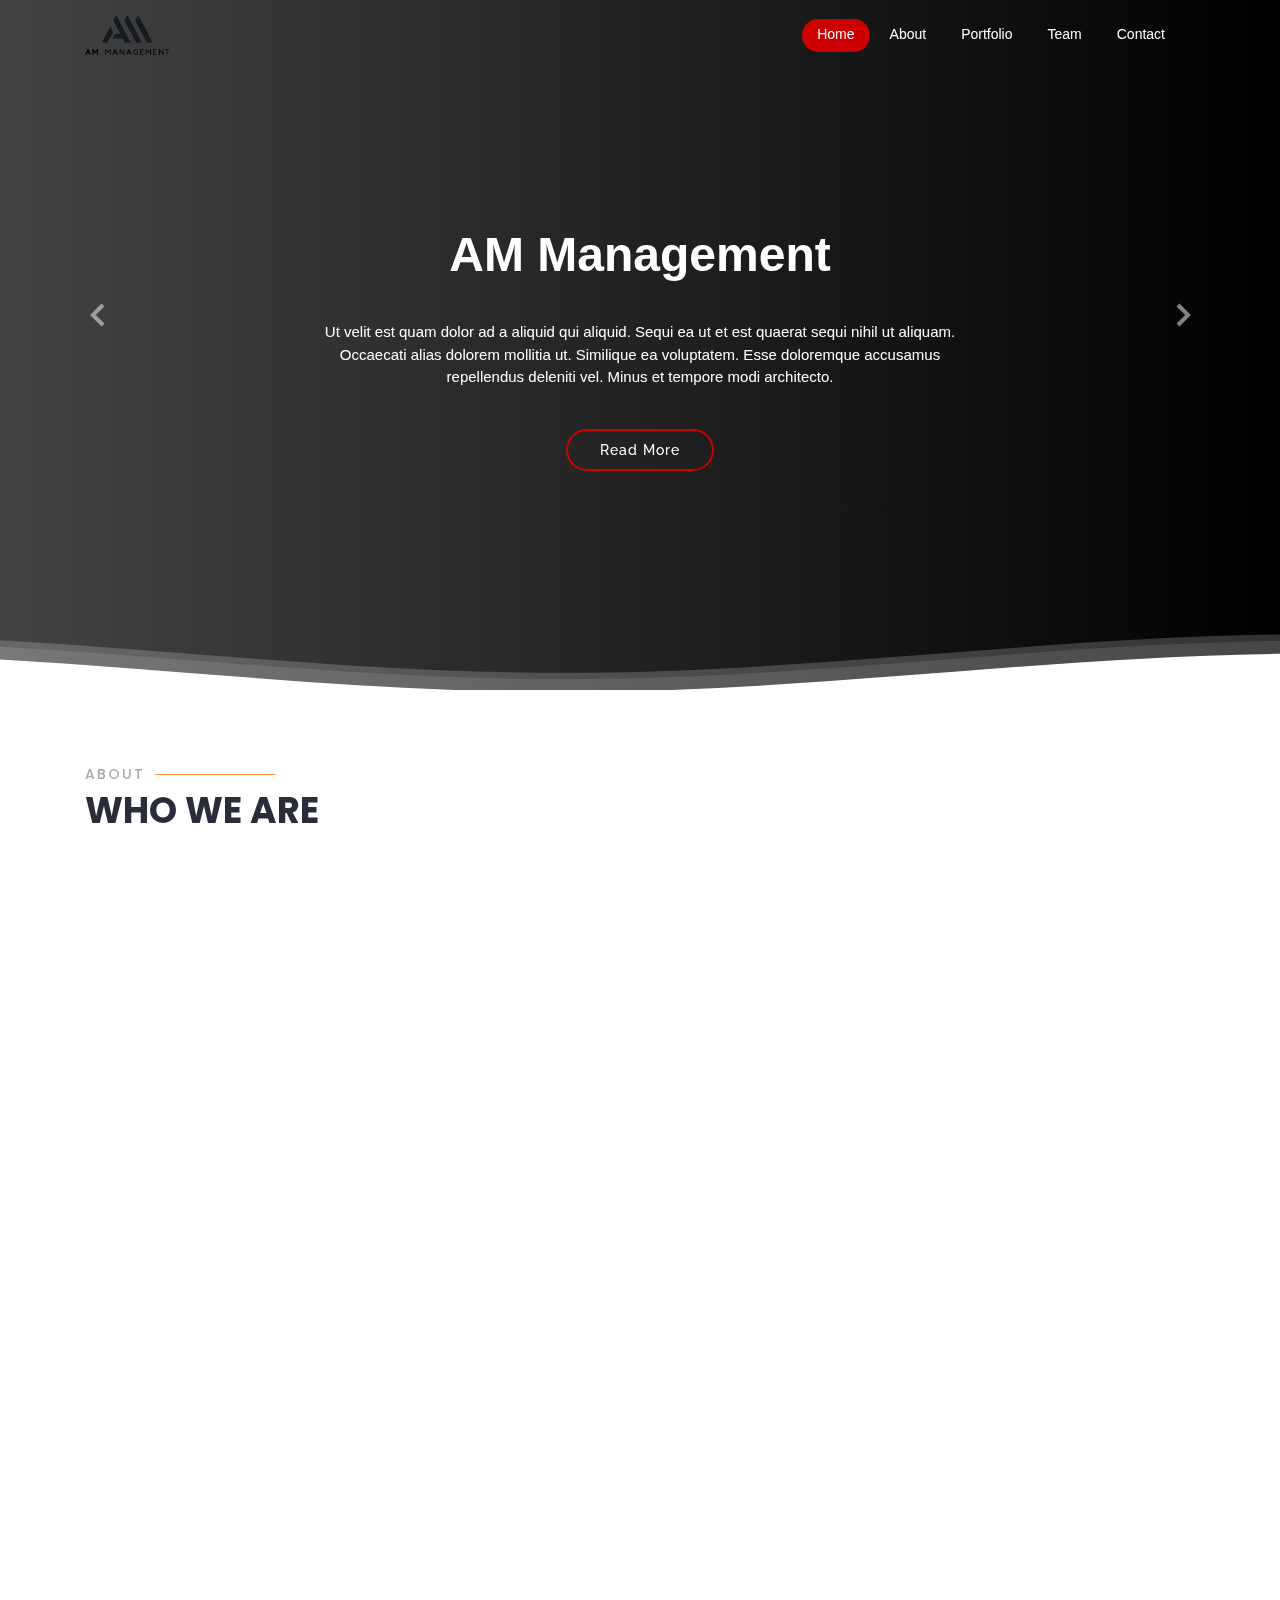
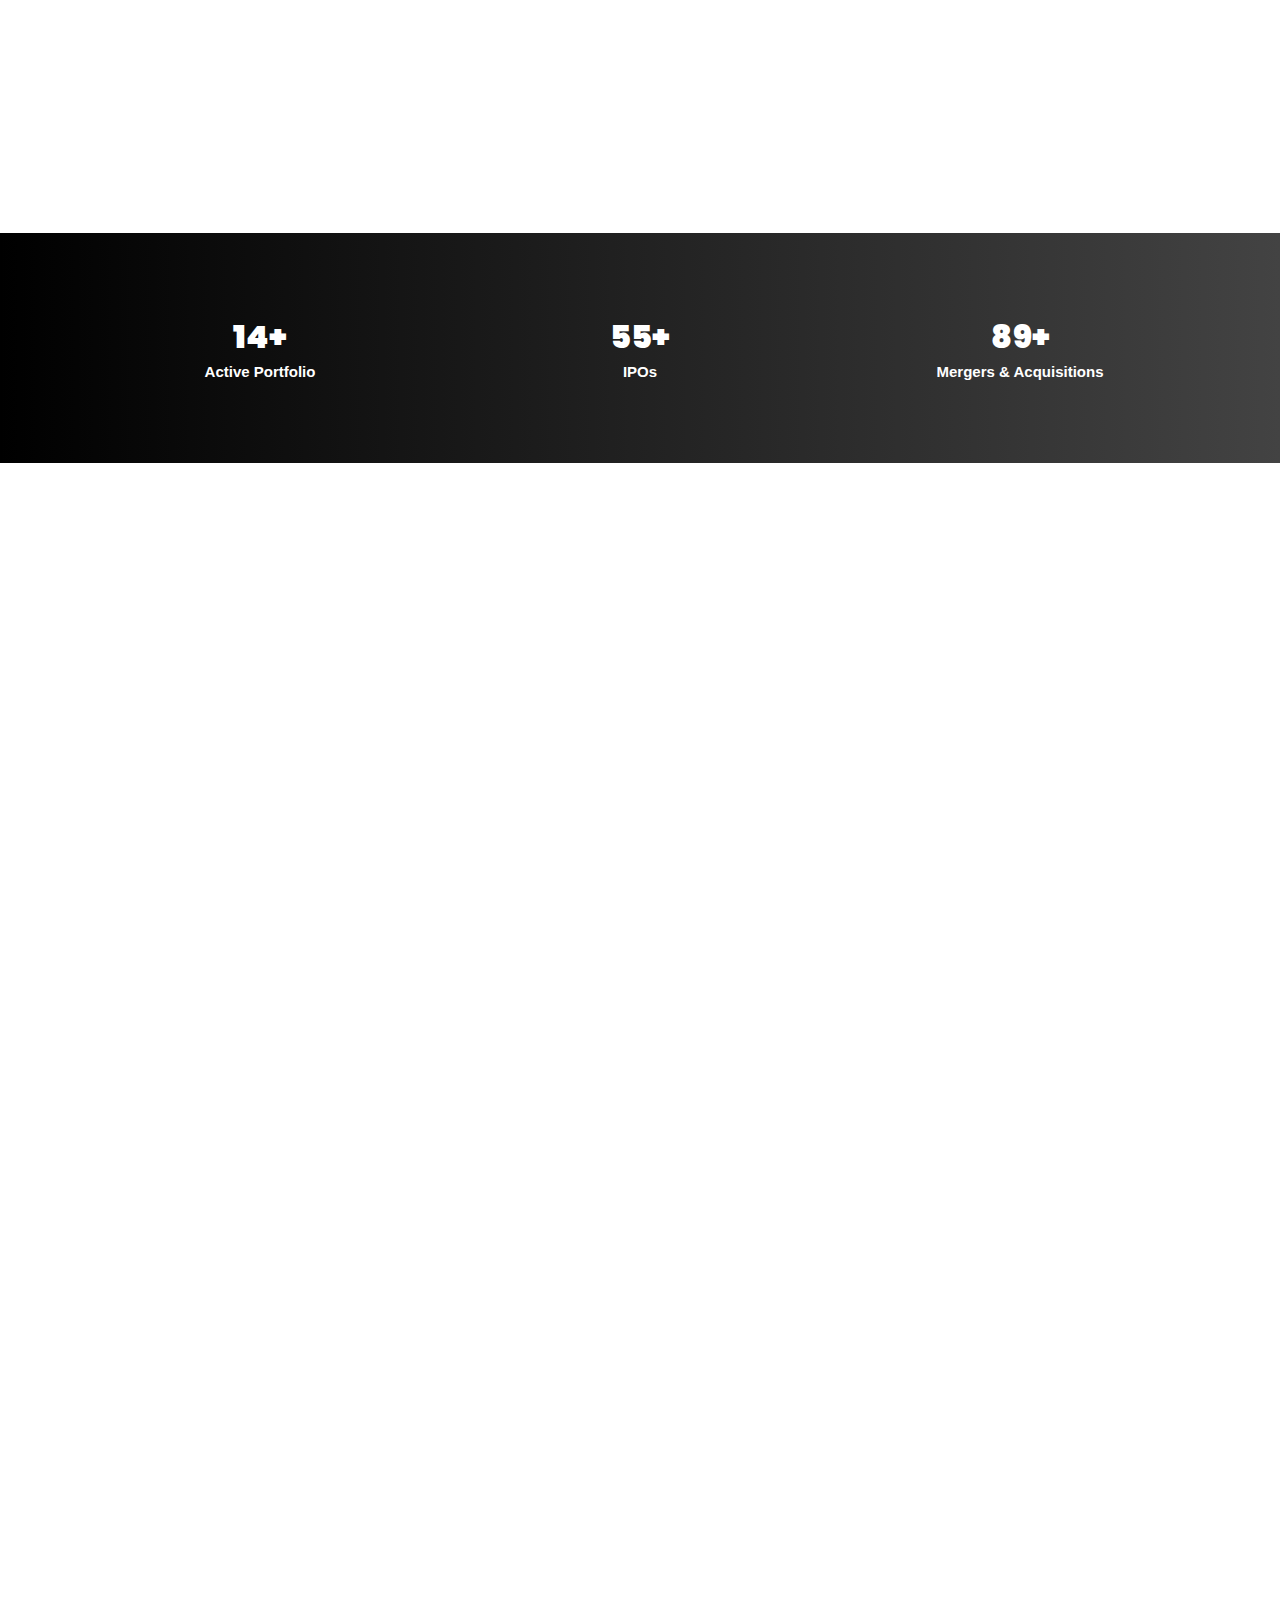
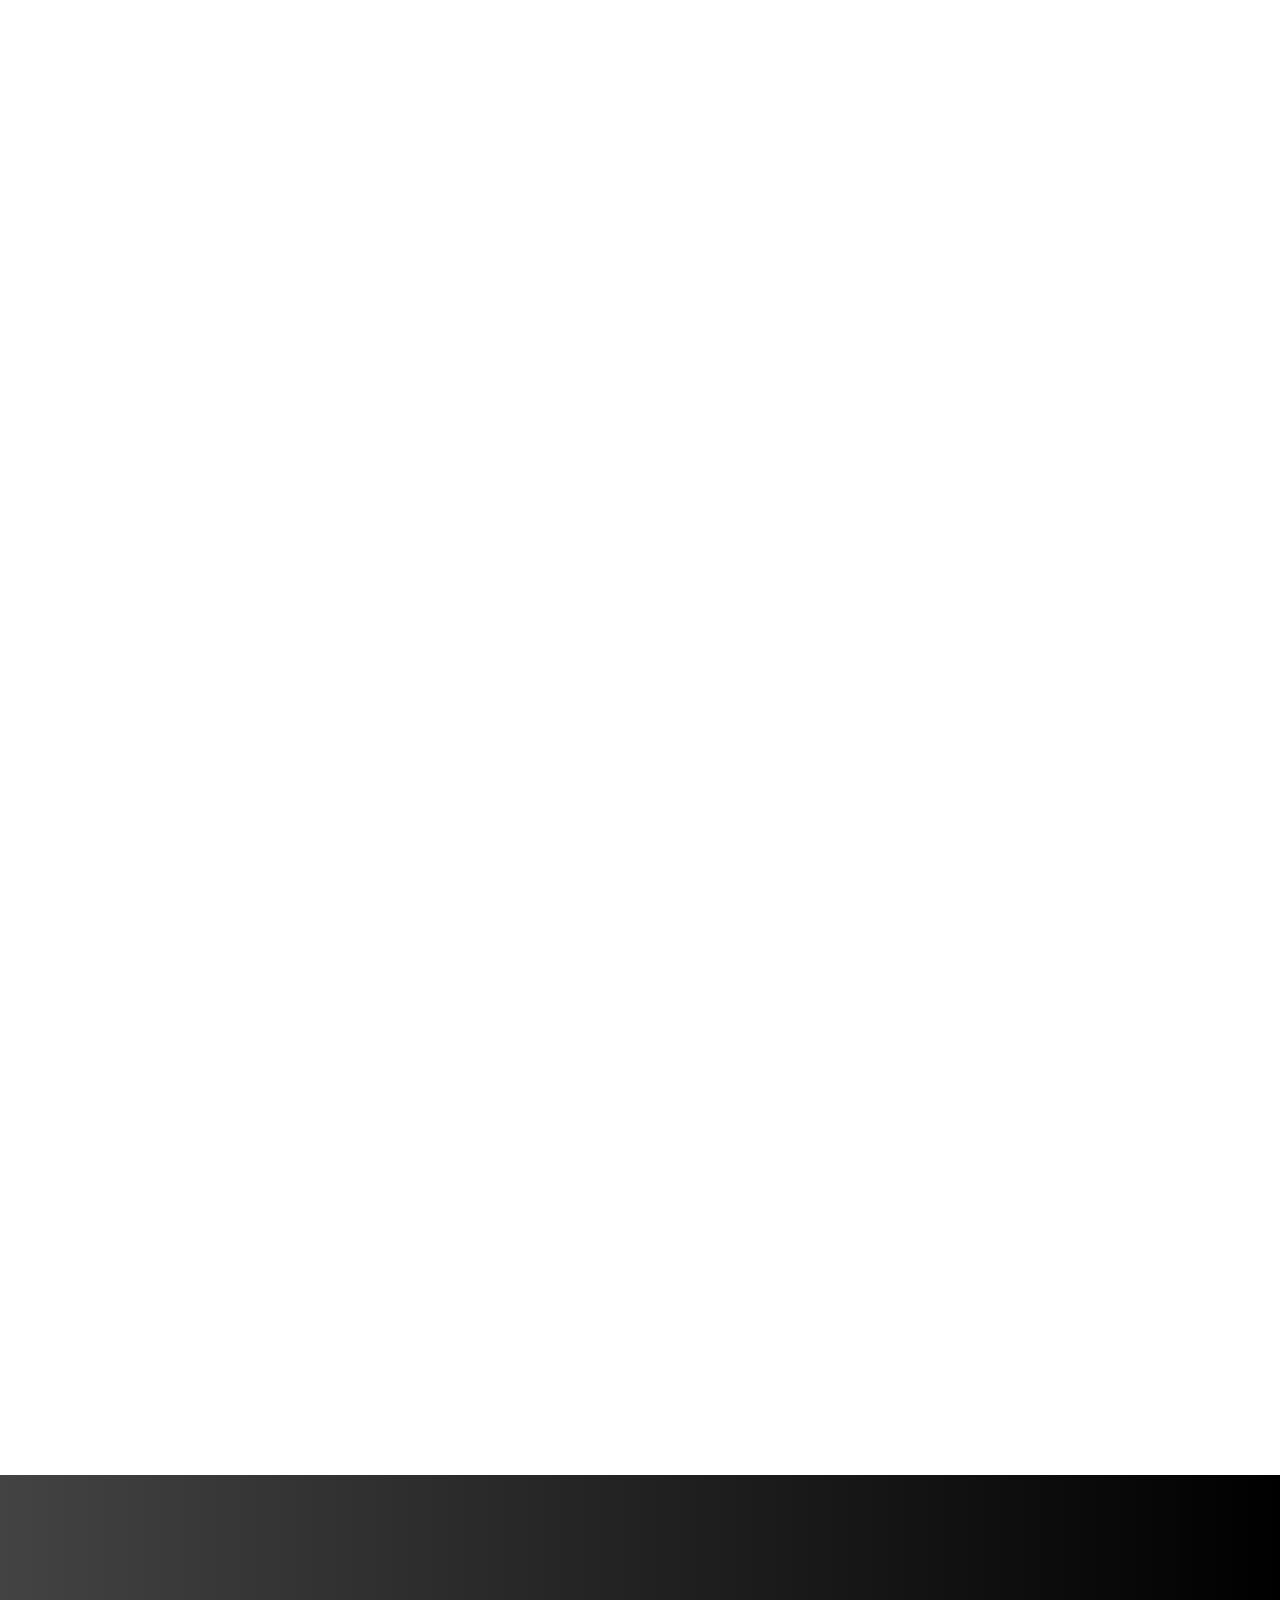
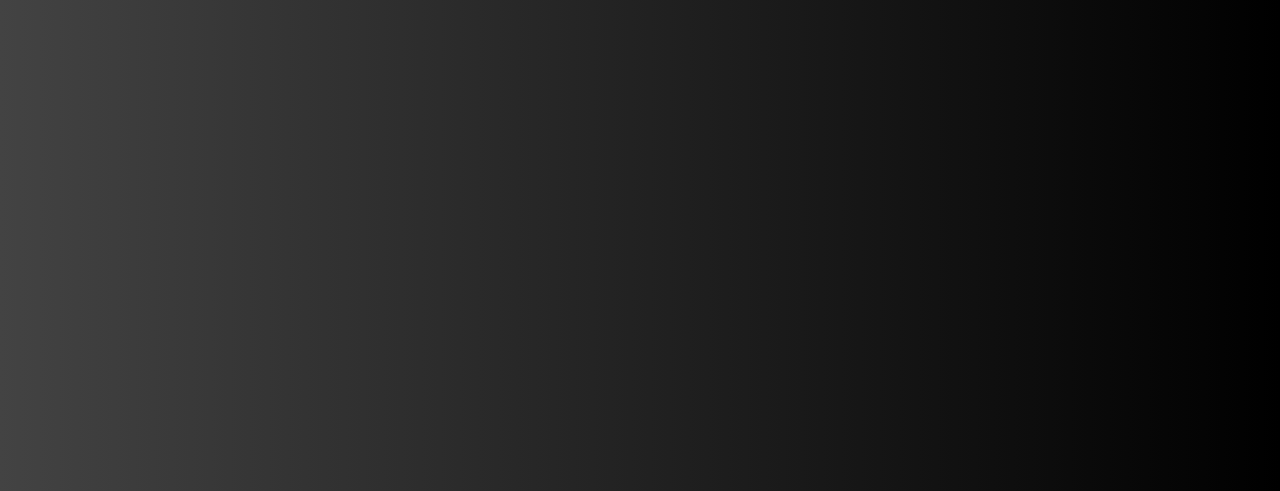
==== index.html @ e276abcf "updated footer" ====
<!DOCTYPE html>
<html lang="en">

<head>
  <meta charset="utf-8">
  <meta content="width=device-width, initial-scale=1.0" name="viewport">

  <title>AM Management | Venture Capital</title>
  <meta content="Venture Capital firm focused on relentless innovation" name="description">
  <meta content="Venture Capital | Investments" name="keywords">

  <!-- Favicons -->
  <link href="static/img/logo.png" rel="icon">

  <!-- Google Fonts -->
  <link
    href="https://fonts.googleapis.com/css?family=Open+Sans:300,300i,400,400i,600,600i,700,700i|Raleway:300,300i,400,400i,500,500i,600,600i,700,700i|Poppins:300,300i,400,400i,500,500i,600,600i,700,700i"
    rel="stylesheet">
  <link rel="preconnect" href="https://fonts.googleapis.com">
  <link rel="preconnect" href="https://fonts.gstatic.com" crossorigin>
  <link href="https://fonts.googleapis.com/css2?family=Poppins:wght@200;400&display=swap" rel="stylesheet">

  <!-- Vendor CSS Files -->
  <link href="static/vendor/animate.css/animate.min.css" rel="stylesheet">
  <link href="static/vendor/aos/aos.css" rel="stylesheet">
  <link href="static/vendor/bootstrap/css/bootstrap.min.css" rel="stylesheet">
  <link href="static/vendor/bootstrap-icons/bootstrap-icons.css" rel="stylesheet">
  <link href="static/vendor/boxicons/css/boxicons.min.css" rel="stylesheet">
  <link href="static/vendor/glightbox/css/glightbox.min.css" rel="stylesheet">
  <link href="static/vendor/remixicon/remixicon.css" rel="stylesheet">
  <link href="static/vendor/swiper/swiper-bundle.min.css" rel="stylesheet">

  <!-- Main CSS File -->
  <link href="static/css/style.css" rel="stylesheet">

  <!-- FOOTER CSS  -->
  <link href="static/footer/css/style.css" rel="stylesheet">

  <!-- W3 CSS  -->
  <link rel="stylesheet" href="https://www.w3schools.com/w3css/4/w3.css">
</head>

<body>

  <!-- ======= Header ======= -->
  <header id="header" class="fixed-top d-flex align-items-center  header-transparent ">
    <div class="container d-flex align-items-center justify-content-between">

      <div class="logo">
        <!-- <h1><a href="index.html">Selecao</a></h1> -->
        <!-- Uncomment below if you prefer to use an image logo -->
        <a href="index.html"><img src="static/img/logo.png" alt="" class="img-fluid"></a>
      </div>

      <nav id="navbar" class="navbar">
        <ul>
          <li><a class="nav-link scrollto active" href="#hero">Home</a></li>
          <li><a class="nav-link scrollto" href="#about">About</a></li>
          <li><a class="nav-link scrollto " href="#portfolio">Portfolio</a></li>
          <li><a class="nav-link scrollto" href="#team">Team</a></li>
          <li><a class="nav-link scrollto" href="#contact">Contact</a></li>
        </ul>
        <i class="bi bi-list mobile-nav-toggle"></i>
      </nav><!-- .navbar -->

    </div>
  </header><!-- End Header -->

  <!-- ======= Hero Section ======= -->
  <section id="hero" class="d-flex flex-column justify-content-end align-items-center">
    <div id="heroCarousel" data-bs-interval="5000" class="container carousel carousel-fade" data-bs-ride="carousel">

      <!-- Slide 1 -->
      <div class="carousel-item active">
        <div class="carousel-container">
          <h2 class="animate__animated animate__fadeInDown">AM Management</h2>
          <p class="animate__animated fanimate__adeInUp">Ut velit est quam dolor ad a aliquid qui aliquid. Sequi ea ut
            et est quaerat sequi nihil ut aliquam. Occaecati alias dolorem mollitia ut. Similique ea voluptatem. Esse
            doloremque accusamus repellendus deleniti vel. Minus et tempore modi architecto.</p>
          <a href="#about" class="btn-get-started animate__animated animate__fadeInUp scrollto">Read More</a>
        </div>
      </div>

      <!-- Slide 2 -->
      <div class="carousel-item">
        <div class="carousel-container">
          <h2 class="animate__animated animate__fadeInDown">Lorem Ipsum Dolor</h2>
          <p class="animate__animated animate__fadeInUp">Ut velit est quam dolor ad a aliquid qui aliquid. Sequi ea ut
            et est quaerat sequi nihil ut aliquam. Occaecati alias dolorem mollitia ut. Similique ea voluptatem. Esse
            doloremque accusamus repellendus deleniti vel. Minus et tempore modi architecto.</p>
          <a href="#about" class="btn-get-started animate__animated animate__fadeInUp scrollto">Read More</a>
        </div>
      </div>

      <!-- Slide 3 -->
      <div class="carousel-item">
        <div class="carousel-container">
          <h2 class="animate__animated animate__fadeInDown">Sequi ea ut et est quaerat</h2>
          <p class="animate__animated animate__fadeInUp">Ut velit est quam dolor ad a aliquid qui aliquid. Sequi ea ut
            et est quaerat sequi nihil ut aliquam. Occaecati alias dolorem mollitia ut. Similique ea voluptatem. Esse
            doloremque accusamus repellendus deleniti vel. Minus et tempore modi architecto.</p>
          <a href="#about" class="btn-get-started animate__animated animate__fadeInUp scrollto">Read More</a>
        </div>
      </div>

      <a class="carousel-control-prev" href="#heroCarousel" role="button" data-bs-slide="prev">
        <span class="carousel-control-prev-icon bx bx-chevron-left" aria-hidden="true"></span>
      </a>

      <a class="carousel-control-next" href="#heroCarousel" role="button" data-bs-slide="next">
        <span class="carousel-control-next-icon bx bx-chevron-right" aria-hidden="true"></span>
      </a>

    </div>

    <svg class="hero-waves" xmlns="http://www.w3.org/2000/svg" xmlns:xlink="http://www.w3.org/1999/xlink"
      viewBox="0 24 150 28 " preserveAspectRatio="none">
      <defs>
        <path id="wave-path" d="M-160 44c30 0 58-18 88-18s 58 18 88 18 58-18 88-18 58 18 88 18 v44h-352z">
      </defs>
      <g class="wave1">
        <use xlink:href="#wave-path" x="50" y="3" fill="rgba(255,255,255, .1)">
      </g>
      <g class="wave2">
        <use xlink:href="#wave-path" x="50" y="0" fill="rgba(255,255,255, .2)">
      </g>
      <g class="wave3">
        <use xlink:href="#wave-path" x="50" y="9" fill="#fff">
      </g>
    </svg>

  </section><!-- End Hero -->

  <main id="main">

    <!-- ======= About Section ======= -->
    <section id="about" class="about">
      <div class="container">

        <div class="section-title" data-aos="zoom-out">
          <h2>About</h2>
          <p>Who we are</p>
        </div>

        <div class="row content" data-aos="fade-up">
          <div class="col-lg-6">
            <p>
              Lorem ipsum dolor sit amet, consectetur adipiscing elit, sed do eiusmod tempor incididunt ut labore et
              dolore
              magna aliqua.
            </p>
            <ul>
              <li><i class="ri-check-double-line"></i> Ullamco laboris nisi ut aliquip ex ea commodo consequat</li>
              <li><i class="ri-check-double-line"></i> Duis aute irure dolor in reprehenderit in voluptate velit</li>
              <li><i class="ri-check-double-line"></i> Ullamco laboris nisi ut aliquip ex ea commodo consequat</li>
            </ul>
          </div>
          <div class="col-lg-6 pt-4 pt-lg-0">
            <p>
              Ullamco laboris nisi ut aliquip ex ea commodo consequat. Duis aute irure dolor in reprehenderit in
              voluptate
              velit esse cillum dolore eu fugiat nulla pariatur. Excepteur sint occaecat cupidatat non proident, sunt in
              culpa qui officia deserunt mollit anim id est laborum.
            </p>
            <a href="#" class="btn-learn-more">Learn More</a>
          </div>
        </div>

      </div>
    </section><!-- End About Section -->

    <!-- ======= Features Section ======= -->
    <section id="features" class="features">
      <div class="container">

        <ul class="nav nav-tabs row d-flex">
          <li class="nav-item col-3" data-aos="zoom-in">
            <a class="nav-link active show" data-bs-toggle="tab" href="#tab-1">
              <i class="ri-gps-line"></i>
              <h4 class="d-none d-lg-block">Modi sit est dela pireda nest</h4>
            </a>
          </li>
          <li class="nav-item col-3" data-aos="zoom-in" data-aos-delay="100">
            <a class="nav-link" data-bs-toggle="tab" href="#tab-2">
              <i class="ri-body-scan-line"></i>
              <h4 class="d-none d-lg-block">Unde praesenti mara setra le</h4>
            </a>
          </li>
          <li class="nav-item col-3" data-aos="zoom-in" data-aos-delay="200">
            <a class="nav-link" data-bs-toggle="tab" href="#tab-3">
              <i class="ri-sun-line"></i>
              <h4 class="d-none d-lg-block">Pariatur explica nitro dela</h4>
            </a>
          </li>
          <li class="nav-item col-3" data-aos="zoom-in" data-aos-delay="300">
            <a class="nav-link" data-bs-toggle="tab" href="#tab-4">
              <i class="ri-store-line"></i>
              <h4 class="d-none d-lg-block">Nostrum qui dile node</h4>
            </a>
          </li>
        </ul>

        <div class="tab-content" data-aos="fade-up">
          <div class="tab-pane active show" id="tab-1">
            <div class="row">
              <div class="col-lg-6 order-2 order-lg-1 mt-3 mt-lg-0">
                <h3>Voluptatem dignissimos provident quasi corporis voluptates sit assumenda.</h3>
                <p class="fst-italic">
                  Lorem ipsum dolor sit amet, consectetur adipiscing elit, sed do eiusmod tempor incididunt ut labore et
                  dolore
                  magna aliqua.
                </p>
                <ul>
                  <li><i class="ri-check-double-line"></i> Ullamco laboris nisi ut aliquip ex ea commodo consequat.</li>
                  <li><i class="ri-check-double-line"></i> Duis aute irure dolor in reprehenderit in voluptate velit.
                  </li>
                  <li><i class="ri-check-double-line"></i> Ullamco laboris nisi ut aliquip ex ea commodo consequat. Duis
                    aute irure dolor in reprehenderit in voluptate trideta storacalaperda mastiro dolore eu fugiat nulla
                    pariatur.</li>
                </ul>
                <p>
                  Ullamco laboris nisi ut aliquip ex ea commodo consequat. Duis aute irure dolor in reprehenderit in
                  voluptate
                  velit esse cillum dolore eu fugiat nulla pariatur. Excepteur sint occaecat cupidatat non proident,
                  sunt in
                  culpa qui officia deserunt mollit anim id est laborum
                </p>
              </div>
              <div class="col-lg-6 order-1 order-lg-2 text-center">
                <img src="static/img/features-1.png" alt="" class="img-fluid">
              </div>
            </div>
          </div>
          <div class="tab-pane" id="tab-2">
            <div class="row">
              <div class="col-lg-6 order-2 order-lg-1 mt-3 mt-lg-0">
                <h3>Neque exercitationem debitis soluta quos debitis quo mollitia officia est</h3>
                <p>
                  Ullamco laboris nisi ut aliquip ex ea commodo consequat. Duis aute irure dolor in reprehenderit in
                  voluptate
                  velit esse cillum dolore eu fugiat nulla pariatur. Excepteur sint occaecat cupidatat non proident,
                  sunt in
                  culpa qui officia deserunt mollit anim id est laborum
                </p>
                <p class="fst-italic">
                  Lorem ipsum dolor sit amet, consectetur adipiscing elit, sed do eiusmod tempor incididunt ut labore et
                  dolore
                  magna aliqua.
                </p>
                <ul>
                  <li><i class="ri-check-double-line"></i> Ullamco laboris nisi ut aliquip ex ea commodo consequat.</li>
                  <li><i class="ri-check-double-line"></i> Duis aute irure dolor in reprehenderit in voluptate velit.
                  </li>
                  <li><i class="ri-check-double-line"></i> Provident mollitia neque rerum asperiores dolores quos qui a.
                    Ipsum neque dolor voluptate nisi sed.</li>
                  <li><i class="ri-check-double-line"></i> Ullamco laboris nisi ut aliquip ex ea commodo consequat. Duis
                    aute irure dolor in reprehenderit in voluptate trideta storacalaperda mastiro dolore eu fugiat nulla
                    pariatur.</li>
                </ul>
              </div>
              <div class="col-lg-6 order-1 order-lg-2 text-center">
                <img src="static/img/features-2.png" alt="" class="img-fluid">
              </div>
            </div>
          </div>
          <div class="tab-pane" id="tab-3">
            <div class="row">
              <div class="col-lg-6 order-2 order-lg-1 mt-3 mt-lg-0">
                <h3>Voluptatibus commodi ut accusamus ea repudiandae ut autem dolor ut assumenda</h3>
                <p>
                  Ullamco laboris nisi ut aliquip ex ea commodo consequat. Duis aute irure dolor in reprehenderit in
                  voluptate
                  velit esse cillum dolore eu fugiat nulla pariatur. Excepteur sint occaecat cupidatat non proident,
                  sunt in
                  culpa qui officia deserunt mollit anim id est laborum
                </p>
                <ul>
                  <li><i class="ri-check-double-line"></i> Ullamco laboris nisi ut aliquip ex ea commodo consequat.</li>
                  <li><i class="ri-check-double-line"></i> Duis aute irure dolor in reprehenderit in voluptate velit.
                  </li>
                  <li><i class="ri-check-double-line"></i> Provident mollitia neque rerum asperiores dolores quos qui a.
                    Ipsum neque dolor voluptate nisi sed.</li>
                </ul>
                <p class="fst-italic">
                  Lorem ipsum dolor sit amet, consectetur adipiscing elit, sed do eiusmod tempor incididunt ut labore et
                  dolore
                  magna aliqua.
                </p>
              </div>
              <div class="col-lg-6 order-1 order-lg-2 text-center">
                <img src="static/img/features-3.png" alt="" class="img-fluid">
              </div>
            </div>
          </div>
          <div class="tab-pane" id="tab-4">
            <div class="row">
              <div class="col-lg-6 order-2 order-lg-1 mt-3 mt-lg-0">
                <h3>Omnis fugiat ea explicabo sunt dolorum asperiores sequi inventore rerum</h3>
                <p>
                  Ullamco laboris nisi ut aliquip ex ea commodo consequat. Duis aute irure dolor in reprehenderit in
                  voluptate
                  velit esse cillum dolore eu fugiat nulla pariatur. Excepteur sint occaecat cupidatat non proident,
                  sunt in
                  culpa qui officia deserunt mollit anim id est laborum
                </p>
                <p class="fst-italic">
                  Lorem ipsum dolor sit amet, consectetur adipiscing elit, sed do eiusmod tempor incididunt ut labore et
                  dolore
                  magna aliqua.
                </p>
                <ul>
                  <li><i class="ri-check-double-line"></i> Ullamco laboris nisi ut aliquip ex ea commodo consequat.</li>
                  <li><i class="ri-check-double-line"></i> Duis aute irure dolor in reprehenderit in voluptate velit.
                  </li>
                  <li><i class="ri-check-double-line"></i> Ullamco laboris nisi ut aliquip ex ea commodo consequat. Duis
                    aute irure dolor in reprehenderit in voluptate trideta storacalaperda mastiro dolore eu fugiat nulla
                    pariatur.</li>
                </ul>
              </div>
              <div class="col-lg-6 order-1 order-lg-2 text-center">
                <img src="static/img/features-4.png" alt="" class="img-fluid">
              </div>
            </div>
          </div>
        </div>

      </div>
    </section><!-- End Features Section -->

    <!-- ======= Cta Section ======= -->
    <section id="cta" class="cta">
      <div class="container">

        <div class="row align-items-center">
          <div class="col text-center">
            <strong><span
                style="font-family: 'Poppins', sans-serif; color: white; font-weight: bolder; font-size: xx-large;">14+</span></strong>
            <br><strong style="color: white; font-weight: bolder;">Active Portfolio</strong>
          </div>
          <div class="col text-center">
            <strong><span
                style="font-family: 'Poppins', sans-serif; color: white; font-weight: bolder; font-size: xx-large;">55+</span></strong>
            <br><strong style="color: white; font-weight: bolder;">IPOs</strong>
          </div>
          <div class="col text-center">
            <strong><span
                style="font-family: 'Poppins', sans-serif; color: white; font-weight: bolder; font-size: xx-large;">89+</span></strong>
            <br><strong style="color: white; font-weight: bolder;">Mergers & Acquisitions</strong>
          </div>
        </div>

      </div>
    </section><!-- End Cta Section -->

    <!-- ======= Portfolio Section ======= -->
    <section id="portfolio" class="portfolio">
      <div class="w3-container" style="padding:128px 16px">
        <div class="w3-row w3-row-padding" id="portfolio-row">
          <div class="w3-half w3-container">
            <div class="section-title" data-aos="zoom-out">
              <h2>Portfolio</h2>
              <p>What we've done</p>
            </div>
            <div style="display: grid; grid-template-columns:repeat(3, minmax(0, 1fr)); justify-content: space-evenly;"
              data-aos="zoom-out">
              <img class="p-image" src="static/img/Portfolio/portfolio-1.png">
              <img class="p-image" src="static/img/Portfolio/portfolio-2.png">
              <img class="p-image" src="static/img/Portfolio/portfolio-3.png">
            </div>
            <div style="display: grid; grid-template-columns:repeat(3, minmax(0, 1fr)); justify-content: space-evenly;"
              data-aos="zoom-out">
              <img class="p-image" src="static/img/Portfolio/portfolio-4.png">
              <img class="p-image" src="static/img/Portfolio/portfolio-5.png">
              <img class="p-image" src="static/img/Portfolio/portfolio-6.png">
            </div>
            <div style="display: grid; grid-template-columns:repeat(3, minmax(0, 1fr)); justify-content: space-evenly;"
              data-aos="zoom-out">
              <img class="p-image" src="static/img/Portfolio/portfolio-7.png">
              <img class="p-image" src="static/img/Portfolio/portfolio-8.png">
              <img class="p-image" src="static/img/Portfolio/portfolio-9.png">
            </div>
          </div>
          <div class="w3-half w3-container" data-aos="zoom-out">
            <img src="static/img/portfolio.png" id="portfolio-img">
          </div>
        </div>
        <div class="w3-container w3-center" style="padding-top: 130px;" data-aos="zoom-in">
          <table class="table table-striped">
            <thead>
              <tr>
                <th scope="col">#</th>
                <th scope="col">Sector</th>
                <th scope="col">Status</th>
                <th scope="col">Company</th>
              </tr>
            </thead>
            <tbody>
              <tr>
                <th scope="row">1</th>
                <td>Energy & Gas</td>
                <td>Active</td>
                <td>@mdo</td>
              </tr>
              <tr>
                <th scope="row">2</th>
                <td>Healthcare</td>
                <td>Active</td>
                <td>@fat</td>
              </tr>
              <tr>
                <th scope="row">3</th>
                <td>Agriculture</td>
                <td>Acquired</td>
                <td>@twitter</td>
              </tr>
              <tr>
                <th scope="row">4</th>
                <td>Energy & Gas</td>
                <td>Acquired</td>
                <td>@twitter</td>
              </tr>
              <tr>
                <th scope="row">5</th>
                <td>Technology</td>
                <td>Active</td>
                <td>@twitter</td>
              </tr>
              <tr>
                <th scope="row">6</th>
                <td>Technology</td>
                <td>Active</td>
                <td>@twitter</td>
              </tr>
              <tr>
                <th scope="row">7</th>
                <td>Fin-Tech</td>
                <td>Active</td>
                <td>@twitter</td>
              </tr>
              <tr>
                <th scope="row">8</th>
                <td>Fin-Tech</td>
                <td>Acquired</td>
                <td>@twitter</td>
              </tr>
              <tr>
                <th scope="row">9</th>
                <td>Blockchain</td>
                <td>Active</td>
                <td>@twitter</td>
              </tr>
            </tbody>
          </table>
        </div>
      </div>
    </section><!-- End Portfolio Section -->

    <!-- ======= Team Section ======= -->
    <section id="team" class="team">
      <div class="container">

        <div class="section-title" data-aos="zoom-out">
          <h2>Team</h2>
          <p>Our Hardworking Team</p>
        </div>

        <div class="row">

          <div class="col-lg-3 col-md-6 d-flex align-items-stretch">
            <div class="member" data-aos="fade-up">
              <div class="member-img">
                <img src="static/img/businessman.png" class="img-fluid" alt="">
                <div class="social">
                  <a href=""><i class="bi bi-twitter"></i></a>
                  <a href=""><i class="bi bi-facebook"></i></a>
                  <a href=""><i class="bi bi-instagram"></i></a>
                  <a href=""><i class="bi bi-linkedin"></i></a>
                </div>
              </div>
              <div class="member-info">
                <h4>Walter White</h4>
                <span>Chief Executive Officer</span>
              </div>
            </div>
          </div>

          <div class="col-lg-3 col-md-6 d-flex align-items-stretch">
            <div class="member" data-aos="fade-up" data-aos-delay="100">
              <div class="member-img">
                <img src="static/img/businessman.png" class="img-fluid" alt="">
                <div class="social">
                  <a href=""><i class="bi bi-twitter"></i></a>
                  <a href=""><i class="bi bi-facebook"></i></a>
                  <a href=""><i class="bi bi-instagram"></i></a>
                  <a href=""><i class="bi bi-linkedin"></i></a>
                </div>
              </div>
              <div class="member-info">
                <h4>Peter Griffin</h4>
                <span>Product Manager</span>
              </div>
            </div>
          </div>

          <div class="col-lg-3 col-md-6 d-flex align-items-stretch">
            <div class="member" data-aos="fade-up" data-aos-delay="200">
              <div class="member-img">
                <img src="static/img/businessman.png" class="img-fluid" alt="">
                <div class="social">
                  <a href=""><i class="bi bi-twitter"></i></a>
                  <a href=""><i class="bi bi-facebook"></i></a>
                  <a href=""><i class="bi bi-instagram"></i></a>
                  <a href=""><i class="bi bi-linkedin"></i></a>
                </div>
              </div>
              <div class="member-info">
                <h4>Michael Jordan</h4>
                <span>CTO</span>
              </div>
            </div>
          </div>

          <div class="col-lg-3 col-md-6 d-flex align-items-stretch">
            <div class="member" data-aos="fade-up" data-aos-delay="300">
              <div class="member-img">
                <img src="static/img/businessman.png" class="img-fluid" alt="">
                <div class="social">
                  <a href=""><i class="bi bi-twitter"></i></a>
                  <a href=""><i class="bi bi-facebook"></i></a>
                  <a href=""><i class="bi bi-instagram"></i></a>
                  <a href=""><i class="bi bi-linkedin"></i></a>
                </div>
              </div>
              <div class="member-info">
                <h4>Lionel Messi</h4>
                <span>Accountant</span>
              </div>
            </div>
          </div>

        </div>

      </div>
    </section><!-- End Team Section -->

    <!-- ======= Contact Section ======= -->
    <section id="contact" class="contact">
      <div class="container">

        <div class="section-title" data-aos="zoom-out">
          <h2>Contact</h2>
          <p>Contact Us</p>
        </div>

        <div class="row mt-5">

          <div class="col-lg-4" data-aos="fade-right">
            <div class="info">
              <div class="address">
                <i class="bi bi-geo-alt"></i>
                <h4>Location:</h4>
                <p>A108 Adam Street, New York, NY 535022</p>
              </div>

              <div class="email">
                <i class="bi bi-envelope"></i>
                <h4>Email:</h4>
                <p>info@example.com</p>
              </div>

              <div class="phone">
                <i class="bi bi-phone"></i>
                <h4>Call:</h4>
                <p>+1 5589 55488 55s</p>
              </div>

            </div>

          </div>

          <div class="col-lg-8 mt-5 mt-lg-0" data-aos="fade-left">

            <form action="/email" method="post" role="form" class="email-form">
              <div class="row">
                <div class="col-md-6 form-group">
                  <input type="text" name="name" class="form-control" id="name" placeholder="Your Name" required>
                </div>
                <div class="col-md-6 form-group mt-3 mt-md-0">
                  <input type="email" class="form-control" name="email" id="email" placeholder="Your Email" required>
                </div>
              </div>
              <div class="form-group mt-3">
                <input type="text" class="form-control" name="subject" id="subject" placeholder="Subject" required>
              </div>
              <div class="form-group mt-3">
                <textarea class="form-control" name="message" rows="5" placeholder="Message" required></textarea>
              </div>
              <div class="text-center"><button type="submit">Send Message</button></div>
            </form>

          </div>

        </div>

      </div>
    </section><!-- End Contact Section -->

  </main><!-- End #main -->

  <!-- ======= Footer ======= -->
  <footer class="footer-09">
    <div class="container">
      <div class="row">
        <div class="col-md-6 col-lg-4 mb-md-0 mb-4" data-aos="fade-up">
          <h2 class="footer-heading d-flex">
            <span class="icon d-flex align-items-center justify-content-center"><i class="bi bi-bullseye"
                style="color: #cc0000;"></i></span>
            About
          </h2>
          <div class="block-23 mb-3">
            <ul>
              <li><span class="icon ion-ios-pin"><i class="bi bi-geo-alt"></i></span><span class="text"
                  style="color: lightgrey;">A108 Adam Street, New York, NY 535022</span></li>
              <li><a href="#"><span class="icon ion-ios-call"><i class="bi bi-telephone"
                      style="color: lightgrey;"></i></span><span style="color: lightgrey;">+1 5589 55488 55s</span></a>
              </li>
              <li><a href="#"><span class="icon ion-ios-send"><i class="bi bi-send"
                      style="color: lightgrey;"></i></span><span class="text"
                    style="color: lightgrey;">info@example.com</span></a>
              </li>
            </ul>
          </div>
          <form action="#" class="subscribe-form">
            <div class="form-group d-flex">
              <input type="text" class="form-control rounded-left" placeholder="Enter email address">
              <button type="submit" class="form-control submit rounded-right"><span class="sr-only">Submit</span><i
                  class="bi bi-send-fill"></i></button>
            </div>
          </form>
        </div>
        <div class="col-md-6 col-lg-4 mb-md-0 mb-4" data-aos="fade-up">
          <h2 class="footer-heading d-flex align-items-center"><span
              class="icon d-flex align-items-center justify-content-center"><i
                class="bi bi-clipboard-data"></i></span>Latest News</h2>
          <div class="block-21 mb-4 d-flex">
            <a class="img mr-4 rounded" style="background-image: url(static/footer/images/image_1.jpg);"></a>
            <div class="text">
              <h3 class="heading"><a href="#" style="color: lightgrey;">Even the all-powerful Pointing has no control
                  about</a></h3>
              <div class="meta">
                <div><a href="#"><span class="icon-calendar"></span> Oct. 16, 2019</a></div>
                <div><a href="#"><span class="icon-person"></span> Admin</a></div>
                <div><a href="#"><span class="icon-chat"></span> 19</a></div>
              </div>
            </div>
          </div>
          <div class="block-21 mb-4 d-flex">
            <a class="img mr-4 rounded" style="background-image: url(static/footer/images/image_2.jpg);"></a>
            <div class="text">
              <h3 class="heading"><a href="#" style="color: lightgrey;">Even the all-powerful Pointing has no control
                  about</a></h3>
              <div class="meta">
                <div><a href="#"><span class="icon-calendar"></span> Oct. 16, 2019</a></div>
                <div><a href="#"><span class="icon-person"></span> Admin</a></div>
                <div><a href="#"><span class="icon-chat"></span> 19</a></div>
              </div>
            </div>
          </div>
        </div>
        <div class="col-md-6 col-lg-4 mb-md-0 mb-4" data-aos="fade-up">
          <h2 class="footer-heading d-flex align-items-center"><span
              class="icon d-flex align-items-center justify-content-center"><i
                class="bi bi-instagram"></i></span>Instagram</h2>
          <div class="block-24">
            <div class="row no-gutters">
              <div class="col-4 col-md-4 p-1">
                <a href="#" class="img rounded" style="background-image: url(static/footer/images/insta-1.jpg);"></a>
              </div>
              <div class="col-4 col-md-4 p-1">
                <a href="#" class="img rounded" style="background-image: url(static/footer/images/insta-2.jpg);"></a>
              </div>
              <div class="col-4 col-md-4 p-1">
                <a href="#" class="img rounded" style="background-image: url(static/footer/images/insta-3.jpg);"></a>
              </div>
              <div class="col-4 col-md-4 p-1">
                <a href="#" class="img rounded" style="background-image: url(static/footer/images/insta-4.jpg);"></a>
              </div>
              <div class="col-4 col-md-4 p-1">
                <a href="#" class="img rounded" style="background-image: url(static/footer/images/insta-5.jpg);"></a>
              </div>
              <div class="col-4 col-md-4 p-1">
                <a href="#" class="img rounded" style="background-image: url(static/footer/images/insta-6.jpg);"></a>
              </div>
            </div>
          </div>
        </div>
      </div>
      <div class="row mt-5 pt-4 border-top" data-aos="fade-up">
        <div class="col-md-6 col-lg-8">
          <p class="copyright">
            Copyright &copy; AM Management <script>
              document.write(new Date().getFullYear() + '.');
            </script> All rights reserved.</p>
        </div>
      </div>
    </div>
  </footer>

  <a href="#" class="back-to-top d-flex align-items-center justify-content-center"><i
      class="bi bi-arrow-up-short"></i></a>

  <!-- Vendor JS Files -->
  <script src="static/vendor/aos/aos.js"></script>
  <script src="static/vendor/bootstrap/js/bootstrap.bundle.min.js"></script>
  <script src="static/vendor/glightbox/js/glightbox.min.js"></script>
  <script src="static/vendor/isotope-layout/isotope.pkgd.min.js"></script>
  <script src="static/vendor/swiper/swiper-bundle.min.js"></script>

  <!-- Main JS File -->
  <script src="static/js/main.js"></script>

</body>

</html>
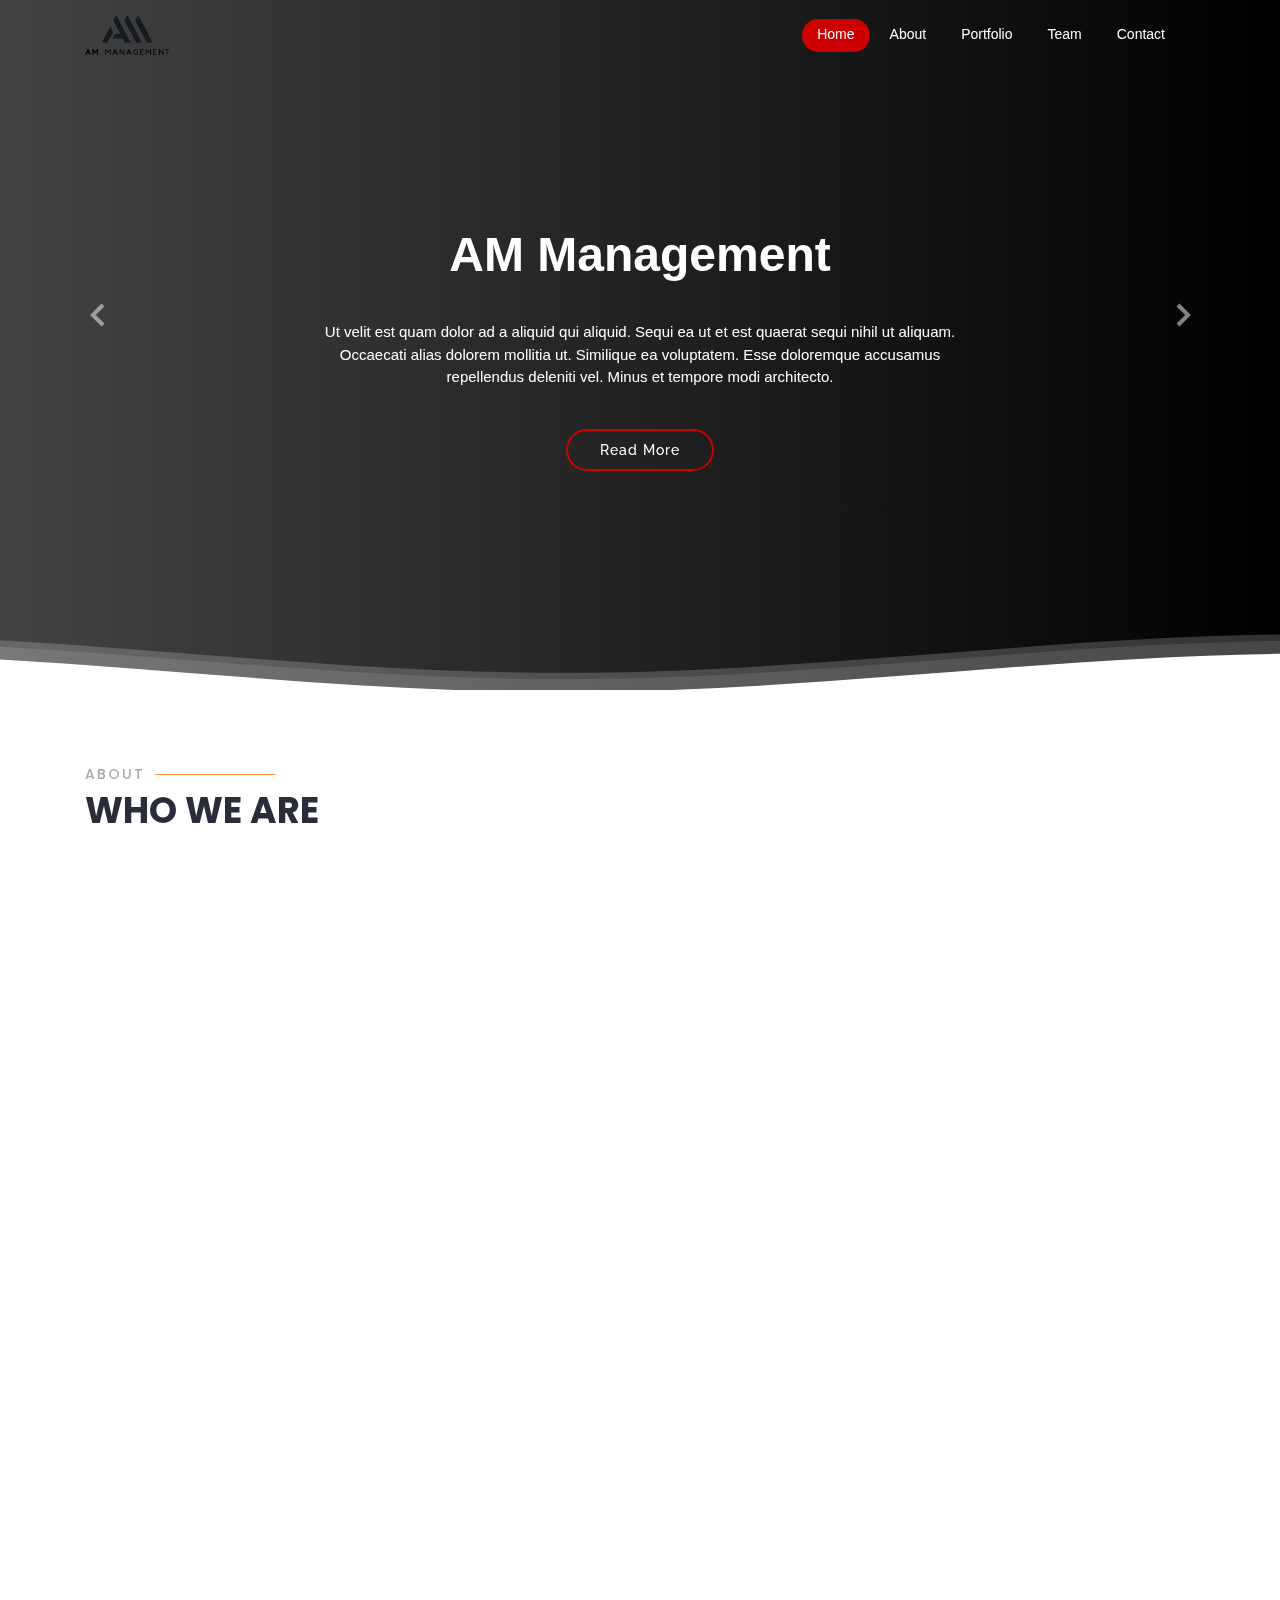
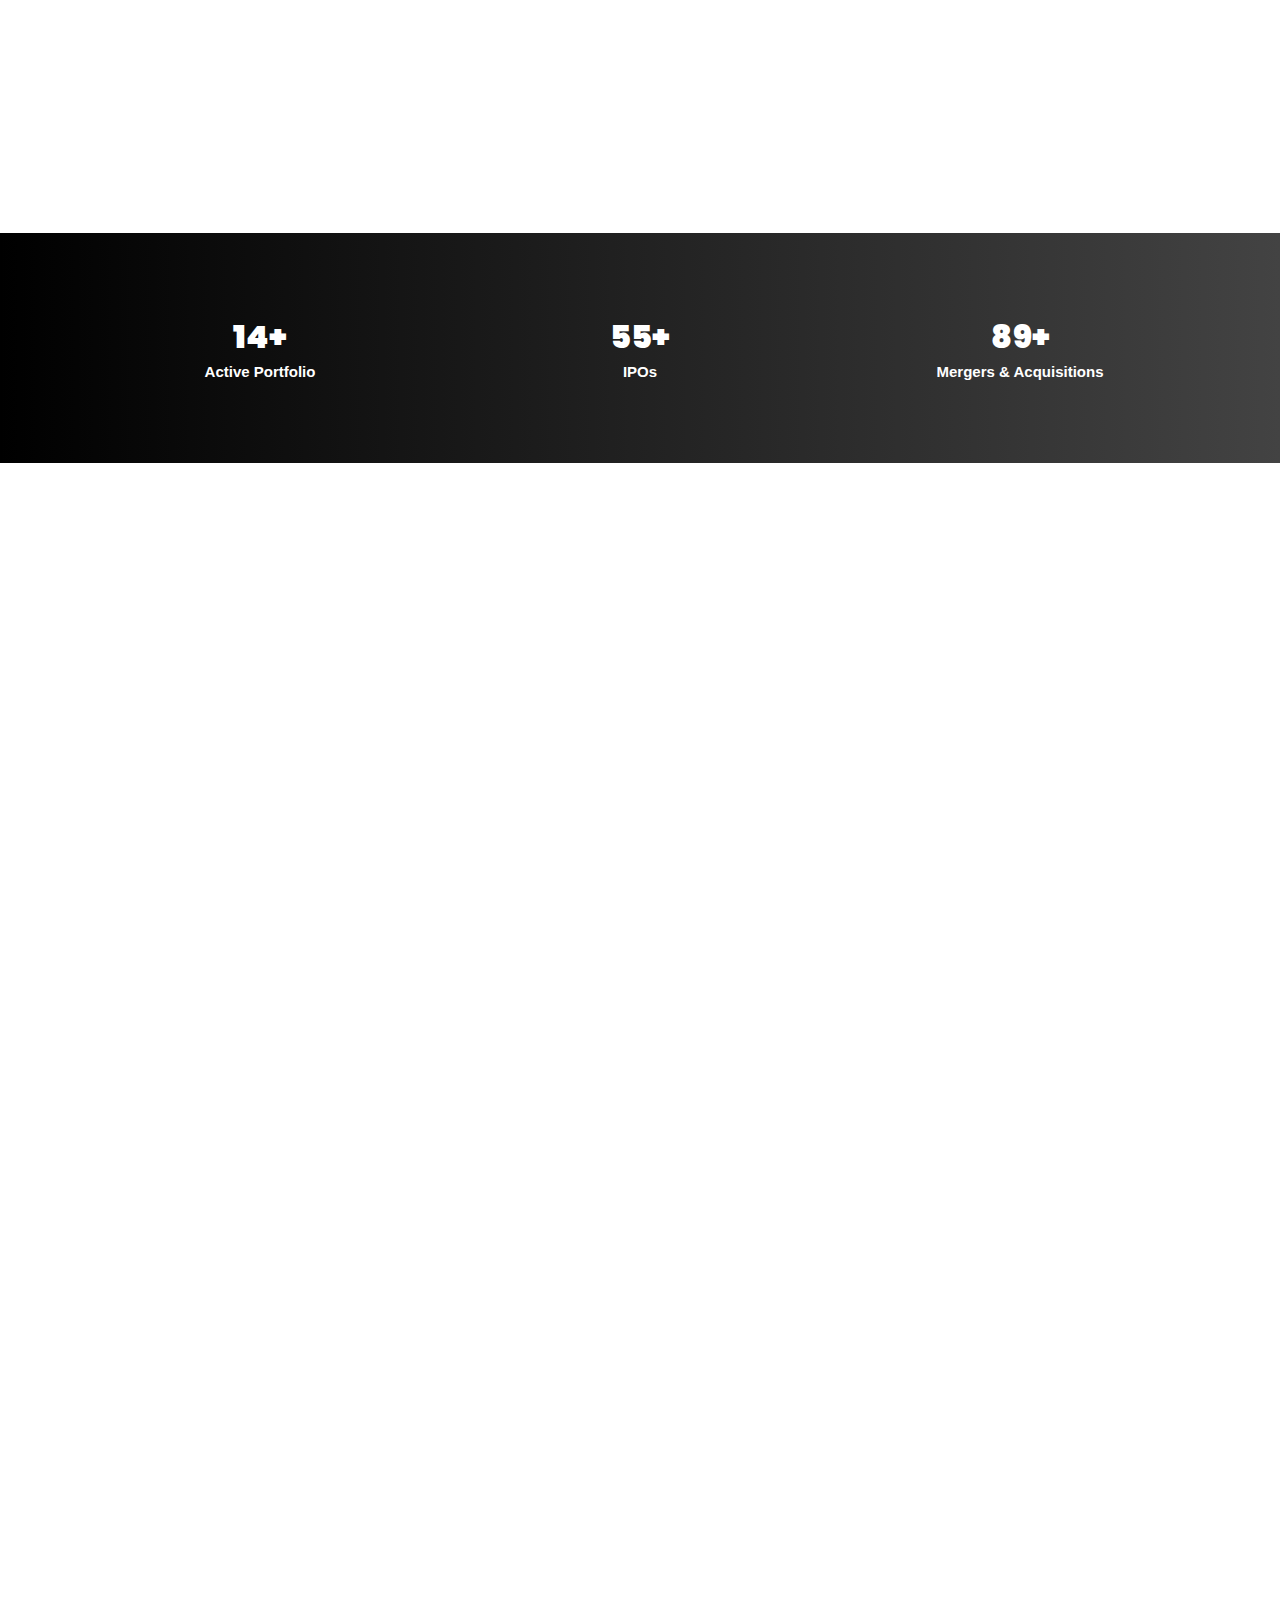
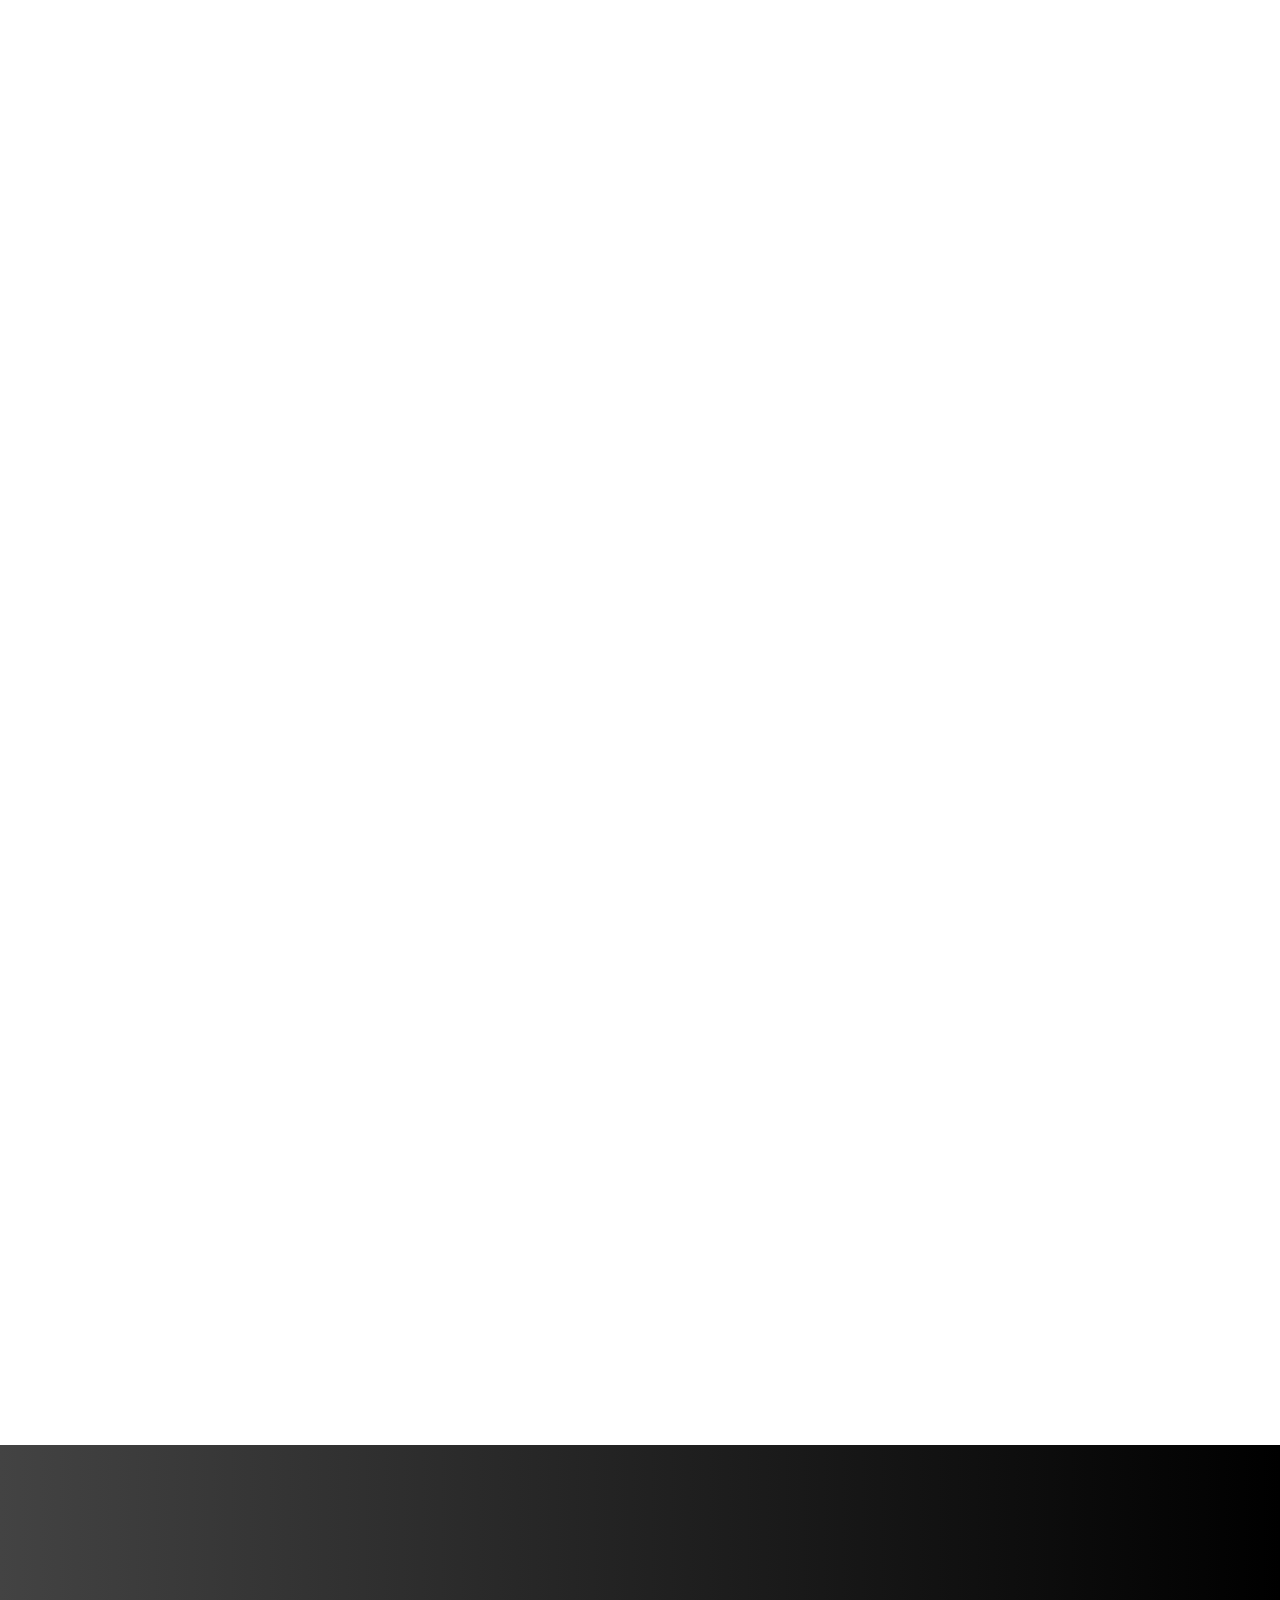
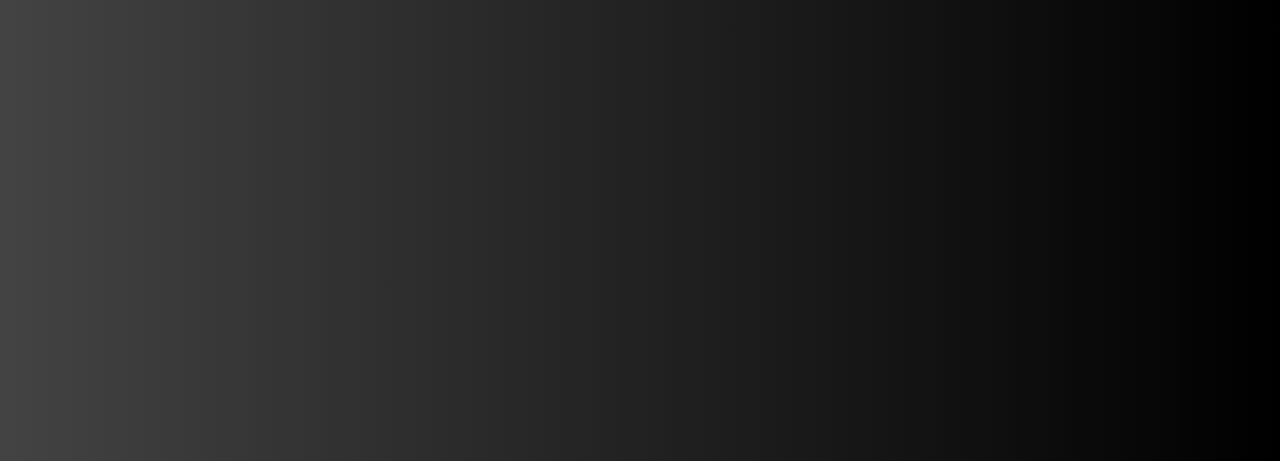
==== commit 3609d727: "navbar mobile bug fix" ====
--- a/index.html
+++ b/index.html
@@ -39,6 +39,125 @@
   <!-- W3 CSS  -->
   <link rel="stylesheet" href="https://www.w3schools.com/w3css/4/w3.css">
 </head>
+
+<style>
+  .features .nav-link:hover {
+    color: #cc0000;
+  }
+
+  .features .nav-link.active {
+    background: #cc0000;
+    color: #fff;
+    border-color: #cc0000;
+  }
+
+  /**
+* Mobile Navigation 
+*/
+  .mobile-nav-toggle {
+    color: #fff;
+    font-size: 28px;
+    cursor: pointer;
+    display: none;
+    line-height: 0;
+    transition: 0.5s;
+  }
+
+  @media (max-width: 991px) {
+    .mobile-nav-toggle {
+      display: block;
+    }
+
+    .navbar ul {
+      display: none;
+    }
+  }
+
+  .navbar-mobile {
+    position: fixed;
+    overflow: hidden;
+    top: 0;
+    right: 0;
+    left: 0;
+    bottom: 0;
+    background: rgba(20, 21, 28, 0.9);
+    transition: 0.3s;
+    z-index: 999;
+  }
+
+  .navbar-mobile .mobile-nav-toggle {
+    position: absolute;
+    top: 15px;
+    right: 15px;
+  }
+
+  .navbar-mobile ul {
+    display: block;
+    position: absolute;
+    top: 55px;
+    right: 15px;
+    bottom: 15px;
+    left: 15px;
+    padding: 10px 0;
+    border-radius: 10px;
+    background-color: #fff;
+    overflow-y: auto;
+    transition: 0.3s;
+  }
+
+  .navbar-mobile a,
+  .navbar-mobile a:focus {
+    padding: 10px 20px;
+    margin: 5px;
+    font-size: 15px;
+    color: #2a2c39;
+  }
+
+  .navbar-mobile a:hover,
+  .navbar-mobile .active,
+  .navbar-mobile li:hover>a {
+    color: #fff;
+  }
+
+  .navbar-mobile .getstarted,
+  .navbar-mobile .getstarted:focus {
+    margin: 15px;
+  }
+
+  .navbar-mobile .dropdown ul {
+    position: static;
+    display: none;
+    margin: 10px 20px;
+    padding: 10px 0;
+    z-index: 99;
+    opacity: 1;
+    visibility: visible;
+    background: #fff;
+    box-shadow: 0px 0px 30px rgba(127, 137, 161, 0.25);
+  }
+
+  .navbar-mobile .dropdown ul li {
+    min-width: 200px;
+  }
+
+  .navbar-mobile .dropdown ul a {
+    padding: 10px 20px;
+  }
+
+  .navbar-mobile .dropdown ul a i {
+    font-size: 12px;
+  }
+
+  .navbar-mobile .dropdown ul a:hover,
+  .navbar-mobile .dropdown ul .active:hover,
+  .navbar-mobile .dropdown ul li:hover>a {
+    color: #fff;
+  }
+
+  .navbar-mobile .dropdown>.dropdown-active {
+    display: block;
+  }
+</style>
 
 <body>
 
@@ -384,7 +503,7 @@
             <img src="static/img/portfolio.png" id="portfolio-img">
           </div>
         </div>
-        <div class="w3-container w3-center" style="padding-top: 130px;" data-aos="zoom-in">
+        <div class="w3-container w3-center" style="padding-top: 100px;" data-aos="zoom-in">
           <table class="table table-striped">
             <thead>
               <tr>
--- a/static/css/style.css
+++ b/static/css/style.css
@@ -185,96 +185,6 @@
     left: -100%;
   }
 }
-
-/**
-* Mobile Navigation 
-*/
-.mobile-nav-toggle {
-  color: #fff;
-  font-size: 28px;
-  cursor: pointer;
-  display: none;
-  line-height: 0;
-  transition: 0.5s;
-}
-
-@media (max-width: 991px) {
-  .mobile-nav-toggle {
-    display: block;
-  }
-
-  .navbar ul {
-    display: none;
-  }
-}
-.navbar-mobile {
-  position: fixed;
-  overflow: hidden;
-  top: 0;
-  right: 0;
-  left: 0;
-  bottom: 0;
-  background: rgba(20, 21, 28, 0.9);
-  transition: 0.3s;
-  z-index: 999;
-}
-.navbar-mobile .mobile-nav-toggle {
-  position: absolute;
-  top: 15px;
-  right: 15px;
-}
-.navbar-mobile ul {
-  display: block;
-  position: absolute;
-  top: 55px;
-  right: 15px;
-  bottom: 15px;
-  left: 15px;
-  padding: 10px 0;
-  border-radius: 10px;
-  background-color: #fff;
-  overflow-y: auto;
-  transition: 0.3s;
-}
-.navbar-mobile a, .navbar-mobile a:focus {
-  padding: 10px 20px;
-  margin: 5px;
-  font-size: 15px;
-  color: #2a2c39;
-}
-.navbar-mobile a:hover, .navbar-mobile .active, .navbar-mobile li:hover > a {
-  color: #fff;
-}
-.navbar-mobile .getstarted, .navbar-mobile .getstarted:focus {
-  margin: 15px;
-}
-.navbar-mobile .dropdown ul {
-  position: static;
-  display: none;
-  margin: 10px 20px;
-  padding: 10px 0;
-  z-index: 99;
-  opacity: 1;
-  visibility: visible;
-  background: #fff;
-  box-shadow: 0px 0px 30px rgba(127, 137, 161, 0.25);
-}
-.navbar-mobile .dropdown ul li {
-  min-width: 200px;
-}
-.navbar-mobile .dropdown ul a {
-  padding: 10px 20px;
-}
-.navbar-mobile .dropdown ul a i {
-  font-size: 12px;
-}
-.navbar-mobile .dropdown ul a:hover, .navbar-mobile .dropdown ul .active:hover, .navbar-mobile .dropdown ul li:hover > a {
-  color: #fff;
-}
-.navbar-mobile .dropdown > .dropdown-active {
-  display: block;
-}
-
 /*--------------------------------------------------------------
 # Hero Section
 --------------------------------------------------------------*/
@@ -555,14 +465,6 @@
   font-size: 18px;
   font-weight: 600;
   margin: 0;
-}
-.features .nav-link:hover {
-  color: #cc0000;
-}
-.features .nav-link.active {
-  background: #cc0000;
-  color: #fff;
-  border-color: #cc0000;
 }
 @media (max-width: 768px) {
   .features .nav-link i {
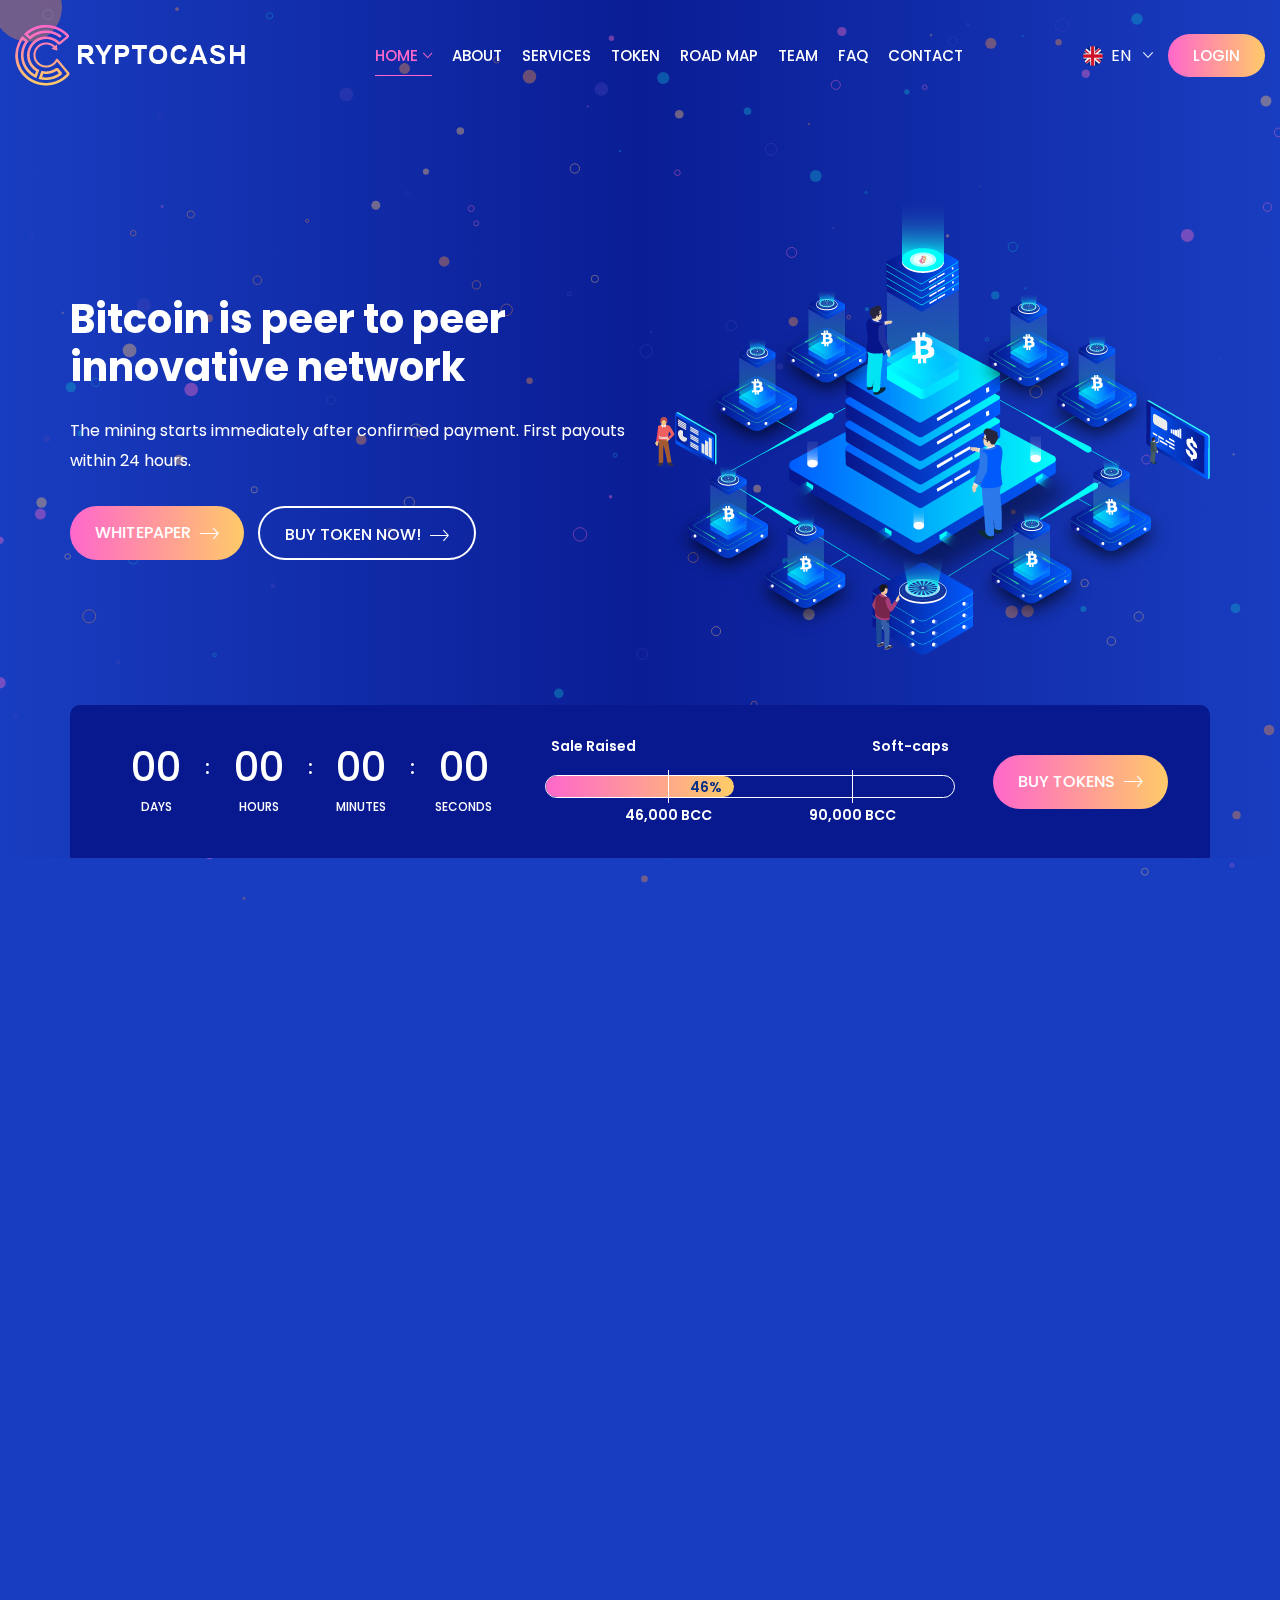
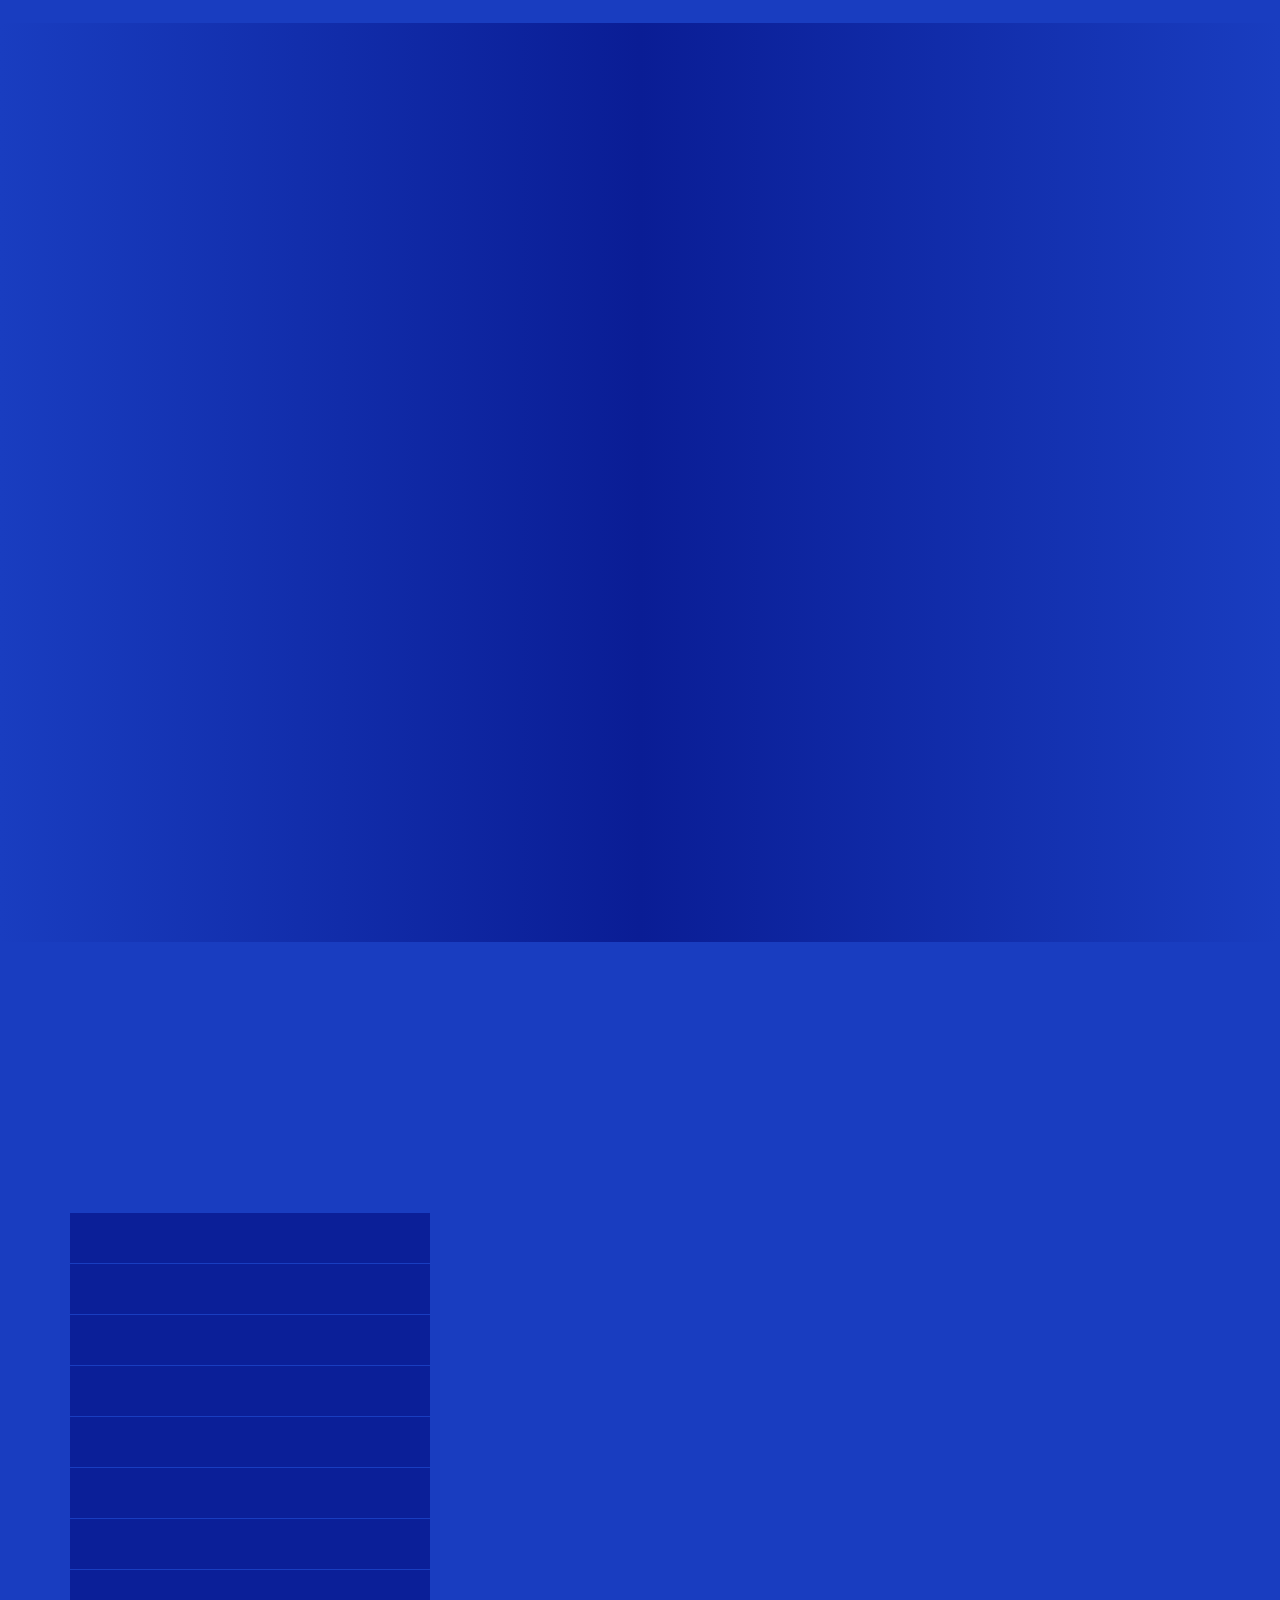
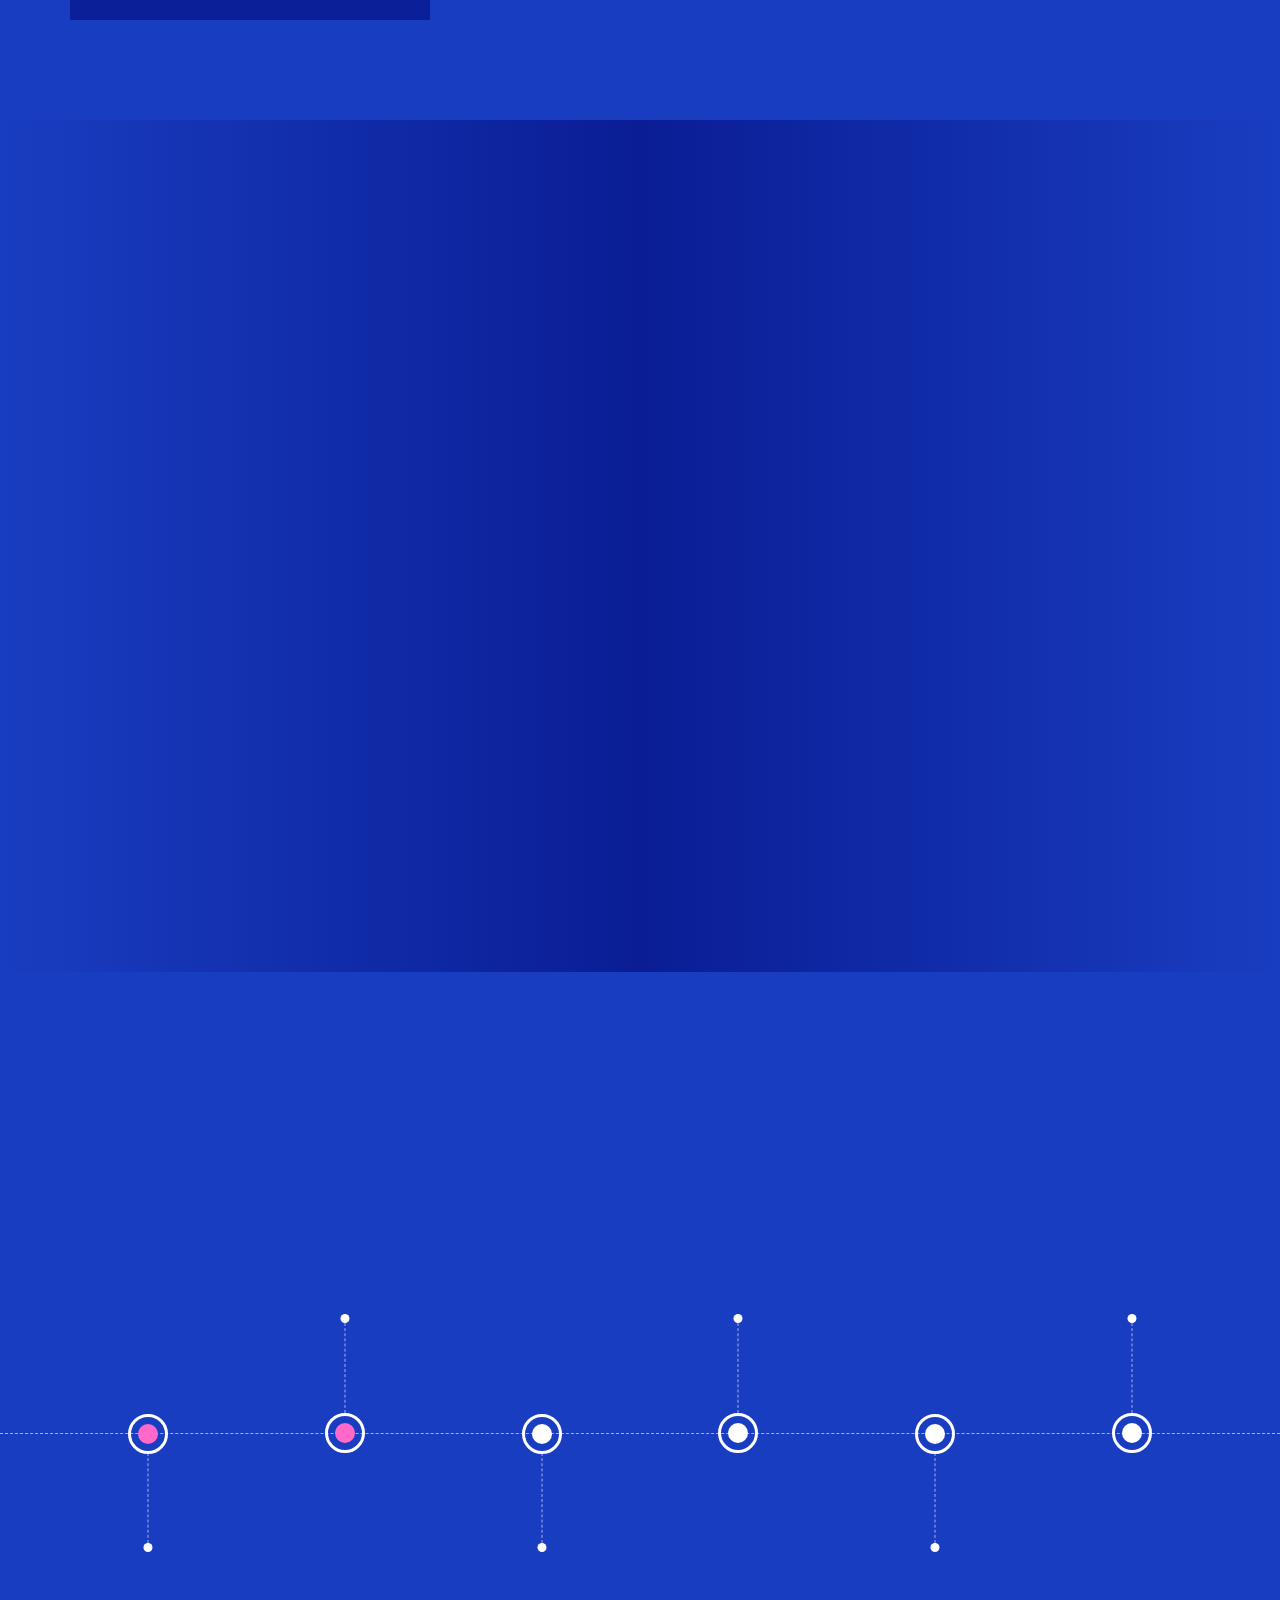
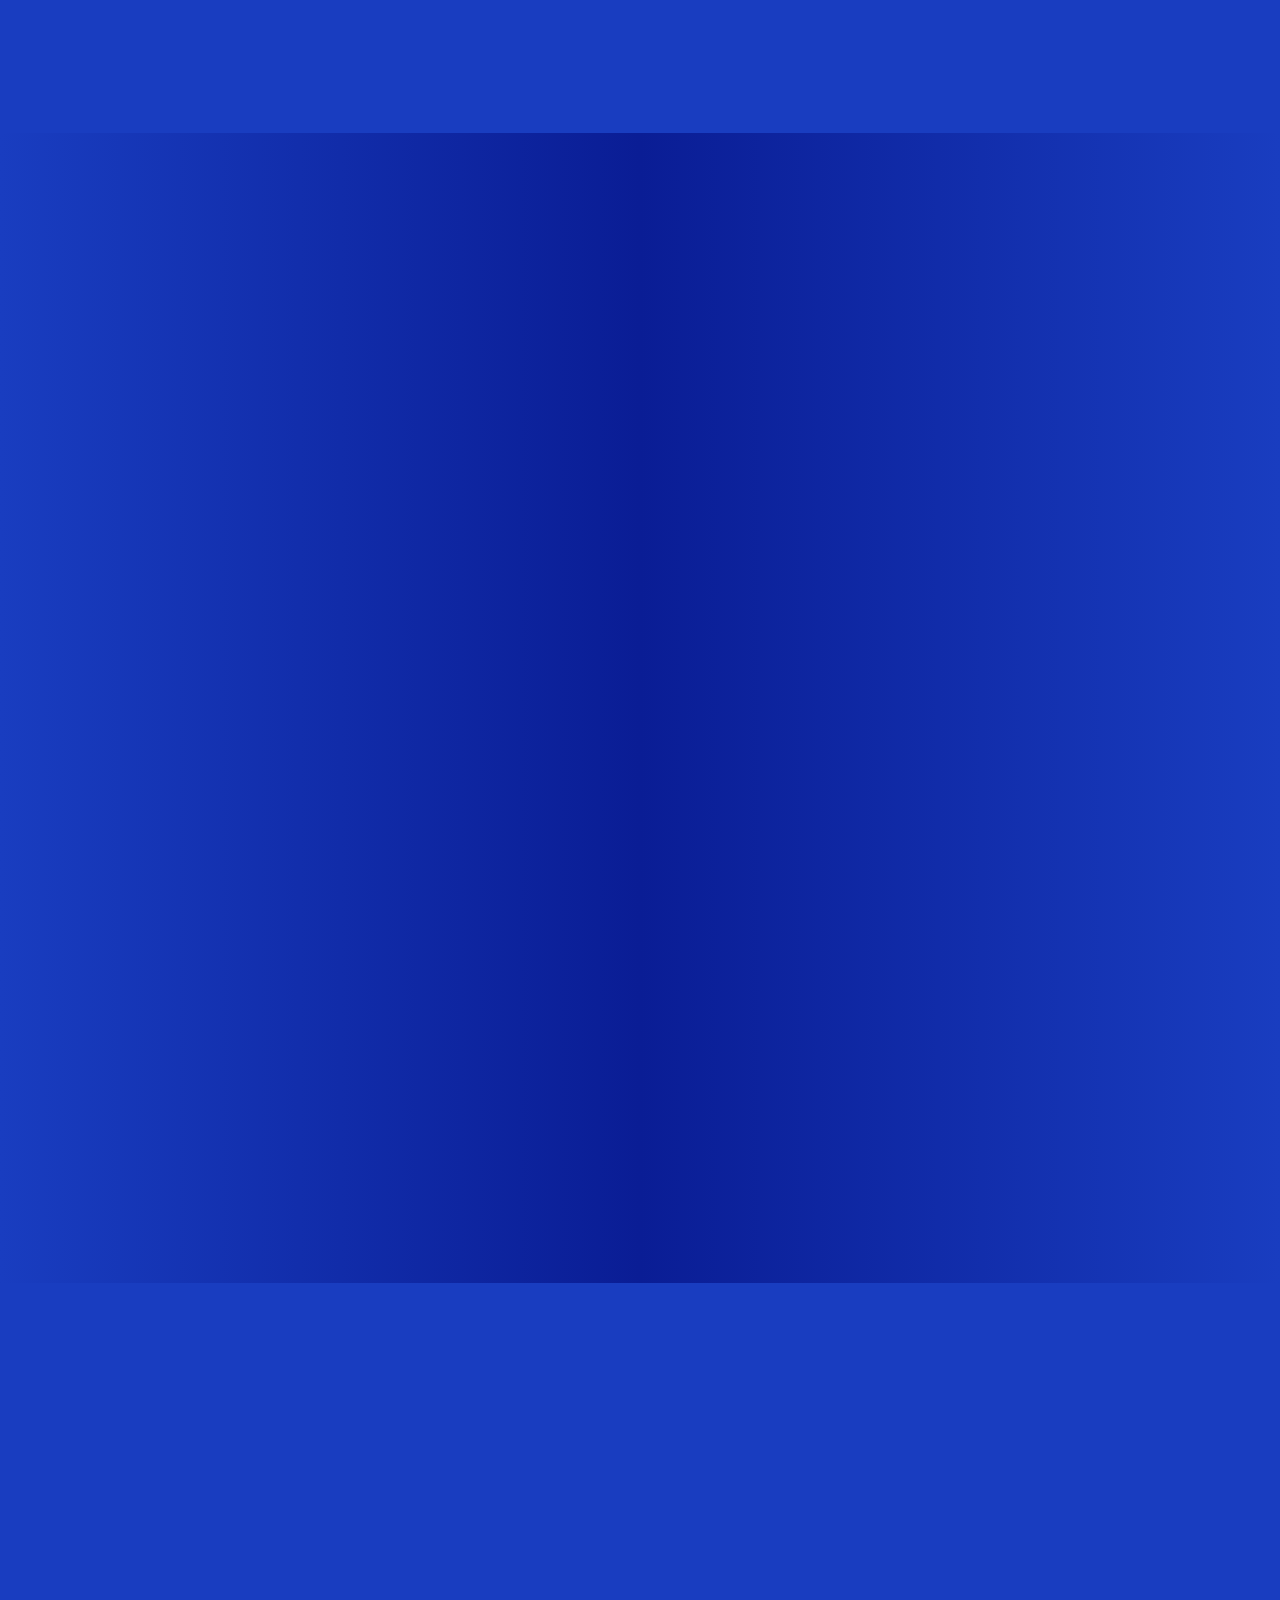
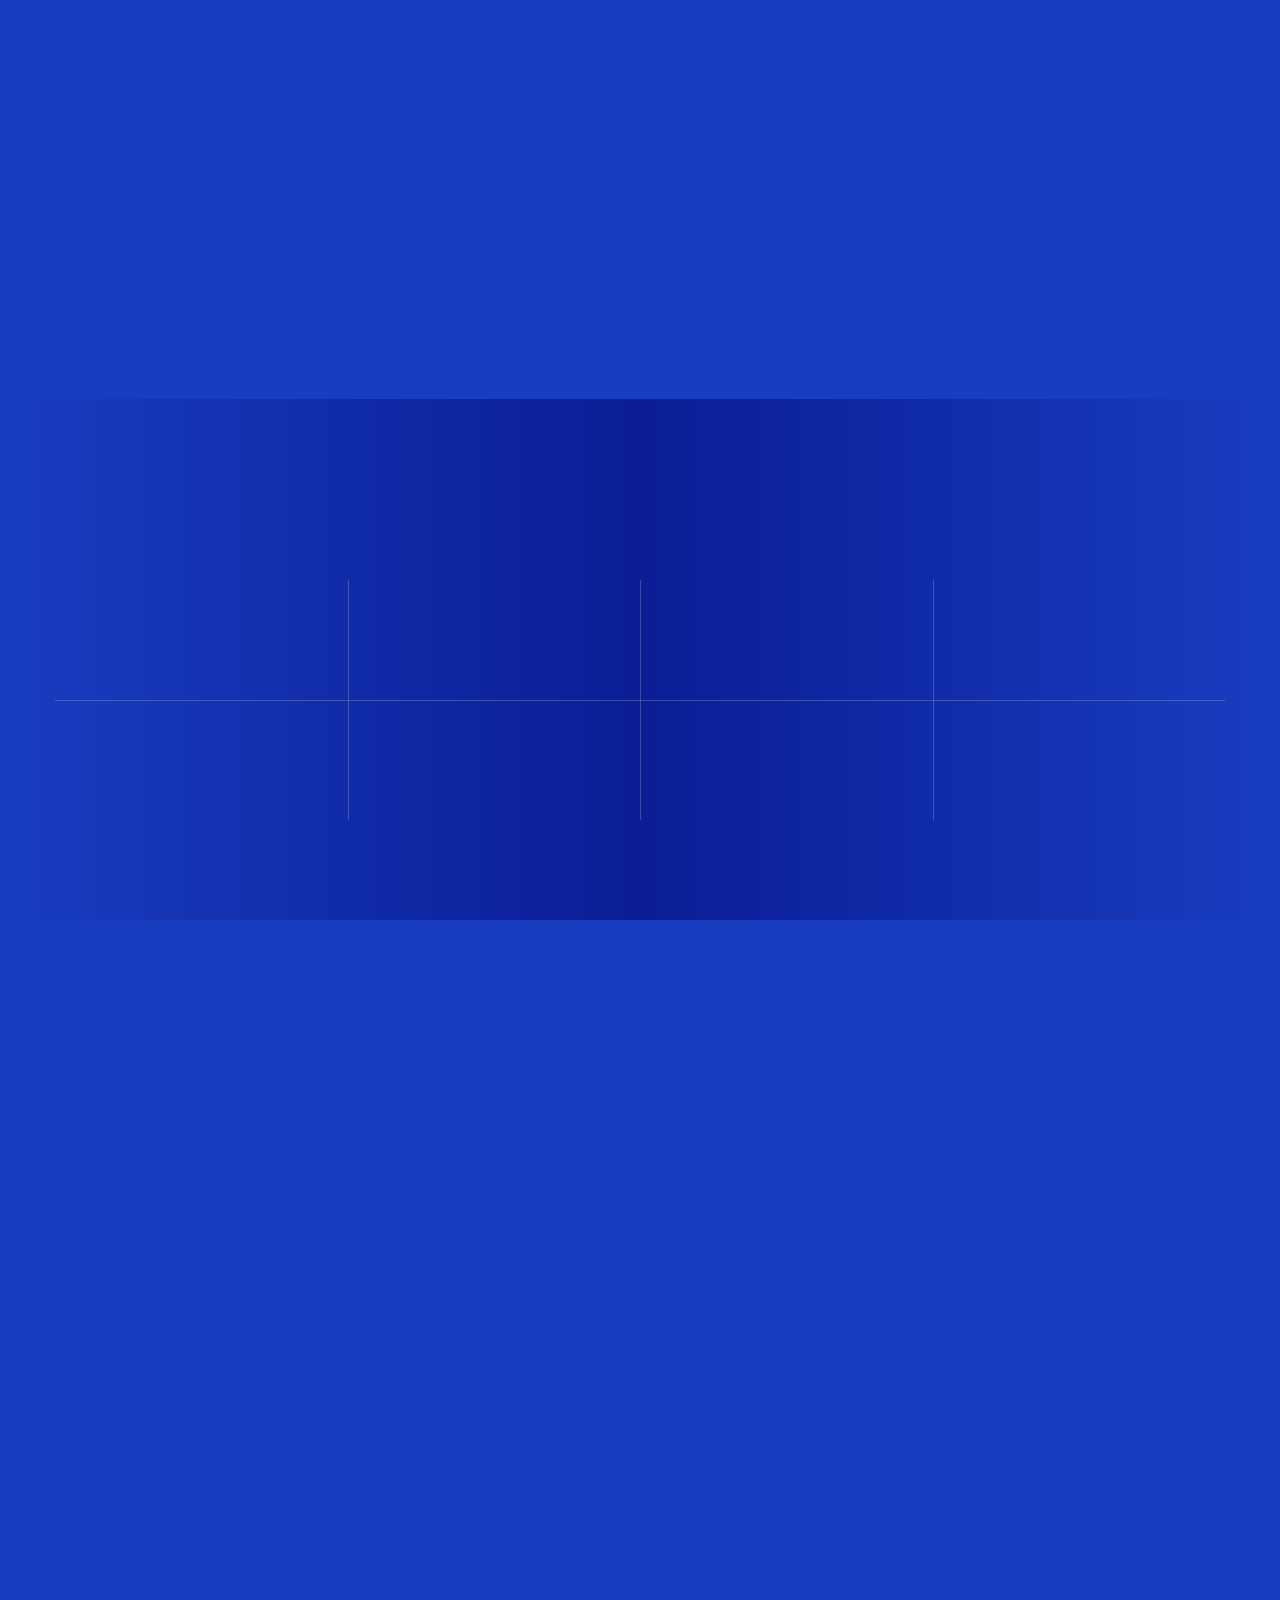
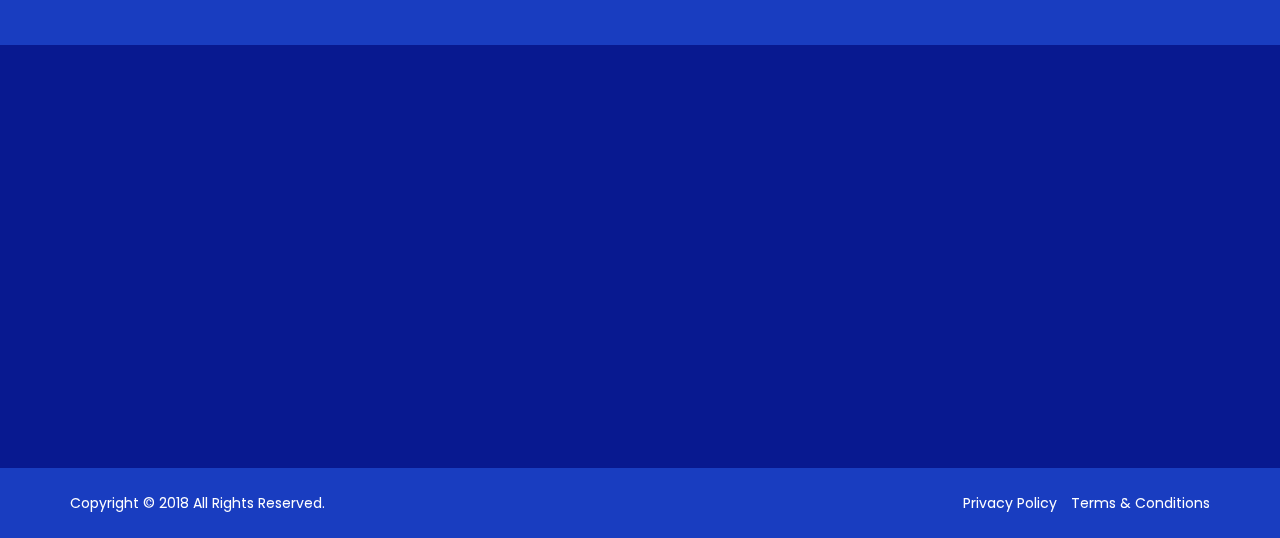
==== commit 6d5644a5: "bug fix" ====
--- a/index.html
+++ b/index.html
@@ -1,843 +1,1442 @@
 <!DOCTYPE html>
 <html lang="en">
-
 <head>
-  <meta charset="utf-8">
-  <meta content="width=device-width, initial-scale=1.0" name="viewport">
-
-  <title>AM Management | Venture Capital</title>
-  <meta content="Venture Capital firm focused on relentless innovation" name="description">
-  <meta content="Venture Capital | Investments" name="keywords">
-
-  <!-- Favicons -->
-  <link href="static/img/logo.png" rel="icon">
-
-  <!-- Google Fonts -->
-  <link
-    href="https://fonts.googleapis.com/css?family=Open+Sans:300,300i,400,400i,600,600i,700,700i|Raleway:300,300i,400,400i,500,500i,600,600i,700,700i|Poppins:300,300i,400,400i,500,500i,600,600i,700,700i"
-    rel="stylesheet">
-  <link rel="preconnect" href="https://fonts.googleapis.com">
-  <link rel="preconnect" href="https://fonts.gstatic.com" crossorigin>
-  <link href="https://fonts.googleapis.com/css2?family=Poppins:wght@200;400&display=swap" rel="stylesheet">
-
-  <!-- Vendor CSS Files -->
-  <link href="static/vendor/animate.css/animate.min.css" rel="stylesheet">
-  <link href="static/vendor/aos/aos.css" rel="stylesheet">
-  <link href="static/vendor/bootstrap/css/bootstrap.min.css" rel="stylesheet">
-  <link href="static/vendor/bootstrap-icons/bootstrap-icons.css" rel="stylesheet">
-  <link href="static/vendor/boxicons/css/boxicons.min.css" rel="stylesheet">
-  <link href="static/vendor/glightbox/css/glightbox.min.css" rel="stylesheet">
-  <link href="static/vendor/remixicon/remixicon.css" rel="stylesheet">
-  <link href="static/vendor/swiper/swiper-bundle.min.css" rel="stylesheet">
-
-  <!-- Main CSS File -->
-  <link href="static/css/style.css" rel="stylesheet">
-
-  <!-- FOOTER CSS  -->
-  <link href="static/footer/css/style.css" rel="stylesheet">
-
-  <!-- W3 CSS  -->
-  <link rel="stylesheet" href="https://www.w3schools.com/w3css/4/w3.css">
+<!-- Meta -->
+<meta charset="utf-8">
+<meta http-equiv="X-UA-Compatible" content="IE=edge">
+<meta name="viewport" content="width=device-width, initial-scale=1">
+<meta name="description" content="Cryptocash is Professional Creative Template" />
+<!-- SITE TITLE -->
+<title>Cryptocash – ICO, Cryptocurrency Website & ICO Landing Page HTML + Dashboard Template</title>
+<!-- Favicon Icon -->
+<link rel="shortcut icon" type="image/x-icon" href="assets/images/favicon.png">
+<!-- Animation CSS -->
+<link rel="stylesheet" href="assets/css/animate.css" >
+<!-- Latest Bootstrap min CSS -->
+<link rel="stylesheet" href="assets/bootstrap/css/bootstrap.min.css">
+<!-- Google Font -->
+<link href="https://fonts.googleapis.com/css?family=Poppins:100,200,300,400,500,600,700,800,900" rel="stylesheet">
+<!-- Font Awesome CSS -->
+<link rel="stylesheet" href="assets/css/font-awesome.min.css" >
+<!-- ionicons CSS -->
+<link rel="stylesheet" href="assets/css/ionicons.min.css">
+<!--- owl carousel CSS-->
+<link rel="stylesheet" href="assets/owlcarousel/css/owl.carousel.min.css">
+<link rel="stylesheet" href="assets/owlcarousel/css/owl.theme.default.min.css">
+<!-- Magnific Popup CSS -->
+<link rel="stylesheet" href="assets/css/magnific-popup.css">
+<link rel="stylesheet" href="assets/css/spop.min.css">
+<!-- Style CSS -->
+<link rel="stylesheet" href="assets/css/style.css">
+<link rel="stylesheet" href="assets/css/responsive.css">
+<!-- Color CSS -->
+<link id="layoutstyle" rel="stylesheet" href="assets/color/theme.css">
 </head>
 
-<style>
-  .features .nav-link:hover {
-    color: #cc0000;
-  }
-
-  .features .nav-link.active {
-    background: #cc0000;
-    color: #fff;
-    border-color: #cc0000;
-  }
-
-  /**
-* Mobile Navigation 
-*/
-  .mobile-nav-toggle {
-    color: #fff;
-    font-size: 28px;
-    cursor: pointer;
-    display: none;
-    line-height: 0;
-    transition: 0.5s;
-  }
-
-  @media (max-width: 991px) {
-    .mobile-nav-toggle {
-      display: block;
-    }
-
-    .navbar ul {
-      display: none;
-    }
-  }
-
-  .navbar-mobile {
-    position: fixed;
-    overflow: hidden;
-    top: 0;
-    right: 0;
-    left: 0;
-    bottom: 0;
-    background: rgba(20, 21, 28, 0.9);
-    transition: 0.3s;
-    z-index: 999;
-  }
-
-  .navbar-mobile .mobile-nav-toggle {
-    position: absolute;
-    top: 15px;
-    right: 15px;
-  }
-
-  .navbar-mobile ul {
-    display: block;
-    position: absolute;
-    top: 55px;
-    right: 15px;
-    bottom: 15px;
-    left: 15px;
-    padding: 10px 0;
-    border-radius: 10px;
-    background-color: #fff;
-    overflow-y: auto;
-    transition: 0.3s;
-  }
-
-  .navbar-mobile a,
-  .navbar-mobile a:focus {
-    padding: 10px 20px;
-    margin: 5px;
-    font-size: 15px;
-    color: #2a2c39;
-  }
-
-  .navbar-mobile a:hover,
-  .navbar-mobile .active,
-  .navbar-mobile li:hover>a {
-    color: #fff;
-  }
-
-  .navbar-mobile .getstarted,
-  .navbar-mobile .getstarted:focus {
-    margin: 15px;
-  }
-
-  .navbar-mobile .dropdown ul {
-    position: static;
-    display: none;
-    margin: 10px 20px;
-    padding: 10px 0;
-    z-index: 99;
-    opacity: 1;
-    visibility: visible;
-    background: #fff;
-    box-shadow: 0px 0px 30px rgba(127, 137, 161, 0.25);
-  }
-
-  .navbar-mobile .dropdown ul li {
-    min-width: 200px;
-  }
-
-  .navbar-mobile .dropdown ul a {
-    padding: 10px 20px;
-  }
-
-  .navbar-mobile .dropdown ul a i {
-    font-size: 12px;
-  }
-
-  .navbar-mobile .dropdown ul a:hover,
-  .navbar-mobile .dropdown ul .active:hover,
-  .navbar-mobile .dropdown ul li:hover>a {
-    color: #fff;
-  }
-
-  .navbar-mobile .dropdown>.dropdown-active {
-    display: block;
-  }
-</style>
-
-<body>
-
-  <!-- ======= Header ======= -->
-  <header id="header" class="fixed-top d-flex align-items-center  header-transparent ">
-    <div class="container d-flex align-items-center justify-content-between">
-
-      <div class="logo">
-        <!-- <h1><a href="index.html">Selecao</a></h1> -->
-        <!-- Uncomment below if you prefer to use an image logo -->
-        <a href="index.html"><img src="static/img/logo.png" alt="" class="img-fluid"></a>
-      </div>
-
-      <nav id="navbar" class="navbar">
-        <ul>
-          <li><a class="nav-link scrollto active" href="#hero">Home</a></li>
-          <li><a class="nav-link scrollto" href="#about">About</a></li>
-          <li><a class="nav-link scrollto " href="#portfolio">Portfolio</a></li>
-          <li><a class="nav-link scrollto" href="#team">Team</a></li>
-          <li><a class="nav-link scrollto" href="#contact">Contact</a></li>
-        </ul>
-        <i class="bi bi-list mobile-nav-toggle"></i>
-      </nav><!-- .navbar -->
-
+<body class="v_royal_blue" data-spy="scroll" data-offset="110">
+
+<!-- START LOADER -->
+<div id="loader-wrapper">
+    <div id="loading-center-absolute">
+        <div class="object" id="object_four"></div>
+        <div class="object" id="object_three"></div>
+        <div class="object" id="object_two"></div>
+        <div class="object" id="object_one"></div>
     </div>
-  </header><!-- End Header -->
-
-  <!-- ======= Hero Section ======= -->
-  <section id="hero" class="d-flex flex-column justify-content-end align-items-center">
-    <div id="heroCarousel" data-bs-interval="5000" class="container carousel carousel-fade" data-bs-ride="carousel">
-
-      <!-- Slide 1 -->
-      <div class="carousel-item active">
-        <div class="carousel-container">
-          <h2 class="animate__animated animate__fadeInDown">AM Management</h2>
-          <p class="animate__animated fanimate__adeInUp">Ut velit est quam dolor ad a aliquid qui aliquid. Sequi ea ut
-            et est quaerat sequi nihil ut aliquam. Occaecati alias dolorem mollitia ut. Similique ea voluptatem. Esse
-            doloremque accusamus repellendus deleniti vel. Minus et tempore modi architecto.</p>
-          <a href="#about" class="btn-get-started animate__animated animate__fadeInUp scrollto">Read More</a>
-        </div>
-      </div>
-
-      <!-- Slide 2 -->
-      <div class="carousel-item">
-        <div class="carousel-container">
-          <h2 class="animate__animated animate__fadeInDown">Lorem Ipsum Dolor</h2>
-          <p class="animate__animated animate__fadeInUp">Ut velit est quam dolor ad a aliquid qui aliquid. Sequi ea ut
-            et est quaerat sequi nihil ut aliquam. Occaecati alias dolorem mollitia ut. Similique ea voluptatem. Esse
-            doloremque accusamus repellendus deleniti vel. Minus et tempore modi architecto.</p>
-          <a href="#about" class="btn-get-started animate__animated animate__fadeInUp scrollto">Read More</a>
-        </div>
-      </div>
-
-      <!-- Slide 3 -->
-      <div class="carousel-item">
-        <div class="carousel-container">
-          <h2 class="animate__animated animate__fadeInDown">Sequi ea ut et est quaerat</h2>
-          <p class="animate__animated animate__fadeInUp">Ut velit est quam dolor ad a aliquid qui aliquid. Sequi ea ut
-            et est quaerat sequi nihil ut aliquam. Occaecati alias dolorem mollitia ut. Similique ea voluptatem. Esse
-            doloremque accusamus repellendus deleniti vel. Minus et tempore modi architecto.</p>
-          <a href="#about" class="btn-get-started animate__animated animate__fadeInUp scrollto">Read More</a>
-        </div>
-      </div>
-
-      <a class="carousel-control-prev" href="#heroCarousel" role="button" data-bs-slide="prev">
-        <span class="carousel-control-prev-icon bx bx-chevron-left" aria-hidden="true"></span>
-      </a>
-
-      <a class="carousel-control-next" href="#heroCarousel" role="button" data-bs-slide="next">
-        <span class="carousel-control-next-icon bx bx-chevron-right" aria-hidden="true"></span>
-      </a>
-
+    <div class="loader-section section-left"></div>
+    <div class="loader-section section-right"></div>
+
+</div>
+<!-- END LOADER --> 
+
+<!-- START HEADER -->
+<header class="header_wrap fixed-top">
+	<div class="container-fluid">
+		<nav class="navbar navbar-expand-lg"> 
+			<a class="navbar-brand page-scroll animation" href="#home_section" data-animation="fadeInDown" data-animation-delay="1s"> 
+            	<img class="logo_light" src="assets/images/logo.png" alt="logo" /> 
+                <img class="logo_dark" src="assets/images/logo_dark.png" alt="logo" /> 
+            </a>
+            <button class="navbar-toggler animation" type="button" data-toggle="collapse" data-target="#navbarSupportedContent" aria-controls="navbarSupportedContent" aria-expanded="false" aria-label="Toggle navigation" data-animation="fadeInDown" data-animation-delay="1.1s"> 
+                <span class="ion-android-menu"></span> 
+            </button>
+			<div class="collapse navbar-collapse" id="navbarSupportedContent">
+                <ul class="navbar-nav m-auto">
+                    <li class="dropdown animation" data-animation="fadeInDown" data-animation-delay="1.1s">
+						<a data-toggle="dropdown" class="nav-link dropdown-toggle active" href="#">Home</a>
+							<div class="dropdown-menu">
+       							<ul class="list_none">
+                                	<li>
+                                        <a class="dropdown-item menu-link dropdown-toggler" href="index.html">Home Page</a>
+                                        <div class="dropdown-menu">
+                                            <ul class="list_none"> 
+                                                <li><a class="dropdown-item nav-link nav_item" href="index.html">Default</a></li> 
+                                                <li><a class="dropdown-item nav-link nav_item" href="index-particle.html">Particle</a></li>
+                                                <li><a class="dropdown-item nav-link nav_item" href="index-modern.html">modern</a></li>
+                                            </ul>
+                                        </div>
+                                	</li>
+                       				<li>
+                                        <a class="dropdown-item menu-link dropdown-toggler" href="index-light-blue-pro.html">Landing page Light Blue Pro</a>
+                                        <div class="dropdown-menu">
+                                            <ul class="list_none"> 
+                                                <li><a class="dropdown-item nav-link nav_item" href="index-light-blue-pro.html">Default</a></li> 
+                                                <li><a class="dropdown-item nav-link nav_item" href="index-light-blue-pro-particle.html">Particle</a></li>
+                                                <li><a class="dropdown-item nav-link nav_item" href="index-light-blue-pro-modern.html">modern</a></li>
+                                            </ul>
+                                        </div>
+                                   </li>
+                                    <li>
+                                        <a class="dropdown-item menu-link dropdown-toggler" href="index-blue-pro.html">Landing page Blue Pro</a>
+                                        <div class="dropdown-menu">
+                                            <ul class="list_none"> 
+                                                <li><a class="dropdown-item nav-link nav_item" href="index-blue-pro.html">Default</a></li> 
+                                                <li><a class="dropdown-item nav-link nav_item" href="index-blue-pro-particle.html">Particle</a></li>
+                                                <li><a class="dropdown-item nav-link nav_item" href="index-blue-pro-modern.html">modern</a></li>
+                                            </ul>
+                                        </div>
+                                   </li>
+                                   <li>
+                                        <a class="dropdown-item menu-link page-scroll dropdown-toggler" href="index-blue-light.html">Landing page Light Blue</a>
+                                        <div class="dropdown-menu">
+                                            <ul class="list_none"> 
+                                                <li><a class="dropdown-item nav-link nav_item" href="index-blue-light.html">Default</a></li> 
+                                                <li><a class="dropdown-item nav-link nav_item" href="index-blue-light-particle.html">Particle</a></li>
+                                                <li><a class="dropdown-item nav-link nav_item" href="index-blue-light-modern.html">modern</a></li>
+                                            </ul>
+                                        </div>
+                                   </li>
+                                   <li>
+                                        <a class="dropdown-item menu-link dropdown-toggler" href="index-blue.html">Landing page Blue</a>
+                                        <div class="dropdown-menu">
+                                            <ul class="list_none"> 
+                                                <li><a class="dropdown-item nav-link nav_item" href="index-blue.html">Default</a></li> 
+                                                <li><a class="dropdown-item nav-link nav_item" href="index-blue-particle.html">Particle</a></li>
+                                                <li><a class="dropdown-item nav-link nav_item" href="index-blue-modern.html">modern</a></li>
+                                            </ul>
+                                        </div>
+                                   </li>
+                                   <li>
+                                        <a class="dropdown-item menu-link dropdown-toggler" href="index-light-dark.html">Landing page Light Dark</a>
+                                        <div class="dropdown-menu">
+                                            <ul class="list_none"> 
+                                                <li><a class="dropdown-item nav-link nav_item" href="index-light-dark.html">Default</a></li> 
+                                                <li><a class="dropdown-item nav-link nav_item" href="index-light-dark-particle.html">Particle</a></li>
+                                                <li><a class="dropdown-item nav-link nav_item" href="index-light-dark-modern.html">modern</a></li>
+                                            </ul>
+                                        </div>
+                                   </li>
+                                   <li>
+                                        <a class="dropdown-item menu-link dropdown-toggler" href="index-dark.html">Landing page Dark</a>
+                                        <div class="dropdown-menu">
+                                            <ul class="list_none"> 
+                                                <li><a class="dropdown-item nav-link nav_item" href="index-dark.html">Default</a></li> 
+                                                <li><a class="dropdown-item nav-link nav_item" href="index-dark-particle.html">Particle</a></li>
+                                                <li><a class="dropdown-item nav-link nav_item" href="index-dark-modern.html">modern</a></li>
+                                            </ul>
+                                        </div>
+                                   </li>
+                                   <li>
+                                        <a class="dropdown-item menu-link dropdown-toggler active" href="#home_section">Landing page Royal Blue</a>
+                                        <div class="dropdown-menu">
+                                            <ul class="list_none"> 
+                                                <li><a class="dropdown-item nav-link nav_item" href="index-royal-blue.html">Default</a></li> 
+                                                <li><a class="dropdown-item nav-link nav_item" href="index-royal-blue-particle.html">Particle</a></li>
+                                                <li><a class="dropdown-item nav-link nav_item active page-scroll" href="#home_section">modern</a></li>
+                                            </ul>
+                                        </div>
+                                   </li>
+                                   <li>
+                                        <a class="dropdown-item menu-link dropdown-toggler" href="index-navy-blue.html">Landing page Navy Blue</a>
+                                        <div class="dropdown-menu">
+                                            <ul class="list_none"> 
+                                                <li><a class="dropdown-item nav-link nav_item" href="index-navy-blue.html">Default</a></li> 
+                                                <li><a class="dropdown-item nav-link nav_item" href="index-navy-blue-particle.html">Particle</a></li>
+                                                <li><a class="dropdown-item nav-link nav_item" href="index-navy-blue-modern.html">modern</a></li>
+                                            </ul>
+                                        </div>
+                                   </li>
+                                   <li>
+                                        <a class="dropdown-item menu-link dropdown-toggler" href="index-light-purple.html">Landing page Light Purple</a>
+                                        <div class="dropdown-menu">
+                                            <ul class="list_none"> 
+                                                <li><a class="dropdown-item nav-link nav_item" href="index-light-purple.html">Default</a></li> 
+                                                <li><a class="dropdown-item nav-link nav_item" href="index-light-purple-particle.html">Particle</a></li>
+                                                <li><a class="dropdown-item nav-link nav_item" href="index-light-purple-modern.html">modern</a></li>
+                                            </ul>
+                                        </div>
+                                   </li>
+                                   <li>
+                                        <a class="dropdown-item menu-link dropdown-toggler" href="index-cyan-blue.html">Landing page Cyan Blue</a>
+                                        <div class="dropdown-menu">
+                                            <ul class="list_none"> 
+                                                <li><a class="dropdown-item nav-link nav_item" href="index-cyan-blue.html">Default</a></li> 
+                                                <li><a class="dropdown-item nav-link nav_item" href="index-cyan-blue-particle.html">Particle</a></li>
+                                                <li><a class="dropdown-item nav-link nav_item" href="index-cyan-blue-modern.html">modern</a></li>
+                                            </ul>
+                                        </div>
+                                   </li>
+                      			</ul>
+                         	</div>   
+                    </li>
+                    <li class="animation" data-animation="fadeInDown" data-animation-delay="1.2s"><a class="nav-link page-scroll nav_item" href="#about">About</a></li>
+                    <li class="animation" data-animation="fadeInDown" data-animation-delay="1.3s"><a class="nav-link page-scroll nav_item" href="#service">Services</a></li>
+                    <li class="animation" data-animation="fadeInDown" data-animation-delay="1.4s"><a class="nav-link page-scroll nav_item" href="#token">Token</a></li>
+                    <li class="animation" data-animation="fadeInDown" data-animation-delay="1.5s"><a class="nav-link page-scroll nav_item" href="#roadmap">Road Map</a></li>
+                    <li class="animation" data-animation="fadeInDown" data-animation-delay="1.6s"><a class="nav-link page-scroll nav_item" href="#team">Team</a></li>
+                    <li class="animation" data-animation="fadeInDown" data-animation-delay="1.7s"><a class="nav-link page-scroll nav_item" href="#faq">FAQ</a></li>
+                    <li class="animation" data-animation="fadeInDown" data-animation-delay="1.8s"><a class="nav-link page-scroll nav_item" href="#contact">Contact</a></li>
+                </ul>
+                <ul class="navbar-nav nav_btn align-items-center">
+                    <li class="animation" data-animation="fadeInDown" data-animation-delay="1.9s">
+                        <div class="lng_dropdown">
+                          <select name="countries" id="lng_select">
+                            <option value='en' data-image="assets/images/eng.png" data-title="English">EN</option>
+                            <option value='fn' data-image="assets/images/fn.png" data-title="France">FN</option>
+                            <option value='us' data-image="assets/images/us.png" data-title="United States">US</option>
+                          </select>
+                        </div>
+                    </li>
+                    <li class="animation" data-animation="fadeInDown" data-animation-delay="2s"><a class="btn btn-default btn-radius nav_item" href="login.html">Login</a></li>
+                </ul>
+			</div>
+		</nav>
+	</div>
+</header>
+<!-- END HEADER --> 
+
+<!-- START SECTION BANNER -->
+<section id="home_section" class="section_banner gradient_box2 pb-0" data-image-src="assets/images/banner_bg3.png" data-parallax="scroll" data-z-index="1">
+    <canvas id="banner_canvas" class="transparent_effect fixed"></canvas>
+    <div class="container">
+        <div class="row align-items-center">
+            <div class="col-lg-6 col-md-12 col-sm-12 order-lg-first">
+                <div class="banner_text text_md_center">
+                    <h1 class="animation" data-animation="fadeInUp" data-animation-delay="1.1s">Bitcoin is peer to peer innovative network</h1>
+                    <p class="animation" data-animation="fadeInUp" data-animation-delay="1.3s">The mining starts immediately after confirmed payment. First payouts within 24 hours. </p>
+                    <div class="btn_group animation" data-animation="fadeInUp" data-animation-delay="1.4s"> 
+                        <a href="#whitepaper" class="btn btn-default btn-radius content-popup">Whitepaper <i class="ion-ios-arrow-thin-right"></i></a> 
+                        <a href="#" class="btn btn-border-white btn-radius">Buy Token Now! <i class="ion-ios-arrow-thin-right"></i></a> 
+                    </div>
+                    <div id="whitepaper" class="team_pop mfp-hide">
+                        <div class="row m-0">
+                            <div class="col-md-7">
+                                <div class="pt-3 pb-3">
+                                    <div class="title_blue_dark title_border"> 
+                                        <h4>Download Whitepaper</h4>
+                                        <p>A purely peer-to-peer version of electronic cash would allow online payments to be sent directly from one party to another without going through a financial institution.Digital signatures provide part of the solution, but the main benefits are lost if a trusted third party is still required to prevent double-spending.</p>
+                                        <p>The network timestamps transactions by hashing them into an ongoing chain of hash-based proof-of-work, forming a record that cannot be changed without redoing the proof-of-work.</p>
+										<a href="#" class="btn btn-default btn-radius">Download Now <i class="ion-ios-arrow-thin-right"></i></a>
+
+                                    </div>
+                                </div>
+                            </div>
+                            <div class="col-md-5"> 
+                                <img class="pt-3 pb-3" src="assets/images/whitepaper3.png" alt="whitepaper3"/> 
+                            </div>
+                            
+                        </div>
+                    </div>
+                </div>
+            </div>
+            <div class="col-lg-6 col-md-12 col-sm-12 order-first">
+                <div class="banner_image_right res_md_mb_50 res_xs_mb_20 animation" data-animation-delay="1.5s" data-animation="fadeInRight">
+                	<img alt="banner_vector6" src="assets/images/banner_img6.png">
+                </div>
+          	</div>
+        </div>
+        <div class="row">
+        	<div class="col-12">
+            	<div class="divider small_divider"></div>
+            </div>
+        </div>
+        <div class="row">
+        	<div class="col-md-12">
+            	<div class="banner_inner">
+                    <div class="blue_dark_bg banner_token text-center animation" data-animation="fadeIn" data-animation-delay="1.1s">
+                        <div class="tk_counter_inner p-0 mw-100 d-lg-flex align-items-center">
+                        	<div class="token_col">
+                            	<div class="tk_countdown_time border-0 p-0 counter_medium animation" data-animation="fadeInUp" data-animation-delay="1.2s" data-time="2019/02/06 00:00:00"></div>
+                            </div>
+                            <div class="progress_col">
+                                <div class="progress animation" data-animation="fadeInUp" data-animation-delay="1.3s">
+                                	<div class="progress-bar progress-bar-striped gradient" role="progressbar" aria-valuenow="46" aria-valuemin="0" aria-valuemax="100" style="width:46%"> 46% </div>
+                                    <span class="progress_label bg-white" style="left: 30%"> <strong> 46,000 BCC </strong></span>
+                                    <span class="progress_label bg-white" style="left: 75%"> <strong> 90,000 BCC </strong></span>
+                                    <span class="progress_min_val">Sale Raised</span>
+                                    <span class="progress_max_val">Soft-caps</span>
+                                </div>
+                            </div>
+                            <div class="btn_col">
+                        	<a href="#" class="btn btn-default btn-radius animation" data-animation="fadeInUp" data-animation-delay="1.40s" >Buy Tokens <i class="ion-ios-arrow-thin-right"></i></a>
+                            </div>
+                        </div>
+                	</div>
+                </div>
+            </div>
+        </div>
     </div>
-
-    <svg class="hero-waves" xmlns="http://www.w3.org/2000/svg" xmlns:xlink="http://www.w3.org/1999/xlink"
-      viewBox="0 24 150 28 " preserveAspectRatio="none">
-      <defs>
-        <path id="wave-path" d="M-160 44c30 0 58-18 88-18s 58 18 88 18 58-18 88-18 58 18 88 18 v44h-352z">
-      </defs>
-      <g class="wave1">
-        <use xlink:href="#wave-path" x="50" y="3" fill="rgba(255,255,255, .1)">
-      </g>
-      <g class="wave2">
-        <use xlink:href="#wave-path" x="50" y="0" fill="rgba(255,255,255, .2)">
-      </g>
-      <g class="wave3">
-        <use xlink:href="#wave-path" x="50" y="9" fill="#fff">
-      </g>
-    </svg>
-
-  </section><!-- End Hero -->
-
-  <main id="main">
-
-    <!-- ======= About Section ======= -->
-    <section id="about" class="about">
-      <div class="container">
-
-        <div class="section-title" data-aos="zoom-out">
-          <h2>About</h2>
-          <p>Who we are</p>
-        </div>
-
-        <div class="row content" data-aos="fade-up">
-          <div class="col-lg-6">
-            <p>
-              Lorem ipsum dolor sit amet, consectetur adipiscing elit, sed do eiusmod tempor incididunt ut labore et
-              dolore
-              magna aliqua.
-            </p>
-            <ul>
-              <li><i class="ri-check-double-line"></i> Ullamco laboris nisi ut aliquip ex ea commodo consequat</li>
-              <li><i class="ri-check-double-line"></i> Duis aute irure dolor in reprehenderit in voluptate velit</li>
-              <li><i class="ri-check-double-line"></i> Ullamco laboris nisi ut aliquip ex ea commodo consequat</li>
-            </ul>
+</section>
+<!-- END SECTION BANNER --> 
+
+<!-- START SECTION ABOUT US -->
+<section id="about">
+    <div class="container">
+        <div class="row align-items-center">
+            <div class="col-lg-6 col-md-12 col-sm-12">
+            	<div class="text-center res_md_mb_30 res_sm_mb_20">
+                	<img class="animation bounceimg" data-animation="zoomIn" data-animation-delay="0.2s" src="assets/images/about_img6.png" alt="aboutimg6"/> 
+                </div>
+            </div>
+            <div class="col-lg-6 col-md-12 col-sm-12 text_md_center">
+                <div class="title_default_light">
+                  <h4 class="animation" data-animation="fadeInUp" data-animation-delay="0.2s">About The Cryptocash</h4>
+                  <p class="animation" data-animation="fadeInUp" data-animation-delay="0.4s">Cryptocash is one of the most transformative technologies since the  invention of the Internet. Cryptocash stands firmly in support of financial freedom and the liberty that Bitcoin provides globally for anyone to voluntarily participate in a permissionless and decentralized network.</p>
+                  <p class="animation" data-animation="fadeInUp" data-animation-delay="0.6s">which empowers people to not be marginalized by governments and financial institutions. There are many variations of passages of Lorem Ipsum available, but the majority have suffered alteration in some form, by injected humour, or randomised words which don't look even slightly believable. </p>
+                  <p class="animation" data-animation="fadeInUp" data-animation-delay="0.8s">If you are going to use a passage of Lorem Ipsum, you need to be sure there isn't anything embarrassing hidden in the middle of text.</p>
+                </div>
+                <a class="btn btn-primary video animation text-white" data-animation-delay="1s" data-animation="fadeInUp" href="https://www.youtube.com/watch?v=ZE2HxTmxfrI"><span class="ion-play gradient_box"></span>Let's Start</a>
+            </div>
+        </div>
+    </div>
+</section>
+<!-- END SECTION ABOUT US --> 
+
+<!-- START SECTION SERVICES -->
+<section id="service" class="gradient_box2">
+	<div class="container">
+		<div class="row align-items-center">
+			<div class="col-lg-8 offset-lg-2 col-md-12 col-sm-12">
+				<div class="title_default_light title_border text-center">
+                  <h4 class="animation" data-animation="fadeInUp" data-animation-delay="0.2s">Meet our solution for you</h4>
+                  <p class="animation" data-animation="fadeInUp" data-animation-delay="0.4s">There are many variations of passages of Lorem Ipsum available, but the majority have suffered alteration in some form, by injected humour</p>
+        		</div>
+			</div>
+        </div>
+        <div class="row">
+            <div class="col-lg-4 col-md-6 col-sm-12">
+            	<div class="box_wrap text-center box_shadow_none p-0 animation" data-animation="fadeInUp" data-animation-delay="0.2s">
+                	<img src="assets/images/Wallet.png" alt="Wallet"/>
+                    <h4>Secure Wallet</h4>
+                    <p>Bitcoin is received, stored, and sent using software known as a Bitcoin Wallet. There are many variations of passages of Lorem Ipsum available/p>
+                </div>
+            </div>
+            <div class="col-lg-4 col-md-6 col-sm-12">
+            	<div class="box_wrap text-center box_shadow_none p-0 animation" data-animation="fadeInUp" data-animation-delay="0.4s">
+                	<img src="assets/images/Protection.png" alt="Protection"/>
+                    <h4>Fully Protection</h4>
+                    <p>your wallet must be secured. Bitcoin makes it possible to transfer value any where in a very easy way and it allows you to be in control of your money.</p>
+                </div>
+            </div>
+            <div class="col-lg-4 col-md-6 col-sm-12">
+            	<div class="box_wrap text-center box_shadow_none p-0 animation" data-animation="fadeInUp" data-animation-delay="0.6s">
+                	<img src="assets/images/Analysis.png" alt="Analysis"/>
+                    <h4>Analysis & Planning</h4>
+                    <p>Each user has unique needs, so there is no one size fits all for exchanges. Our Bitcoin exchange reviews detail each exchange's supported countries</p>
+                </div>
+            </div>
+            <div class="col-lg-4 col-md-6 col-sm-12">
+            	<div class="box_wrap text-center box_shadow_none p-0 animation" data-animation="fadeInUp" data-animation-delay="0.8s">
+                	<img src="assets/images/Project.png" alt="Projects"/>
+                    <h4>Investment projects</h4>
+                    <p>Bitcoin investment opportunities exist outside of simply speculating on the Bitcoin exchange rate. sell bitcoins and profit from extreme changes</p>
+                </div>
+            </div>
+            <div class="col-lg-4  col-md-6 col-sm-12">
+            	<div class="box_wrap text-center box_shadow_none p-0 animation" data-animation="fadeInUp" data-animation-delay="1.0s">
+                	<img src="assets/images/Trading.png" alt="Trading"/>
+                    <h4>Crypto Trading Platform</h4>
+                    <p>We take careful measures to ensure that your bitcoin is as safe as possible. Offline storage provides an important security measure against theft or loss. </p>
+                </div>
+            </div>
+            <div class="col-lg-4 col-md-6 col-sm-12">
+            	<div class="box_wrap text-center box_shadow_none p-0 animation" data-animation="fadeInUp" data-animation-delay="1.2s">
+                	<img src="assets/images/Buy_Sell.png" alt="Buy_Sell"/>
+                    <h4>Buy & Sell Coin</h4>
+                    <p>Blockchain works with exchange partners all around the world to make buying bitcoin in your wallet both a seamless and secure experience.</p>
+                </div>
+            </div>
+    	</div>
+  	</div>
+</section>
+<!-- END SECTION SERVICES --> 
+
+<!-- START SECTION TOKEN SALE -->
+<section id="token" class="section_token">
+	<div class="container">
+        <div class="row">
+			<div class="col-lg-6 offset-lg-3 col-md-12 col-sm-12">
+                <div class="title_default_light text-center">
+                    <h4 class="animation" data-animation="fadeInUp" data-animation-delay="0.2s">Token Distribution</h4>
+                    <p class="animation" data-animation="fadeInUp" data-animation-delay="0.4s">Join the industry leaders to discuss where the markets are heading. We accept token payments. </p>
+                </div>
+			</div>
+        </div>
+        <div class="row align-items-center small_space">
+        	<div class="col-xl-4 col-lg-5 col-md-12">
+            	<div class="token_info_table_s2 h-100">
+            		<table class="table table-blue m-0 h-100">
+                    	<tbody>
+                            <tr class="animation" data-animation="fadeInUp" data-animation-delay="0.2s">
+                              <td>Starting Time :</td>
+                              <td>APR 23,2018</td>
+                            </tr>
+                            <tr class="animation" data-animation="fadeInUp" data-animation-delay="0.3s">
+                              <td>Ending Time :</td>
+                              <td>JUN 18,2018</td>
+                            </tr>
+                            <tr class="animation" data-animation="fadeInUp" data-animation-delay="0.4s">
+                              <td>Soft cap :</td>
+                              <td>90,000 BCC</td>
+                            </tr>
+                            <tr class="animation" data-animation="fadeInUp" data-animation-delay="0.5s">
+                              <td>Hard cap :</td>
+                              <td>55,000 BCC</td>
+                            </tr>
+                            <tr class="animation" data-animation="fadeInUp" data-animation-delay="0.6s">
+                              <td>TOken Symbol :</td>
+                              <td>BCC</td>
+                            </tr>
+                            <tr class="animation" data-animation="fadeInUp" data-animation-delay="0.7s">
+                              <td>Exchange Rate :</td>
+                              <td>1 BTC = 1940 BCC</td>
+                            </tr>
+                            <tr class="animation" data-animation="fadeInUp" data-animation-delay="0.8s">
+                              <td>Token Sale :</td>
+                              <td>85,000 BCC (8%)</td>
+                            </tr>
+                            <tr class="animation" data-animation="fadeInUp" data-animation-delay="0.9s">
+                              <td>Total Transactions :</td>
+                              <td>7,543</td>
+                            </tr>
+                  		</tbody>
+                    </table>
+                </div>
+            </div>
+            <div class="col-xl-5 col-lg-4 col-sm-7">
+            	<div class="res_md_mt_30 res_sm_mt_20 text-center animation" data-animation="fadeInRight" data-animation-delay="0.6s"> 
+                    <canvas id="token_dist2" width="650"></canvas>
+                    <div class="chart_icon">
+                        <img src="assets/images/chart_icon.png"/>
+                    </div>
+                </div>
           </div>
-          <div class="col-lg-6 pt-4 pt-lg-0">
-            <p>
-              Ullamco laboris nisi ut aliquip ex ea commodo consequat. Duis aute irure dolor in reprehenderit in
-              voluptate
-              velit esse cillum dolore eu fugiat nulla pariatur. Excepteur sint occaecat cupidatat non proident, sunt in
-              culpa qui officia deserunt mollit anim id est laborum.
-            </p>
-            <a href="#" class="btn-learn-more">Learn More</a>
+            <div class="col-xl-3 col-lg-3 col-sm-5">
+            	<ul class="list_none chart_info_list text-white ml-0 res_xs_mt_20 ">
+                    <li class="animation" data-animation="fadeInUp" data-animation-delay="0.2s">
+                        <span class="chart_bx color3"></span>
+                        <span>Private/Pre Sale</span>
+                    </li>
+                    <li class="animation" data-animation="fadeInUp" data-animation-delay="0.3s">
+                        <span class="chart_bx color4"></span>
+                        <span> Public ICO</span>
+                    </li>
+                    <li class="animation" data-animation="fadeInUp" data-animation-delay="0.4s">
+                        <span class="chart_bx color11"></span>
+                        <span>Team & Advisor</span>
+                    </li>
+                    <li class="animation" data-animation="fadeInUp" data-animation-delay="0.5s">
+                        <span class="chart_bx color1"></span>
+                        <span>Marketing & General</span>
+                    </li>
+                    <li class="animation" data-animation="fadeInUp" data-animation-delay="0.6s">
+                        <span class="chart_bx color2"></span>
+                        <span>Bounty</span>
+                    </li>
+                     <li class="animation" data-animation="fadeInUp" data-animation-delay="0.7s">
+                        <span class="chart_bx color12"></span>
+                        <span>interconnection Dev</span>
+                    </li>
+                    <li class="animation" data-animation="fadeInUp" data-animation-delay="0.8s">
+                        <span class="chart_bx color13"></span>
+                        <span>Marketing & General</span>
+                    </li>
+                    <li class="animation" data-animation="fadeInUp" data-animation-delay="0.9s">
+                        <span class="chart_bx color8"></span>
+                        <span>Mobile Ad Platform</span>
+                    </li>
+                    <li class="animation" data-animation="fadeInUp" data-animation-delay="1.0s">
+                        <span class="chart_bx color7"></span>
+                        <span>Ad Platform Integration</span>
+                    </li>
+                    <li class="animation" data-animation="fadeInUp" data-animation-delay="1.1s">
+                        <span class="chart_bx color6"></span>
+                        <span>Operational Overhead</span>
+                    </li>
+                </ul>
+            </div>
+        </div>
+    </div>
+</section>
+<!-- END SECTION TOKEN SALE --> 
+
+<!-- SECTION MOBILE APP -->
+<section id="mobileapp" class="gradient_box2">
+	<div class="container">
+    	<div class="row">	
+        	<div class="col-lg-8 offset-lg-2">
+            	<div class="title_default_light text-center">
+                    <h4 class="animation" data-animation="fadeInUp" data-animation-delay="0.2s">Download Mobile App</h4>
+                    <p class="animation" data-animation="fadeInUp" data-animation-delay="0.4s">The use of crypto-currencies has become more widespread, and they are now increasingly accepted as a legitimate currency for transactions.</p>
+                  </div>
+            </div>
+        </div>
+    	<div class="row align-items-center small_space">
+        	<div class="col-lg-4 col-md-12 col-sm-12">
+                <div class="res_md_mt_40 res_md_mb_40 res_sm_mt_20 res_sm_mb_20 text-center animation" data-animation="zoomIn" data-animation-delay="0.2s"> 
+                    <img class="bounceimg" src="assets/images/mobile_app5.png" alt="mobile_app5"/> 
+                </div>
+            </div>
+            <div class="col-lg-8">
+            	<div class="row">
+        			<div class="col-md-6">
+                        <ul class="list_none app_content">
+                            <li class="animation" data-animation="fadeInUp" data-animation-delay="0.4s">
+                                <div class="app_icon">
+                                    <img src="assets/images/Devices.png" alt="Devices"/>
+                                </div>
+                                <div class="app_desc">
+                                    <h6>Different devices compatible</h6>
+                                    <p>If you are going to use a passage of device, you need to be anything middle</p>
+                                </div>
+                            </li>
+                            <li class="animation" data-animation="fadeInUp" data-animation-delay="0.5s">
+                                <div class="app_icon">
+                                    <img src="assets/images/Online_Buy_Sell.png" alt="Online_Buy_Sell"/>
+                                </div>
+                                <div class="app_desc">
+                                    <h6>Online Buy & Sell</h6>
+                                    <p>If you are going to use a passage of device, you need to be anything middle</p>
+                                </div>
+                            </li>
+                            <li class="animation" data-animation="fadeInUp" data-animation-delay="0.6s">
+                                <div class="app_icon">
+                                    <img src="assets/images/Transformative.png" alt="Transformative"/>
+                                </div>
+                                <div class="app_desc">
+                                    <h6>Transformative technologies</h6>
+                                    <p>If you are going to use a passage of device, you need to be anything middle</p>
+                                </div>
+                            </li>
+                        </ul>
+                    </div>
+            		<div class="col-md-6">
+                        <ul class="list_none app_content">
+                            <li class="animation" data-animation="fadeInUp" data-animation-delay="0.4s">
+                                <div class="app_icon">
+                                    <img src="assets/images/Manage_wallet.png" alt="Manage_wallet"/>
+                                </div>
+                                <div class="app_desc">
+                                    <h6>Manage your Wallet</h6>
+                                    <p>If you are going to use a passage of device, you need to be anything middle</p>
+                                </div>
+                            </li>
+                            <li class="animation" data-animation="fadeInUp" data-animation-delay="0.5s">
+                                <div class="app_icon">
+                                    <img src="assets/images/Stay_friend.png" alt="Stay_friend"/>
+                                </div>
+                                <div class="app_desc">
+                                    <h6>Stay with Friend</h6>
+                                    <p>If you are going to use a passage of device, you need to be anything middle</p>
+                                </div>
+                            </li>
+                            <li class="animation" data-animation="fadeInUp" data-animation-delay="0.6s">
+                                <div class="app_icon">
+                                    <img src="assets/images/Bonus.png" alt="Bonus"/>
+                                </div>
+                                <div class="app_desc">
+                                    <h6>Reward & Bonus</h6>
+                                    <p>If you are going to use a passage of device, you need to be anything middle</p>
+                                </div>
+                            </li>
+                        </ul>
+                    </div>
+            	</div>
+                <div class="row">
+                    <div class="col-md-12">
+                        <div data-animation-delay="0.8s" data-animation="fadeInUp" class="btn_group text_md_center mt-4 pt-2 mt-lg-0 pt-lg-0 animation"> 
+                            <a class="btn btn-default btn-radius" href="#"><em class="ion-social-android"></em>Google Store </a> 
+                            <a class="btn btn-default btn-radius" href="#"><em class="ion-social-apple"></em>Apple Store</a> 
+                        </div>
+                    </div>
+                </div>
+            </div>
+        </div>
+    </div>
+</section>
+<!-- END SECTION MOBILE APP --> 
+
+<!-- START SECTION TIMELINE -->
+<section id="roadmap">
+    <div class="container">
+        <div class="row">
+          <div class="col-lg-8 col-md-12 offset-lg-2">
+            <div class="title_default_light text-center">
+              <h4 class="animation" data-animation="fadeInUp" data-animation-delay="0.2s">Roadmap</h4>
+              <p class="animation" data-animation="fadeInUp" data-animation-delay="0.4s">The use of crypto-currencies has become more widespread, and they are now increasingly accepted as a legitimate currency for transactions.</p>
+            </div>
           </div>
         </div>
-
-      </div>
-    </section><!-- End About Section -->
-
-    <!-- ======= Features Section ======= -->
-    <section id="features" class="features">
-      <div class="container">
-
-        <ul class="nav nav-tabs row d-flex">
-          <li class="nav-item col-3" data-aos="zoom-in">
-            <a class="nav-link active show" data-bs-toggle="tab" href="#tab-1">
-              <i class="ri-gps-line"></i>
-              <h4 class="d-none d-lg-block">Modi sit est dela pireda nest</h4>
-            </a>
-          </li>
-          <li class="nav-item col-3" data-aos="zoom-in" data-aos-delay="100">
-            <a class="nav-link" data-bs-toggle="tab" href="#tab-2">
-              <i class="ri-body-scan-line"></i>
-              <h4 class="d-none d-lg-block">Unde praesenti mara setra le</h4>
-            </a>
-          </li>
-          <li class="nav-item col-3" data-aos="zoom-in" data-aos-delay="200">
-            <a class="nav-link" data-bs-toggle="tab" href="#tab-3">
-              <i class="ri-sun-line"></i>
-              <h4 class="d-none d-lg-block">Pariatur explica nitro dela</h4>
-            </a>
-          </li>
-          <li class="nav-item col-3" data-aos="zoom-in" data-aos-delay="300">
-            <a class="nav-link" data-bs-toggle="tab" href="#tab-4">
-              <i class="ri-store-line"></i>
-              <h4 class="d-none d-lg-block">Nostrum qui dile node</h4>
-            </a>
-          </li>
-        </ul>
-
-        <div class="tab-content" data-aos="fade-up">
-          <div class="tab-pane active show" id="tab-1">
+    </div>
+    <div class="container-fluid">
+        <div class="row roadmap_list small_space align-items-end">
+            <div class="col-lg">
+                <div class="single_roadmap roadmap_done">
+                    <div class="roadmap_icon"></div>
+                    <h6 class="animation" data-animation="fadeInDown" data-animation-delay="0.2s">April 2018</h6>
+                    <p class="animation" data-animation="fadeInUp" data-animation-delay="0.3s">Inotial Coin Distribution & maketing </p>
+                </div>
+            </div>
+            <div class="col-lg">
+                <div class="single_roadmap roadmap_done">
+                    <div class="roadmap_icon"></div>
+                    <h6 class="animation" data-animation="fadeInUp" data-animation-delay="0.2s">February 2018</h6>
+                    <p class="animation" data-animation="fadeInDown" data-animation-delay="0.2s">Exchange Bitcontent to Bitcoin</p>
+                </div>
+            </div>
+            <div class="col-lg">
+                <div class="single_roadmap">
+                    <div class="roadmap_icon"></div>
+                    <h6 class="animation" data-animation="fadeInDown" data-animation-delay="0.2s">March 2018</h6>
+                    <p class="animation" data-animation="fadeInUp" data-animation-delay="0.2s">BTCC mode of payment in Bitconcent</p>
+                </div>
+            </div>
+            <div class="col-lg">
+                <div class="single_roadmap">
+                    <div class="roadmap_icon"></div>
+                    <h6 class="animation" data-animation="fadeInUp" data-animation-delay="0.2s">June 2018</h6>
+                    <p class="animation" data-animation="fadeInDown" data-animation-delay="0.2s">Send-Receive coin Bitconcent & mobile</p>
+                </div>
+            </div>
+            <div class="col-lg">
+                <div class="single_roadmap">
+                    <div class="roadmap_icon"></div>
+                    <h6 class="animation" data-animation="fadeInDown" data-animation-delay="0.2s">October 2018</h6>
+                    <p class="animation" data-animation="fadeInUp" data-animation-delay="0.2s">Coin Marketcap, World Coin Index</p>
+                </div>
+            </div>
+            <div class="col-lg">
+                <div class="single_roadmap">
+                    <div class="roadmap_icon"></div>
+                    <h6 class="animation" data-animation="fadeInUp" data-animation-delay="0.2s">December 2018</h6>
+                    <p class="animation" data-animation="fadeInDown" data-animation-delay="0.2s">Online & Trading ICO Token Sale</p>
+                </div>
+            </div>
+        </div>
+    </div>
+</section>
+<!-- END SECTION TIMELINE --> 
+
+<!-- START SECTION TEAM -->
+<section id="team" class="section_team gradient_box2">
+    <div class="container">
+        <div class="row">
+          <div class="col-lg-8 col-md-12 offset-lg-2">
+            <div class="title_default_light title_border text-center">
+              <h4 class="animation" data-animation="fadeInUp" data-animation-delay="0.2s">Leadership Team</h4>
+              <p class="animation" data-animation="fadeInUp" data-animation-delay="0.4s">we are proud of our great team. He is one of the most motivated and enthusiastic people we have, and is always ready and willing to help out where needed. </p>
+            </div>
+          </div>
+        </div>
+        <div class="row small_space">
+            <div class="col-lg-3 col-md-6 col-sm-6 res_md_mb_30 res_sm_mb_20">
+                <div class="blue_bg radius_box team_box_s3 animation" data-animation="fadeInUp" data-animation-delay="0.4s">
+                    <div class="text-center"> 
+                    	<img src="assets/images/placeholder9.png" alt="placeholder9"/>
+                    	<div class="team_social_s2 list_none">
+                        <ul>
+                            <li><a href="#"><i class="fa fa-facebook"></i></a></li>
+                            <li><a href="#"><i class="fa fa-twitter"></i></a></li>
+                            <li><a href="#"><i class="fa fa-linkedin"></i></a></li>
+                            <li><a href="#"><i class="fa fa-pinterest-p"></i></a></li>
+                        </ul>
+                    </div>
+                    </div>
+                    <div class="team_info text-center">
+                        <h4><a href="#team1" class="content-popup">Derek Castro</a></h4>
+                        <p>Head Of Marketing</p>
+                    </div>
+                    <div id="team1" class="team_pop mfp-hide">
+                        <div class="row m-0">
+                            <div class="col-md-4 text-center"> 
+                            	<div class="team_img_wrap">
+                                    <img class="w-100" src="assets/images/placeholder3.jpg" alt="user_img-lg"/> 
+                                    <div class="team_title">
+                                        <h4>Derek Castro</h4>
+                                        <span>Head Of Marketing</span>
+                                    </div>
+                                </div>
+                                <div class="social_single_team list_none mt-3">
+                                    <ul>
+                                        <li><a href="#"><i class="fa fa-facebook"></i></a></li>
+                                        <li><a href="#"><i class="fa fa-twitter"></i></a></li>
+                                        <li><a href="#"><i class="fa fa-linkedin"></i></a></li>
+                                        <li><a href="#"><i class="fa fa-pinterest-p"></i></a></li>
+                                    </ul>
+                                </div>
+                            </div>
+                            <div class="col-md-8">
+                                <div class="pt-3">
+                                    <h5>About</h5>
+                                    <hr>
+                                    <p>Founder of Venus Media Ltd and Owner of leading website for affiliates in the entertainment industry TakeBucks, he is a videographer, photographer and producer with a big number of successful entrepreneurships under his name over the last 18 years.</p>
+                                    <p>Founder of Venus Media Ltd and Owner of leading website for affiliates in the entertainment industry TakeBucks, he is a videographer, photographer and producer with a big number of successful entrepreneurships under his name over the last 18 years.</p>
+                                </div>
+                            </div>
+                        </div>
+                    </div>
+                </div>
+            </div>
+            <div class="col-lg-3 col-md-6 col-sm-6 res_md_mb_30 res_sm_mb_20">
+                <div class="blue_bg radius_box team_box_s3 animation" data-animation="fadeInUp" data-animation-delay="0.6s">
+                    <div class="text-center"> 
+                    	<img src="assets/images/placeholder9.png" alt="placeholder9"/>
+                    	<div class="team_social_s2 list_none">
+                        <ul>
+                            <li><a href="#"><i class="fa fa-facebook"></i></a></li>
+                            <li><a href="#"><i class="fa fa-twitter"></i></a></li>
+                            <li><a href="#"><i class="fa fa-linkedin"></i></a></li>
+                            <li><a href="#"><i class="fa fa-pinterest-p"></i></a></li>
+                        </ul>
+                    </div>
+                    </div>
+                    <div class="team_info text-center">
+                        <h4><a href="#team2" class="content-popup">Jessica Bell</a></h4>
+                        <p>Head Of Sale</p>
+                    </div>
+                    <div id="team2" class="team_pop mfp-hide">
+                        <div class="row m-0">
+                            <div class="col-md-4 text-center"> 
+                            	<div class="team_img_wrap">
+                                	<img class="w-100" src="assets/images/placeholder3.jpg" alt="user_img-lg"/> 
+                                    <div class="team_title"> 
+                                        <h4>Jessica Bell</h4>
+                                        <span>Head Of Sale</span>
+                                    </div>
+                                </div>
+                                <div class="social_single_team list_none mt-3">
+                                    <ul>
+                                        <li><a href="#"><i class="fa fa-facebook"></i></a></li>
+                                        <li><a href="#"><i class="fa fa-twitter"></i></a></li>
+                                        <li><a href="#"><i class="fa fa-linkedin"></i></a></li>
+                                        <li><a href="#"><i class="fa fa-pinterest-p"></i></a></li>
+                                    </ul>
+                                </div>
+                            </div>
+                            <div class="col-md-8">
+                                <div class="pt-3">
+                                    <h5>About</h5>
+                                    <hr>
+                                    <p>Founder of Venus Media Ltd and Owner of leading website for affiliates in the entertainment industry TakeBucks, he is a videographer, photographer and producer with a big number of successful entrepreneurships under his name over the last 18 years.</p>
+                                    <p>Founder of Venus Media Ltd and Owner of leading website for affiliates in the entertainment industry TakeBucks, he is a videographer, photographer and producer with a big number of successful entrepreneurships under his name over the last 18 years.</p>
+                                </div>
+                            </div>
+                        </div>
+                    </div>
+                </div>
+            </div>
+            <div class="col-lg-3 col-md-6 col-sm-6 res_md_mb_30 res_sm_mb_20">
+                <div class="blue_bg radius_box team_box_s3 animation" data-animation="fadeInUp" data-animation-delay="0.8s">
+                    <div class="text-center"> 
+                    	<img src="assets/images/placeholder9.png" alt="placeholder9"/>
+                    	<div class="team_social_s2 list_none">
+                        <ul>
+                            <li><a href="#"><i class="fa fa-facebook"></i></a></li>
+                            <li><a href="#"><i class="fa fa-twitter"></i></a></li>
+                            <li><a href="#"><i class="fa fa-linkedin"></i></a></li>
+                            <li><a href="#"><i class="fa fa-pinterest-p"></i></a></li>
+                        </ul>
+                    </div>
+                    </div>
+                    <div class="team_info text-center">
+                        <h4><a href="#team3" class="content-popup">Alvaro Martin</a></h4>
+                        <p>Blockchain App Developer</p>
+                    </div>
+                    <div id="team3" class="team_pop mfp-hide">
+                        <div class="row m-0">
+                            <div class="col-md-4 text-center"> 
+                            	<div class="team_img_wrap">
+                                	<img class="w-100" src="assets/images/placeholder3.jpg" alt="user_img-lg"/> 
+                                    <div class="team_title"> 
+                                        <h4>Alvaro Martin</h4>
+                                        <span>Blockchain App Developer</span>
+                                    </div>
+                                </div>
+                                <div class="social_single_team list_none mt-3">
+                                        <ul>
+                                            <li><a href="#"><i class="fa fa-facebook"></i></a></li>
+                                            <li><a href="#"><i class="fa fa-twitter"></i></a></li>
+                                            <li><a href="#"><i class="fa fa-linkedin"></i></a></li>
+                                            <li><a href="#"><i class="fa fa-pinterest-p"></i></a></li>
+                                        </ul>
+                                    </div>
+                            </div>
+                            <div class="col-md-8">
+                                <div class="pt-3">
+                                    <h5>About</h5>
+                                    <hr>
+                                    <p>Founder of Venus Media Ltd and Owner of leading website for affiliates in the entertainment industry TakeBucks, he is a videographer, photographer and producer with a big number of successful entrepreneurships under his name over the last 18 years.</p>
+                                    <p>Founder of Venus Media Ltd and Owner of leading website for affiliates in the entertainment industry TakeBucks, he is a videographer, photographer and producer with a big number of successful entrepreneurships under his name over the last 18 years.</p>
+                                </div>
+                            </div>
+                        </div>
+                    </div>
+                </div>
+            </div>
+            <div class="col-lg-3 col-md-6 col-sm-6">
+                <div class="blue_bg radius_box team_box_s3 animation" data-animation="fadeInUp" data-animation-delay="1s">
+                    <div class="text-center"> 
+                    	<img src="assets/images/placeholder9.png" alt="placeholder9"/>
+                    	<div class="team_social_s2 list_none">
+                        <ul>
+                            <li><a href="#"><i class="fa fa-facebook"></i></a></li>
+                            <li><a href="#"><i class="fa fa-twitter"></i></a></li>
+                            <li><a href="#"><i class="fa fa-linkedin"></i></a></li>
+                            <li><a href="#"><i class="fa fa-pinterest-p"></i></a></li>
+                        </ul>
+                    </div>
+                    </div>
+                    <div class="team_info text-center">
+                        <h4><a href="#team4" class="content-popup">Maria Willium</a></h4>
+                        <p>Community Manager</p>
+                    </div>
+                    <div id="team4" class="team_pop mfp-hide">
+                        <div class="row m-0">
+                            <div class="col-md-4 text-center">
+                            	<div class="team_img_wrap">
+                                	<img class="w-100" src="assets/images/placeholder3.jpg" alt="user_img-lg"/>
+                                    <div class="team_title"> 
+                                        <h4>Maria Willium</h4>
+                                        <span>Community Manager</span>
+                                    </div>
+                                </div>
+                                <div class="social_single_team list_none mt-3">
+                                        <ul>
+                                            <li><a href="#"><i class="fa fa-facebook"></i></a></li>
+                                            <li><a href="#"><i class="fa fa-twitter"></i></a></li>
+                                            <li><a href="#"><i class="fa fa-linkedin"></i></a></li>
+                                            <li><a href="#"><i class="fa fa-pinterest-p"></i></a></li>
+                                        </ul>
+                                    </div> 
+                            </div>
+                            <div class="col-md-8">
+                                <div class="pt-3">
+                                    <h5>About</h5>
+                                    <hr>
+                                    <p>Founder of Venus Media Ltd and Owner of leading website for affiliates in the entertainment industry TakeBucks, he is a videographer, photographer and producer with a big number of successful entrepreneurships under his name over the last 18 years.</p>
+                                    <p>Founder of Venus Media Ltd and Owner of leading website for affiliates in the entertainment industry TakeBucks, he is a videographer, photographer and producer with a big number of successful entrepreneurships under his name over the last 18 years.</p>
+                                </div>
+                            </div>
+                        </div>
+                    </div>
+                </div>
+            </div>
+        </div>
+    	<div class="divider large_divider"></div>
+        <div class="row">
+          <div class="col-md-12">
+            <div class="title_default_light title_border text-center">
+              <h4 class="animation" data-animation="fadeInUp" data-animation-delay="0.2s">Invester Board</h4>
+            </div>
+          </div>
+        </div>
+        <div class="row small_space justify-content-center">
+          <div class="col-lg-9 col-md-12">
             <div class="row">
-              <div class="col-lg-6 order-2 order-lg-1 mt-3 mt-lg-0">
-                <h3>Voluptatem dignissimos provident quasi corporis voluptates sit assumenda.</h3>
-                <p class="fst-italic">
-                  Lorem ipsum dolor sit amet, consectetur adipiscing elit, sed do eiusmod tempor incididunt ut labore et
-                  dolore
-                  magna aliqua.
-                </p>
-                <ul>
-                  <li><i class="ri-check-double-line"></i> Ullamco laboris nisi ut aliquip ex ea commodo consequat.</li>
-                  <li><i class="ri-check-double-line"></i> Duis aute irure dolor in reprehenderit in voluptate velit.
-                  </li>
-                  <li><i class="ri-check-double-line"></i> Ullamco laboris nisi ut aliquip ex ea commodo consequat. Duis
-                    aute irure dolor in reprehenderit in voluptate trideta storacalaperda mastiro dolore eu fugiat nulla
-                    pariatur.</li>
-                </ul>
-                <p>
-                  Ullamco laboris nisi ut aliquip ex ea commodo consequat. Duis aute irure dolor in reprehenderit in
-                  voluptate
-                  velit esse cillum dolore eu fugiat nulla pariatur. Excepteur sint occaecat cupidatat non proident,
-                  sunt in
-                  culpa qui officia deserunt mollit anim id est laborum
-                </p>
+              <div class="col-lg-4 col-md-6 col-sm-6 res_md_mb_30 res_sm_mb_20">
+                <div class="blue_bg radius_box team_box_s3 animation" data-animation="fadeInUp" data-animation-delay="0.2s">
+                    <div class="text-center"> 
+                    	<img src="assets/images/placeholder9.png" alt="placeholder9"/>
+                    	<div class="team_social_s2 list_none">
+                        <ul>
+                            <li><a href="#"><i class="fa fa-facebook"></i></a></li>
+                            <li><a href="#"><i class="fa fa-twitter"></i></a></li>
+                            <li><a href="#"><i class="fa fa-linkedin"></i></a></li>
+                            <li><a href="#"><i class="fa fa-pinterest-p"></i></a></li>
+                        </ul>
+                    </div>
+                    </div>
+                    <div class="team_info text-center">
+                        <h4><a href="#team5" class="content-popup">Tricia Diyana</a></h4>
+                        <p>Invester</p>
+                    </div>
+                    <div id="team5" class="team_pop mfp-hide">
+                        <div class="row m-0">
+                            <div class="col-md-4 text-center"> 
+                            	<div class="team_img_wrap">
+                                	<img class="w-100" src="assets/images/placeholder3.jpg" alt="user_img-lg"/>
+                                    <div class="team_title"> 
+                                        <h4>Tricia Diyana</h4>
+                                        <span>Invester</span>
+                                    </div> 
+                                </div>
+                                <div class="social_single_team list_none mt-3">
+                                        <ul>
+                                            <li><a href="#"><i class="fa fa-facebook"></i></a></li>
+
+                                            <li><a href="#"><i class="fa fa-twitter"></i></a></li>
+                                            <li><a href="#"><i class="fa fa-linkedin"></i></a></li>
+                                            <li><a href="#"><i class="fa fa-pinterest-p"></i></a></li>
+                                        </ul>
+                                    </div>
+                            </div>
+                            <div class="col-md-8">
+                                <div class="pt-3">
+                                    <h5>About</h5>
+                                    <hr>
+                                    <p>Founder of Venus Media Ltd and Owner of leading website for affiliates in the entertainment industry TakeBucks, he is a videographer, photographer and producer with a big number of successful entrepreneurships under his name over the last 18 years.</p>
+                                    <p>Founder of Venus Media Ltd and Owner of leading website for affiliates in the entertainment industry TakeBucks, he is a videographer, photographer and producer with a big number of successful entrepreneurships under his name over the last 18 years.</p>
+                                </div>
+                            </div>
+                        </div>
+                    </div>
+                </div>
               </div>
-              <div class="col-lg-6 order-1 order-lg-2 text-center">
-                <img src="static/img/features-1.png" alt="" class="img-fluid">
+              <div class="col-lg-4 col-md-6 col-sm-6 res_md_mb_30 res_sm_mb_20">
+                <div class="blue_bg radius_box team_box_s3 animation" data-animation="fadeInUp" data-animation-delay="0.4s">
+                    <div class="text-center"> 
+                    	<img src="assets/images/placeholder9.png" alt="placeholder9"/>
+                    	<div class="team_social_s2 list_none">
+                        <ul>
+                            <li><a href="#"><i class="fa fa-facebook"></i></a></li>
+                            <li><a href="#"><i class="fa fa-twitter"></i></a></li>
+                            <li><a href="#"><i class="fa fa-linkedin"></i></a></li>
+                            <li><a href="#"><i class="fa fa-pinterest-p"></i></a></li>
+                        </ul>
+                    </div>
+                    </div>
+                    <div class="team_info text-center">
+                        <h4><a href="#team6" class="content-popup">Kent Pierce</a></h4>
+                        <p>Invester</p>
+                    </div>
+                    <div id="team6" class="team_pop mfp-hide">
+                        <div class="row m-0">
+                            <div class="col-md-4 text-center"> 
+                            	<div class="team_img_wrap">
+                                	<img class="w-100" src="assets/images/placeholder3.jpg" alt="user_img-lg"/>
+                                    <div class="team_title"> 
+                                        <h4>Kent Pierce</h4>
+                                        <span>Invester</span>
+                                    </div> 
+                                </div>
+                                <div class="social_single_team list_none mt-3">
+                                        <ul>
+                                            <li><a href="#"><i class="fa fa-facebook"></i></a></li>
+                                            <li><a href="#"><i class="fa fa-twitter"></i></a></li>
+                                            <li><a href="#"><i class="fa fa-linkedin"></i></a></li>
+                                            <li><a href="#"><i class="fa fa-pinterest-p"></i></a></li>
+                                        </ul>
+                                    </div>
+                            </div>
+                            <div class="col-md-8">
+                                <div class="pt-3">
+                                    <h5>About</h5>
+                                    <hr>
+                                    <p>Founder of Venus Media Ltd and Owner of leading website for affiliates in the entertainment industry TakeBucks, he is a videographer, photographer and producer with a big number of successful entrepreneurships under his name over the last 18 years.</p>
+                                    <p>Founder of Venus Media Ltd and Owner of leading website for affiliates in the entertainment industry TakeBucks, he is a videographer, photographer and producer with a big number of successful entrepreneurships under his name over the last 18 years.</p>
+                                </div>
+                            </div>
+                        </div>
+                    </div>
+                </div>
               </div>
+              <div class="col-lg-4 offset-lg-0 col-md-6 offset-md-3 col-sm-6 offset-sm-3">
+                <div class="blue_bg radius_box team_box_s3 animation" data-animation="fadeInUp" data-animation-delay="0.6s">
+                    <div class="text-center"> 
+                    	<img src="assets/images/placeholder9.png" alt="placeholder9"/>
+                    	<div class="team_social_s2 list_none">
+                        <ul>
+                            <li><a href="#"><i class="fa fa-facebook"></i></a></li>
+                            <li><a href="#"><i class="fa fa-twitter"></i></a></li>
+                            <li><a href="#"><i class="fa fa-linkedin"></i></a></li>
+                            <li><a href="#"><i class="fa fa-pinterest-p"></i></a></li>
+                        </ul>
+                    </div>
+                    </div>
+                    <div class="team_info text-center">
+                        <h4><a href="#team7" class="content-popup">Rose Morgen</a></h4>
+                        <p>Invester</p>
+                    </div>
+                    <div id="team7" class="team_pop mfp-hide">
+                        <div class="row m-0">
+                            <div class="col-md-4 text-center"> 
+                            	<div class="team_img_wrap">
+                                	<img class="w-100" src="assets/images/placeholder3.jpg" alt="user_img-lg"/> 
+                                	<div class="team_title"> 
+                                        <h4>Rose Morgen</h4>
+                                        <span>Invester</span>
+                                    </div>
+                                </div>
+                                <div class="social_single_team list_none mt-3">
+                                        <ul>
+                                            <li><a href="#"><i class="fa fa-facebook"></i></a></li>
+                                            <li><a href="#"><i class="fa fa-twitter"></i></a></li>
+                                            <li><a href="#"><i class="fa fa-linkedin"></i></a></li>
+                                            <li><a href="#"><i class="fa fa-pinterest-p"></i></a></li>
+                                        </ul>
+                                    </div>
+                            </div>
+                            <div class="col-md-8">
+                                <div class="pt-3">
+                                    <h5>About</h5>
+                                    <hr>
+                                    <p>Founder of Venus Media Ltd and Owner of leading website for affiliates in the entertainment industry TakeBucks, he is a videographer, photographer and producer with a big number of successful entrepreneurships under his name over the last 18 years.</p>
+                                    <p>Founder of Venus Media Ltd and Owner of leading website for affiliates in the entertainment industry TakeBucks, he is a videographer, photographer and producer with a big number of successful entrepreneurships under his name over the last 18 years.</p>
+                                </div>
+                            </div>
+                        </div>
+                    </div>
+                </div>
+              </div>
             </div>
           </div>
-          <div class="tab-pane" id="tab-2">
-            <div class="row">
-              <div class="col-lg-6 order-2 order-lg-1 mt-3 mt-lg-0">
-                <h3>Neque exercitationem debitis soluta quos debitis quo mollitia officia est</h3>
-                <p>
-                  Ullamco laboris nisi ut aliquip ex ea commodo consequat. Duis aute irure dolor in reprehenderit in
-                  voluptate
-                  velit esse cillum dolore eu fugiat nulla pariatur. Excepteur sint occaecat cupidatat non proident,
-                  sunt in
-                  culpa qui officia deserunt mollit anim id est laborum
-                </p>
-                <p class="fst-italic">
-                  Lorem ipsum dolor sit amet, consectetur adipiscing elit, sed do eiusmod tempor incididunt ut labore et
-                  dolore
-                  magna aliqua.
-                </p>
-                <ul>
-                  <li><i class="ri-check-double-line"></i> Ullamco laboris nisi ut aliquip ex ea commodo consequat.</li>
-                  <li><i class="ri-check-double-line"></i> Duis aute irure dolor in reprehenderit in voluptate velit.
-                  </li>
-                  <li><i class="ri-check-double-line"></i> Provident mollitia neque rerum asperiores dolores quos qui a.
-                    Ipsum neque dolor voluptate nisi sed.</li>
-                  <li><i class="ri-check-double-line"></i> Ullamco laboris nisi ut aliquip ex ea commodo consequat. Duis
-                    aute irure dolor in reprehenderit in voluptate trideta storacalaperda mastiro dolore eu fugiat nulla
-                    pariatur.</li>
-                </ul>
+        </div>
+    </div>
+</section>
+<!-- END SECTION TEAM --> 
+
+<!-- START SECTION FAQ -->
+<section id="faq" class="blue_bg">
+	<div class="container">
+    	<div class="row">
+        	<div class="col-lg-8 col-md-12 offset-lg-2">
+              <div class="title_default_light text-center">
+                <h4 class="animation" data-animation="fadeInUp" data-animation-delay="0.2s">Frequently Asked Questions</h4>
+                <p class="animation" data-animation="fadeInUp" data-animation-delay="0.4s">Frequently asked questions (FAQ) or Questions and Answers (Q&A), are listed questions and answers, all supposed to be commonly asked in some context</p>
               </div>
-              <div class="col-lg-6 order-1 order-lg-2 text-center">
-                <img src="static/img/features-2.png" alt="" class="img-fluid">
+            </div>
+        </div>
+        <div class="row small_space">
+        	<div class="col-lg-3 col-md-12">
+            	<ul class="nav nav-pills d-block tab_s2" id="pills-tab" role="tablist">
+                      <li class="nav-item animation" data-animation="fadeInUp" data-animation-delay="0.5s">
+                        <a class="tab-link active" data-toggle="tab" href="#tab1">General</a>
+                      </li>
+                      <li class="nav-item animation" data-animation="fadeInUp" data-animation-delay="0.6s">
+                        <a class="tab-link" data-toggle="tab" href="#tab2">Pre-ICO & ICC </a>
+                      </li>
+                      <li class="nav-item animation" data-animation="fadeInUp" data-animation-delay="0.7s">
+                        <a class="tab-link" data-toggle="tab" href="#tab3">ICO Tokens</a>
+                      </li>
+                      <li class="nav-item animation" data-animation="fadeInUp" data-animation-delay="0.7s">
+                        <a class="tab-link" data-toggle="tab" href="#tab4">Client</a>
+                      </li>
+                      <li class="nav-item animation" data-animation="fadeInUp" data-animation-delay="0.8s">
+                        <a class="tab-link" data-toggle="tab" href="#tab5">Legal</a>
+                      </li>
+                    </ul>
+            </div>
+        	<div class="col-lg-9 col-md-12">
+                <div class="tab-content res_md_mt_30 res_sm_mt_20">
+                    <div class="tab-pane fade show active" id="tab1" role="tabpanel">
+                        <div id="accordion1" class="faq_content2">
+                            <div class="card animation" data-animation="fadeInUp" data-animation-delay="0.4s">
+                              <div class="card-header" id="headingOne">
+                                <h6 class="mb-0"> <a data-toggle="collapse" href="#collapseOne" aria-expanded="true" aria-controls="collapseOne">What is cryptocurrency?</a> </h6>
+                              </div>
+                              <div id="collapseOne" class="collapse show" aria-labelledby="headingOne" data-parent="#accordion1">
+                                <div class="card-body"> The best cryptocurrency to buy is one we are willing to hold onto even if it goes down. For example, I believe in Steem enough that I am willing to hold it even if it goes down 99% and would start buying more of it if the price dropped.</div>
+                              </div>
+                            </div>
+                            <div class="card animation" data-animation="fadeInUp" data-animation-delay="0.6s">
+                              <div class="card-header" id="headingTwo">
+                                <h6 class="mb-0"> <a class="collapsed" data-toggle="collapse" href="#collapseTwo" aria-expanded="false" aria-controls="collapseTwo">Which cryptocurrency is best to buy today?</a> </h6>
+                              </div>
+                              <div id="collapseTwo" class="collapse" aria-labelledby="headingTwo" data-parent="#accordion1">
+                                <div class="card-body"> The best cryptocurrency to buy is one we are willing to hold onto even if it goes down. For example, I believe in Steem enough that I am willing to hold it even if it goes down 99% and would start buying more of it if the price dropped.</div>
+                              </div>
+                            </div>
+                            <div class="card animation" data-animation="fadeInUp" data-animation-delay="0.8s">
+                              <div class="card-header" id="headingThree">
+                                <h6 class="mb-0"> <a class="collapsed" data-toggle="collapse" href="#collapseThree" aria-expanded="false" aria-controls="collapseThree">How about day trading crypto?</a> </h6>
+                              </div>
+                              <div id="collapseThree" class="collapse" aria-labelledby="headingThree" data-parent="#accordion1">
+                                <div class="card-body"> While profits are possible trading cryptocurrencies, so are losses. My first year involved me spending hundreds of hours trading Bitcoin with a result of losing over $5,000 with nothing to show for it. Simply trading digital currencies is very similar to gambling because no one really knows what is going to happen next although anyone can guess! While I was lucky to do nothing expect lose money when I started, the worst thing that can happen is to get lucky right away and get a big ego about what an amazing cryptocurrency trader we are. </div>
+                              </div>
+                            </div>
+                            <div class="card animation" data-animation="fadeInUp" data-animation-delay="1s">
+                              <div class="card-header" id="headingFour">
+                                <h6 class="mb-0"> <a class="collapsed" data-toggle="collapse" href="#collapseFour" aria-expanded="false" aria-controls="collapseFour">When to sell a cryptocurrency?</a> </h6>
+                              </div>
+                              <div id="collapseFour" class="collapse" aria-labelledby="headingFour" data-parent="#accordion1">
+                                <div class="card-body"> Before Steem I was all in an another altcoin and really excited about it. When I first bought the price was low and made payments to me every week just for holding it. As I tried to participate in the community over the next several months, I was consistently met with a mix of excitement and hostility. When I began talking openly about this, the negative emotions won over in the community and in me. Originally I had invested and been happy to hold no matter what the price which quickly went up after I bought it. </div>
+                              </div>
+                            </div>
+                      </div>
+                    </div>
+                    <div class="tab-pane fade" id="tab2" role="tabpanel">
+                        <div id="accordion2" class="faq_content2">
+                            <div class="card animation" data-animation="fadeInUp" data-animation-delay="0.4s">
+                              <div class="card-header" id="headingFive">
+                                <h6 class="mb-0"> <a data-toggle="collapse" href="#collapseFive" aria-expanded="true" aria-controls="collapseFive">How does one acquire bitcoins?</a> </h6>
+                              </div>
+                              <div id="collapseFive" class="collapse show" aria-labelledby="headingFive" data-parent="#accordion2">
+                                <div class="card-body"> While it may be possible to find individuals who wish to sell bitcoins in exchange for a credit card or PayPal payment, most exchanges do not allow funding via these payment methods. This is due to cases where someone buys bitcoins with PayPal, and then reverses their half of the transaction. This is commonly referred to as a chargeback.</div>
+                              </div>
+                            </div>
+                            <div class="card animation" data-animation="fadeInUp" data-animation-delay="0.6s">
+                              <div class="card-header" id="headingSix">
+                                <h6 class="mb-0"> <a class="collapsed" data-toggle="collapse" href="#collapseSix" aria-expanded="false" aria-controls="collapseSix">Can I make money with Bitcoin?</a> </h6>
+                              </div>
+                              <div id="collapseSix" class="collapse" aria-labelledby="headingSix" data-parent="#accordion2">
+                                <div class="card-body"> You should never expect to get rich with Bitcoin or any emerging technology. It is always important to be wary of anything that sounds too good to be true or disobeys basic economic rules.</div>
+                              </div>
+                            </div>
+                            <div class="card animation" data-animation="fadeInUp" data-animation-delay="0.8s">
+                              <div class="card-header" id="headingSeven">
+                                <h6 class="mb-0"> <a class="collapsed" data-toggle="collapse" href="#collapseSeven" aria-expanded="false" aria-controls="collapseSeven">What happens when bitcoins are lost?</a> </h6>
+                              </div>
+                              <div id="collapseSeven" class="collapse" aria-labelledby="headingSeven" data-parent="#accordion2">
+                                <div class="card-body">When a user loses his wallet, it has the effect of removing money out of circulation. Lost bitcoins still remain in the block chain just like any other bitcoins. However, lost bitcoins remain dormant forever because there is no way for anybody to find the private key(s) that would allow them to be spent again. Because of the law of supply and demand, when fewer bitcoins are available, the ones that are left will be in higher demand and increase in value to compensate.</div>
+                              </div>
+                            </div>
+                            <div class="card animation" data-animation="fadeInUp" data-animation-delay="1s">
+                              <div class="card-header" id="headingEight">
+                                <h6 class="mb-0"> <a class="collapsed" data-toggle="collapse" href="#collapseEight" aria-expanded="false" aria-controls="collapseEight">Who controls the Bitcoin network?</a> </h6>
+                              </div>
+                              <div id="collapseEight" class="collapse" aria-labelledby="headingEight" data-parent="#accordion2">
+                                <div class="card-body">Nobody owns the Bitcoin network much like no one owns the technology behind email. Bitcoin is controlled by all Bitcoin users around the world. While developers are improving the software, they can't force a change in the Bitcoin protocol because all users are free to choose what software and version they use.</div>
+                              </div>
+                            </div>
+                      </div>	
+                    </div>
+                    <div class="tab-pane fade" id="tab3" role="tabpanel">
+                        <div id="accordion3" class="faq_content2">
+                            <div class="card animation" data-animation="fadeInUp" data-animation-delay="0.4s">
+                              <div class="card-header" id="headingNine">
+                                <h6 class="mb-0"> <a data-toggle="collapse" href="#collapseNine" aria-expanded="true" aria-controls="collapseNine">How are bitcoins created?</a> </h6>
+                              </div>
+                              <div id="collapseNine" class="collapse show" aria-labelledby="headingNine" data-parent="#accordion3">
+                                <div class="card-body"> New bitcoins are generated by a competitive and decentralized process called "mining". This process involves that individuals are rewarded by the network for their services. Bitcoin miners are processing transactions and securing the network using specialized hardware and are collecting new bitcoins in exchange.</div>
+                              </div>
+                            </div>
+                            <div class="card animation" data-animation="fadeInUp" data-animation-delay="0.6s">
+                              <div class="card-header" id="headingTen">
+                                <h6 class="mb-0"> <a class="collapsed" data-toggle="collapse" href="#collapseTen" aria-expanded="false" aria-controls="collapseTen">Why do bitcoins have value?</a> </h6>
+                              </div>
+                              <div id="collapseTen" class="collapse" aria-labelledby="headingTen" data-parent="#accordion3">
+                                <div class="card-body">Bitcoins have value because they are useful as a form of money. Bitcoin has the characteristics of money (durability, portability, fungibility, scarcity, divisibility, and recognizability) based on the properties of mathematics rather than relying on physical properties (like gold and silver) or trust in central authorities (like fiat currencies). In short, Bitcoin is backed by mathematics. </div>
+                              </div>
+                            </div>
+                            <div class="card animation" data-animation="fadeInUp" data-animation-delay="0.8s">
+                              <div class="card-header" id="headingEleven">
+                                <h6 class="mb-0"> <a class="collapsed" data-toggle="collapse" href="#collapseEleven" aria-expanded="false" aria-controls="collapseEleven">What determines bitcoin's price?</a> </h6>
+                              </div>
+                              <div id="collapseEleven" class="collapse" aria-labelledby="headingEleven" data-parent="#accordion3">
+                                <div class="card-body"> The price of a bitcoin is determined by supply and demand. When demand for bitcoins increases, the price increases, and when demand falls, the price falls. There is only a limited number of bitcoins in circulation and new bitcoins are created at a predictable and decreasing rate</div>
+                              </div>
+                            </div>
+                            <div class="card animation" data-animation="fadeInUp" data-animation-delay="1s">
+                              <div class="card-header" id="headingTwelve">
+                                <h6 class="mb-0"> <a class="collapsed" data-toggle="collapse" href="#collapseTwelve" aria-expanded="false" aria-controls="collapseTwelve">Can bitcoins become worthless?</a> </h6>
+                              </div>
+                              <div id="collapseTwelve" class="collapse" aria-labelledby="headingTwelve" data-parent="#accordion3">
+                                <div class="card-body"> Yes. History is littered with currencies that failed and are no longer used, such as the German Mark during the Weimar Republic and, more recently, the Zimbabwean dollar.</div>
+                              </div>
+                            </div>
+                      </div>	
+                    </div>
+                    <div class="tab-pane fade" id="tab4" role="tabpanel">
+                        <div id="accordion2" class="faq_content2">
+                            <div class="card animation" data-animation="fadeInUp" data-animation-delay="0.4s">
+                              <div class="card-header" id="headingFive">
+                                <h6 class="mb-0"> <a data-toggle="collapse" href="#collapseFive" aria-expanded="true" aria-controls="collapseFive">How does one acquire bitcoins?</a> </h6>
+                              </div>
+                              <div id="collapseFive" class="collapse show" aria-labelledby="headingFive" data-parent="#accordion2">
+                                <div class="card-body"> While it may be possible to find individuals who wish to sell bitcoins in exchange for a credit card or PayPal payment, most exchanges do not allow funding via these payment methods. This is due to cases where someone buys bitcoins with PayPal, and then reverses their half of the transaction. This is commonly referred to as a chargeback.</div>
+                              </div>
+                            </div>
+                            <div class="card animation" data-animation="fadeInUp" data-animation-delay="0.6s">
+                              <div class="card-header" id="headingSix">
+                                <h6 class="mb-0"> <a class="collapsed" data-toggle="collapse" href="#collapseSix" aria-expanded="false" aria-controls="collapseSix">Can I make money with Bitcoin?</a> </h6>
+                              </div>
+                              <div id="collapseSix" class="collapse" aria-labelledby="headingSix" data-parent="#accordion2">
+                                <div class="card-body"> You should never expect to get rich with Bitcoin or any emerging technology. It is always important to be wary of anything that sounds too good to be true or disobeys basic economic rules.</div>
+                              </div>
+                            </div>
+                            <div class="card animation" data-animation="fadeInUp" data-animation-delay="0.8s">
+                              <div class="card-header" id="headingSeven">
+                                <h6 class="mb-0"> <a class="collapsed" data-toggle="collapse" href="#collapseSeven" aria-expanded="false" aria-controls="collapseSeven">What happens when bitcoins are lost?</a> </h6>
+                              </div>
+                              <div id="collapseSeven" class="collapse" aria-labelledby="headingSeven" data-parent="#accordion2">
+                                <div class="card-body">When a user loses his wallet, it has the effect of removing money out of circulation. Lost bitcoins still remain in the block chain just like any other bitcoins. However, lost bitcoins remain dormant forever because there is no way for anybody to find the private key(s) that would allow them to be spent again. Because of the law of supply and demand, when fewer bitcoins are available, the ones that are left will be in higher demand and increase in value to compensate.</div>
+                              </div>
+                            </div>
+                            <div class="card animation" data-animation="fadeInUp" data-animation-delay="1s">
+                              <div class="card-header" id="headingEight">
+                                <h6 class="mb-0"> <a class="collapsed" data-toggle="collapse" href="#collapseEight" aria-expanded="false" aria-controls="collapseEight">Who controls the Bitcoin network?</a> </h6>
+                              </div>
+                              <div id="collapseEight" class="collapse" aria-labelledby="headingEight" data-parent="#accordion2">
+                                <div class="card-body">Nobody owns the Bitcoin network much like no one owns the technology behind email. Bitcoin is controlled by all Bitcoin users around the world. While developers are improving the software, they can't force a change in the Bitcoin protocol because all users are free to choose what software and version they use.</div>
+                              </div>
+                            </div>
+                      </div>	
+                    </div>
+                    <div class="tab-pane fade" id="tab5" role="tabpanel">
+                        <div id="accordion4" class="faq_content2">
+                            <div class="card animation" data-animation="fadeInUp" data-animation-delay="0.4s">
+                              <div class="card-header" id="headingThirteen">
+                                <h6 class="mb-0"> <a data-toggle="collapse" href="#collapseThirteen" aria-expanded="true" aria-controls="collapseThirteen">Is Bitcoin legal?</a> </h6>
+                              </div>
+                              <div id="collapseThirteen" class="collapse show" aria-labelledby="headingThirteen" data-parent="#accordion4">
+                                <div class="card-body">To the best of our knowledge, Bitcoin has not been made illegal by legislation in most jurisdictions. However, some jurisdictions (such as Argentina and Russia) severely restrict or ban foreign currencies. Other jurisdictions (such as Thailand) may limit the licensing of certain entities such as Bitcoin exchanges.</div>
+                              </div>
+                            </div>
+                            <div class="card animation" data-animation="fadeInUp" data-animation-delay="0.6s">
+                              <div class="card-header" id="headingFourteen">
+                                <h6 class="mb-0"> <a class="collapsed" data-toggle="collapse" href="#collapseFourteen" aria-expanded="false" aria-controls="collapseFourteen">Is Bitcoin useful for illegal activities?</a> </h6>
+                              </div>
+                              <div id="collapseFourteen" class="collapse" aria-labelledby="headingFourteen" data-parent="#accordion4">
+                                <div class="card-body">Bitcoin is money, and money has always been used both for legal and illegal purposes. Cash, credit cards and current banking systems widely surpass Bitcoin in terms of their use to finance crime. Bitcoin can bring significant innovation in payment systems and the benefits of such innovation are often considered to be far beyond their potential drawbacks.</div>
+                              </div>
+                            </div>
+                            <div class="card animation" data-animation="fadeInUp" data-animation-delay="0.8s">
+                              <div class="card-header" id="headingFifteen">
+                                <h6 class="mb-0"> <a class="collapsed" data-toggle="collapse" href="#collapseFifteen" aria-expanded="false" aria-controls="collapseFifteen">Can Bitcoin be regulated?</a> </h6>
+                              </div>
+                              <div id="collapseFifteen" class="collapse" aria-labelledby="headingFifteen" data-parent="#accordion4">
+                                <div class="card-body"> The Bitcoin protocol itself cannot be modified without the cooperation of nearly all its users, who choose what software they use. Attempting to assign special rights to a local authority in the rules of the global Bitcoin network is not a practical possibility.</div>
+                              </div>
+                            </div>
+                            <div class="card animation" data-animation="fadeInUp" data-animation-delay="1s">
+                              <div class="card-header" id="headingSixteen">
+                                <h6 class="mb-0"> <a class="collapsed" data-toggle="collapse" href="#collapseSixteen" aria-expanded="false" aria-controls="collapseSixteen">What about Bitcoin and taxes?</a> </h6>
+                              </div>
+                              <div id="collapseSixteen" class="collapse" aria-labelledby="headingSixteen" data-parent="#accordion4">
+                                <div class="card-body"> Bitcoin is not a fiat currency with legal tender status in any jurisdiction, but often tax liability accrues regardless of the medium used. There is a wide variety of legislation in many different jurisdictions which could cause income, sales, payroll, capital gains, or some other form of tax liability to arise with Bitcoin.</div>
+                              </div>
+                            </div>
+                      </div>	
+                    </div>
+                </div>
+            </div>
+        </div>
+    </div>
+</section>
+<!-- END SECTION FAQ -->
+
+<!-- START CLIENTS SECTION -->
+<section class="client_logo gradient_box2">
+    <div class="container">
+        <div class="row">
+        	<div class="col-md-12">
+        		<div class="title_default_light text-center">
+        			<h4 class="animation" data-animation="fadeInUp" data-animation-delay="0.2s">Our Clients</h4>
+        		</div>
+        	</div>
+        </div>
+        <div class="row align-items-center text-center overflow_hide small_space">
+            <div class="col-lg-3 col-md-4 col-6 logo_border">
+            	<div class="d-flex flex-wrap align-items-center justify-content-center h-100 animation" data-animation="fadeInUp" data-animation-delay="0.3s"> 
+                	<img src="assets/images/client_logo_wt1.png" alt="client_logo_wt1" /> 
+                </div>
+            </div>
+            <div class="col-lg-3 col-md-4 col-6 logo_border">
+            	<div class="d-flex flex-wrap align-items-center justify-content-center h-100 animation" data-animation="fadeInUp" data-animation-delay="0.4s"> 
+                	<img src="assets/images/client_logo_wt2.png" alt="client_logo_wt2" /> 
+                </div>
+            </div>
+            <div class="col-lg-3 col-md-4 col-6 logo_border">
+            	<div class="d-flex flex-wrap align-items-center justify-content-center h-100 animation" data-animation="fadeInUp" data-animation-delay="0.5s"> 
+                	<img src="assets/images/client_logo_wt3.png" alt="client_logo_wt3" /> 
+                </div>
+            </div>
+            <div class="col-lg-3 col-md-4 col-6 logo_border">
+            	<div class="d-flex flex-wrap align-items-center justify-content-center h-100 animation" data-animation="fadeInUp" data-animation-delay="0.6s"> 
+                	<img src="assets/images/client_logo_wt4.png" alt="client_logo_wt4" /> 
+                </div>
+            </div>
+            <div class="col-lg-3 col-md-4 col-6 logo_border">
+            	<div class="d-flex flex-wrap align-items-center justify-content-center h-100 animation" data-animation="fadeInUp" data-animation-delay="0.7s"> 
+                	<img src="assets/images/client_logo_wt5.png" alt="client_logo_wt5" /> 
+                </div>
+            </div>
+            <div class="col-lg-3 col-md-4 col-6 logo_border">
+            	<div class="d-flex flex-wrap align-items-center justify-content-center h-100 animation" data-animation="fadeInUp" data-animation-delay="0.8s"> 
+                	<img src="assets/images/client_logo_wt6.png" alt="client_logo_wt6" /> 
+                </div>
+            </div>
+            <div class="col-lg-3 col-md-4 col-6 logo_border">
+            	<div class="d-flex flex-wrap align-items-center justify-content-center h-100 animation" data-animation="fadeInUp" data-animation-delay="0.8s"> 
+                	<img src="assets/images/client_logo_wt7.png" alt="client_logo_wt7" /> 
+                </div>
+            </div>
+            <div class="col-lg-3 col-md-4 col-6 logo_border">
+            	<div class="d-flex flex-wrap align-items-center justify-content-center h-100 animation" data-animation="fadeInUp" data-animation-delay="0.8s"> 
+                	<img src="assets/images/client_logo_wt8.png" alt="client_logo_wt8" /> 
+                </div>
+            </div>
+        </div>
+    </div>
+</section>
+<!-- END CLIENTS SECTION -->
+
+<!-- START SECTION CONTACT -->
+<section id="contact" class="contact_section">
+	<div class="container">
+    	<div class="row">
+        	<div class="col-lg-8 col-md-12 offset-lg-2">
+              <div class="title_default_light title_border text-center">
+                <h4 class="animation" data-animation="fadeInUp" data-animation-delay="0.2s">Get In Touch!</h4>
               </div>
             </div>
-          </div>
-          <div class="tab-pane" id="tab-3">
-            <div class="row">
-              <div class="col-lg-6 order-2 order-lg-1 mt-3 mt-lg-0">
-                <h3>Voluptatibus commodi ut accusamus ea repudiandae ut autem dolor ut assumenda</h3>
-                <p>
-                  Ullamco laboris nisi ut aliquip ex ea commodo consequat. Duis aute irure dolor in reprehenderit in
-                  voluptate
-                  velit esse cillum dolore eu fugiat nulla pariatur. Excepteur sint occaecat cupidatat non proident,
-                  sunt in
-                  culpa qui officia deserunt mollit anim id est laborum
-                </p>
-                <ul>
-                  <li><i class="ri-check-double-line"></i> Ullamco laboris nisi ut aliquip ex ea commodo consequat.</li>
-                  <li><i class="ri-check-double-line"></i> Duis aute irure dolor in reprehenderit in voluptate velit.
-                  </li>
-                  <li><i class="ri-check-double-line"></i> Provident mollitia neque rerum asperiores dolores quos qui a.
-                    Ipsum neque dolor voluptate nisi sed.</li>
-                </ul>
-                <p class="fst-italic">
-                  Lorem ipsum dolor sit amet, consectetur adipiscing elit, sed do eiusmod tempor incididunt ut labore et
-                  dolore
-                  magna aliqua.
-                </p>
-              </div>
-              <div class="col-lg-6 order-1 order-lg-2 text-center">
-                <img src="static/img/features-3.png" alt="" class="img-fluid">
-              </div>
-            </div>
-          </div>
-          <div class="tab-pane" id="tab-4">
-            <div class="row">
-              <div class="col-lg-6 order-2 order-lg-1 mt-3 mt-lg-0">
-                <h3>Omnis fugiat ea explicabo sunt dolorum asperiores sequi inventore rerum</h3>
-                <p>
-                  Ullamco laboris nisi ut aliquip ex ea commodo consequat. Duis aute irure dolor in reprehenderit in
-                  voluptate
-                  velit esse cillum dolore eu fugiat nulla pariatur. Excepteur sint occaecat cupidatat non proident,
-                  sunt in
-                  culpa qui officia deserunt mollit anim id est laborum
-                </p>
-                <p class="fst-italic">
-                  Lorem ipsum dolor sit amet, consectetur adipiscing elit, sed do eiusmod tempor incididunt ut labore et
-                  dolore
-                  magna aliqua.
-                </p>
-                <ul>
-                  <li><i class="ri-check-double-line"></i> Ullamco laboris nisi ut aliquip ex ea commodo consequat.</li>
-                  <li><i class="ri-check-double-line"></i> Duis aute irure dolor in reprehenderit in voluptate velit.
-                  </li>
-                  <li><i class="ri-check-double-line"></i> Ullamco laboris nisi ut aliquip ex ea commodo consequat. Duis
-                    aute irure dolor in reprehenderit in voluptate trideta storacalaperda mastiro dolore eu fugiat nulla
-                    pariatur.</li>
-                </ul>
-              </div>
-              <div class="col-lg-6 order-1 order-lg-2 text-center">
-                <img src="static/img/features-4.png" alt="" class="img-fluid">
-              </div>
-            </div>
-          </div>
-        </div>
-
-      </div>
-    </section><!-- End Features Section -->
-
-    <!-- ======= Cta Section ======= -->
-    <section id="cta" class="cta">
-      <div class="container">
-
-        <div class="row align-items-center">
-          <div class="col text-center">
-            <strong><span
-                style="font-family: 'Poppins', sans-serif; color: white; font-weight: bolder; font-size: xx-large;">14+</span></strong>
-            <br><strong style="color: white; font-weight: bolder;">Active Portfolio</strong>
-          </div>
-          <div class="col text-center">
-            <strong><span
-                style="font-family: 'Poppins', sans-serif; color: white; font-weight: bolder; font-size: xx-large;">55+</span></strong>
-            <br><strong style="color: white; font-weight: bolder;">IPOs</strong>
-          </div>
-          <div class="col text-center">
-            <strong><span
-                style="font-family: 'Poppins', sans-serif; color: white; font-weight: bolder; font-size: xx-large;">89+</span></strong>
-            <br><strong style="color: white; font-weight: bolder;">Mergers & Acquisitions</strong>
-          </div>
-        </div>
-
-      </div>
-    </section><!-- End Cta Section -->
-
-    <!-- ======= Portfolio Section ======= -->
-    <section id="portfolio" class="portfolio">
-      <div class="w3-container" style="padding:128px 16px">
-        <div class="w3-row w3-row-padding" id="portfolio-row">
-          <div class="w3-half w3-container">
-            <div class="section-title" data-aos="zoom-out">
-              <h2>Portfolio</h2>
-              <p>What we've done</p>
-            </div>
-            <div style="display: grid; grid-template-columns:repeat(3, minmax(0, 1fr)); justify-content: space-evenly;"
-              data-aos="zoom-out">
-              <img class="p-image" src="static/img/Portfolio/portfolio-1.png">
-              <img class="p-image" src="static/img/Portfolio/portfolio-2.png">
-              <img class="p-image" src="static/img/Portfolio/portfolio-3.png">
-            </div>
-            <div style="display: grid; grid-template-columns:repeat(3, minmax(0, 1fr)); justify-content: space-evenly;"
-              data-aos="zoom-out">
-              <img class="p-image" src="static/img/Portfolio/portfolio-4.png">
-              <img class="p-image" src="static/img/Portfolio/portfolio-5.png">
-              <img class="p-image" src="static/img/Portfolio/portfolio-6.png">
-            </div>
-            <div style="display: grid; grid-template-columns:repeat(3, minmax(0, 1fr)); justify-content: space-evenly;"
-              data-aos="zoom-out">
-              <img class="p-image" src="static/img/Portfolio/portfolio-7.png">
-              <img class="p-image" src="static/img/Portfolio/portfolio-8.png">
-              <img class="p-image" src="static/img/Portfolio/portfolio-9.png">
-            </div>
-          </div>
-          <div class="w3-half w3-container" data-aos="zoom-out">
-            <img src="static/img/portfolio.png" id="portfolio-img">
-          </div>
-        </div>
-        <div class="w3-container w3-center" style="padding-top: 100px;" data-aos="zoom-in">
-          <table class="table table-striped">
-            <thead>
-              <tr>
-                <th scope="col">#</th>
-                <th scope="col">Sector</th>
-                <th scope="col">Status</th>
-                <th scope="col">Company</th>
-              </tr>
-            </thead>
-            <tbody>
-              <tr>
-                <th scope="row">1</th>
-                <td>Energy & Gas</td>
-                <td>Active</td>
-                <td>@mdo</td>
-              </tr>
-              <tr>
-                <th scope="row">2</th>
-                <td>Healthcare</td>
-                <td>Active</td>
-                <td>@fat</td>
-              </tr>
-              <tr>
-                <th scope="row">3</th>
-                <td>Agriculture</td>
-                <td>Acquired</td>
-                <td>@twitter</td>
-              </tr>
-              <tr>
-                <th scope="row">4</th>
-                <td>Energy & Gas</td>
-                <td>Acquired</td>
-                <td>@twitter</td>
-              </tr>
-              <tr>
-                <th scope="row">5</th>
-                <td>Technology</td>
-                <td>Active</td>
-                <td>@twitter</td>
-              </tr>
-              <tr>
-                <th scope="row">6</th>
-                <td>Technology</td>
-                <td>Active</td>
-                <td>@twitter</td>
-              </tr>
-              <tr>
-                <th scope="row">7</th>
-                <td>Fin-Tech</td>
-                <td>Active</td>
-                <td>@twitter</td>
-              </tr>
-              <tr>
-                <th scope="row">8</th>
-                <td>Fin-Tech</td>
-                <td>Acquired</td>
-                <td>@twitter</td>
-              </tr>
-              <tr>
-                <th scope="row">9</th>
-                <td>Blockchain</td>
-                <td>Active</td>
-                <td>@twitter</td>
-              </tr>
-            </tbody>
-          </table>
-        </div>
-      </div>
-    </section><!-- End Portfolio Section -->
-
-    <!-- ======= Team Section ======= -->
-    <section id="team" class="team">
-      <div class="container">
-
-        <div class="section-title" data-aos="zoom-out">
-          <h2>Team</h2>
-          <p>Our Hardworking Team</p>
-        </div>
-
-        <div class="row">
-
-          <div class="col-lg-3 col-md-6 d-flex align-items-stretch">
-            <div class="member" data-aos="fade-up">
-              <div class="member-img">
-                <img src="static/img/businessman.png" class="img-fluid" alt="">
-                <div class="social">
-                  <a href=""><i class="bi bi-twitter"></i></a>
-                  <a href=""><i class="bi bi-facebook"></i></a>
-                  <a href=""><i class="bi bi-instagram"></i></a>
-                  <a href=""><i class="bi bi-linkedin"></i></a>
-                </div>
-              </div>
-              <div class="member-info">
-                <h4>Walter White</h4>
-                <span>Chief Executive Officer</span>
-              </div>
-            </div>
-          </div>
-
-          <div class="col-lg-3 col-md-6 d-flex align-items-stretch">
-            <div class="member" data-aos="fade-up" data-aos-delay="100">
-              <div class="member-img">
-                <img src="static/img/businessman.png" class="img-fluid" alt="">
-                <div class="social">
-                  <a href=""><i class="bi bi-twitter"></i></a>
-                  <a href=""><i class="bi bi-facebook"></i></a>
-                  <a href=""><i class="bi bi-instagram"></i></a>
-                  <a href=""><i class="bi bi-linkedin"></i></a>
-                </div>
-              </div>
-              <div class="member-info">
-                <h4>Peter Griffin</h4>
-                <span>Product Manager</span>
-              </div>
-            </div>
-          </div>
-
-          <div class="col-lg-3 col-md-6 d-flex align-items-stretch">
-            <div class="member" data-aos="fade-up" data-aos-delay="200">
-              <div class="member-img">
-                <img src="static/img/businessman.png" class="img-fluid" alt="">
-                <div class="social">
-                  <a href=""><i class="bi bi-twitter"></i></a>
-                  <a href=""><i class="bi bi-facebook"></i></a>
-                  <a href=""><i class="bi bi-instagram"></i></a>
-                  <a href=""><i class="bi bi-linkedin"></i></a>
-                </div>
-              </div>
-              <div class="member-info">
-                <h4>Michael Jordan</h4>
-                <span>CTO</span>
-              </div>
-            </div>
-          </div>
-
-          <div class="col-lg-3 col-md-6 d-flex align-items-stretch">
-            <div class="member" data-aos="fade-up" data-aos-delay="300">
-              <div class="member-img">
-                <img src="static/img/businessman.png" class="img-fluid" alt="">
-                <div class="social">
-                  <a href=""><i class="bi bi-twitter"></i></a>
-                  <a href=""><i class="bi bi-facebook"></i></a>
-                  <a href=""><i class="bi bi-instagram"></i></a>
-                  <a href=""><i class="bi bi-linkedin"></i></a>
-                </div>
-              </div>
-              <div class="member-info">
-                <h4>Lionel Messi</h4>
-                <span>Accountant</span>
-              </div>
-            </div>
-          </div>
-
-        </div>
-
-      </div>
-    </section><!-- End Team Section -->
-
-    <!-- ======= Contact Section ======= -->
-    <section id="contact" class="contact">
-      <div class="container">
-
-        <div class="section-title" data-aos="zoom-out">
-          <h2>Contact</h2>
-          <p>Contact Us</p>
-        </div>
-
-        <div class="row mt-5">
-
-          <div class="col-lg-4" data-aos="fade-right">
-            <div class="info">
-              <div class="address">
-                <i class="bi bi-geo-alt"></i>
-                <h4>Location:</h4>
-                <p>A108 Adam Street, New York, NY 535022</p>
-              </div>
-
-              <div class="email">
-                <i class="bi bi-envelope"></i>
-                <h4>Email:</h4>
-                <p>info@example.com</p>
-              </div>
-
-              <div class="phone">
-                <i class="bi bi-phone"></i>
-                <h4>Call:</h4>
-                <p>+1 5589 55488 55s</p>
-              </div>
-
-            </div>
-
-          </div>
-
-          <div class="col-lg-8 mt-5 mt-lg-0" data-aos="fade-left">
-
-            <form action="/email" method="post" role="form" class="email-form">
-              <div class="row">
-                <div class="col-md-6 form-group">
-                  <input type="text" name="name" class="form-control" id="name" placeholder="Your Name" required>
-                </div>
-                <div class="col-md-6 form-group mt-3 mt-md-0">
-                  <input type="email" class="form-control" name="email" id="email" placeholder="Your Email" required>
-                </div>
-              </div>
-              <div class="form-group mt-3">
-                <input type="text" class="form-control" name="subject" id="subject" placeholder="Subject" required>
-              </div>
-              <div class="form-group mt-3">
-                <textarea class="form-control" name="message" rows="5" placeholder="Message" required></textarea>
-              </div>
-              <div class="text-center"><button type="submit">Send Message</button></div>
-            </form>
-
-          </div>
-
-        </div>
-
-      </div>
-    </section><!-- End Contact Section -->
-
-  </main><!-- End #main -->
-
-  <!-- ======= Footer ======= -->
-  <footer class="footer-09">
+        </div>
+        <div class="row align-items-center small_space">
+            <div class="col-lg-4 col-md-6 offset-lg-2">
+            	<div class="blue_dark_bg contact_box_s2 animation" data-animation="fadeInLeft" data-animation-delay="0.1s">
+                    <div class="contact_title">
+                        <h5 class="animation" data-animation="fadeInUp" data-animation-delay="0.2s">Contact With Us</h5>
+                        <p class="animation" data-animation="fadeInUp" data-animation-delay="0.4s">Our office is located in a beautiful building and garden</p>
+                    </div>
+                    <ul class="list_none contact_info mt-margin">
+                        <li class="animation" data-animation="fadeInUp" data-animation-delay="0.4s"> 
+                        	<i class="ion-ios-location"></i>
+                            <div class="contact_detail"> <span>Address</span>
+                            	<p>22 International Division Via G.B. Pirelli</p>
+                            </div>
+                        </li>
+                        <li class="animation" data-animation="fadeInUp" data-animation-delay="0.5s"> 
+                        	<i class="ion-android-call"></i>
+                            <div class="contact_detail"> <span>Phone</span>
+                            	<p>+23 0123 4567</p>
+                            </div>
+                        </li>
+                        <li class="animation" data-animation="fadeInUp" data-animation-delay="0.6s"> 
+                        	<i class="ion-ios-email"></i>
+                            <div class="contact_detail"> <span>Email-id</span>
+                            	<p>Yourmail@gmail.com</p>
+                            </div>
+                        </li>
+                  </ul>
+              	</div>
+            </div>
+            <div class="col-lg-5 col-md-6">
+            	<div class="pt-4 pt-md-0 animation" data-animation="fadeInRight" data-animation-delay="0.1s">
+                    <form method="post" name="enq" class="field_form">
+                    <div class="row">
+                      <div class="form-group col-md-12 animation" data-animation="fadeInUp" data-animation-delay="0.4s">
+                        <input type="text" required="required" placeholder="Enter Name *" id="first-name" class="form-control" name="name">
+                      </div>
+                      <div class="form-group col-md-12 animation" data-animation="fadeInUp" data-animation-delay="0.6s">
+                        <input type="email" required="required" placeholder="Enter Email *" id="email" class="form-control" name="email">
+                      </div>
+                      <div class="form-group col-md-12 animation" data-animation="fadeInUp" data-animation-delay="0.8s">
+                        <input type="text" required="required" placeholder="Enter Subject" id="subject" class="form-control" name="subject">
+                      </div>
+                      <div class="form-group col-md-12 animation" data-animation="fadeInUp" data-animation-delay="1s">
+                        <textarea required="required" placeholder="Message *" id="description" class="form-control" name="message" rows="2"></textarea>
+                      </div>
+                      <div class="col-md-12 text-center animation" data-animation="fadeInUp" data-animation-delay="1.2s">
+                        <button type="submit" title="Submit Your Message!" class="btn btn-default btn-radius btn-block" id="submitButton" name="submit" value="Submit">Submit <i class="ion-ios-arrow-thin-right"></i></button>
+                      </div>
+                      <div class="col-md-12">
+                        <div id="alert-msg" class="alert-msg text-center"></div>
+                      </div>
+                    </div>
+                    </form>
+                </div>
+        	</div>
+        </div>
+	</div>
+</section>
+<!-- END SECTION CONTACT --> 
+
+<!-- START FOOTER SECTION -->
+<footer>
+	<div class="top_footer blue_dark_bg">
+		<div class="container">
+			<div class="row">
+				<div class="col-lg-4 col-md-12">
+                    <div class="footer_logo mb-3 animation" data-animation="fadeInUp" data-animation-delay="0.2s"> 
+                        <a href="#home_section" class="page-scroll">
+                            <img alt="logo" src="assets/images/footer_logo.png">
+                        </a> 
+                    </div>
+                    <div class="footer_desc">
+          				<p class="animation" data-animation="fadeInUp" data-animation-delay="0.4s">Cryptocash stands firmly in support of financial freedom and the liberty that Bitcoin provides globally for anyone to voluntarily participate in a permissionless and decentralized network.</p>
+                    </div>
+         		</div>
+                <div class="col-xl-6 col-lg-5 col-sm-8 res_md_mt_30 res_sm_mt_20">
+                	<div class="newsletter_form newslattter_small text-md-center">
+                        <h4 class="footer_title animation" data-animation="fadeInUp" data-animation-delay="0.2s">SUBSCRIBE OUR NEWSLETTER</h4>
+                        <form class="subscribe_form animation" data-animation="fadeInUp" data-animation-delay="0.4s">
+                            <input class="input-rounded" type="text" required placeholder="Enter Email Address"/>
+                          <button type="submit" title="Subscribe" class="btn-info" name="submit" value="Submit"> Subscribe </button>
+                        </form>
+                    </div>
+                    <div class="footer_social_s2">
+                    	<h4 class="footer_title animation text-md-center" data-animation="fadeInUp" data-animation-delay="0.2s">Follow Us</h4>
+                        <ul class="list_none social_icon d-md-flex justify-content-center text-center">
+                            <li class="animation" data-animation="fadeInUp" data-animation-delay="0.4s"><a href="#"><i class=" fa fa-facebook"></i></a></li>
+                            <li class="animation" data-animation="fadeInUp" data-animation-delay="0.5s"><a href="#"><i class=" fa fa-twitter"></i></a></li>
+                            <li class="animation" data-animation="fadeInUp" data-animation-delay="0.6s"><a href="#"><i class=" fa fa-google-plus"></i></a></li>
+                            <li class="animation" data-animation="fadeInUp" data-animation-delay="0.7s"><a href="#"><i class=" fa fa-pinterest"></i></a></li>
+                            <li class="animation" data-animation="fadeInUp" data-animation-delay="0.8s"><a href="#"><i class=" fa fa-linkedin"></i></a></li>
+                         </ul>
+                     </div>
+                </div>
+                <div class="col-xl-2 col-lg-3 col-sm-4 res_md_mt_30 res_sm_mt_20">
+                	<h4 class="footer_title animation" data-animation="fadeInUp" data-animation-delay="0.2s">Quick Links</h4>
+                    <ul class="footer_link list_arrow">
+                    	<li class="animation" data-animation="fadeInUp" data-animation-delay="0.2s"><a href="#">Cryptocash ICO</a></li>
+                        <li class="animation" data-animation="fadeInUp" data-animation-delay="0.3s"><a href="#">Services</a></li>
+                        <li class="animation" data-animation="fadeInUp" data-animation-delay="0.4s"><a href="#">Tokens</a></li>
+                        <li class="animation" data-animation="fadeInUp" data-animation-delay="0.5s"><a href="#">FAQ</a></li>
+                        <li class="animation" data-animation="fadeInUp" data-animation-delay="0.6s"><a href="#">Contact</a></li>
+                    </ul>
+                </div>
+      		</div>
+    	</div>
+    </div>
+    <div class="bottom_footer">
     <div class="container">
       <div class="row">
-        <div class="col-md-6 col-lg-4 mb-md-0 mb-4" data-aos="fade-up">
-          <h2 class="footer-heading d-flex">
-            <span class="icon d-flex align-items-center justify-content-center"><i class="bi bi-bullseye"
-                style="color: #cc0000;"></i></span>
-            About
-          </h2>
-          <div class="block-23 mb-3">
-            <ul>
-              <li><span class="icon ion-ios-pin"><i class="bi bi-geo-alt"></i></span><span class="text"
-                  style="color: lightgrey;">A108 Adam Street, New York, NY 535022</span></li>
-              <li><a href="#"><span class="icon ion-ios-call"><i class="bi bi-telephone"
-                      style="color: lightgrey;"></i></span><span style="color: lightgrey;">+1 5589 55488 55s</span></a>
-              </li>
-              <li><a href="#"><span class="icon ion-ios-send"><i class="bi bi-send"
-                      style="color: lightgrey;"></i></span><span class="text"
-                    style="color: lightgrey;">info@example.com</span></a>
-              </li>
-            </ul>
-          </div>
-          <form action="#" class="subscribe-form">
-            <div class="form-group d-flex">
-              <input type="text" class="form-control rounded-left" placeholder="Enter email address">
-              <button type="submit" class="form-control submit rounded-right"><span class="sr-only">Submit</span><i
-                  class="bi bi-send-fill"></i></button>
-            </div>
-          </form>
-        </div>
-        <div class="col-md-6 col-lg-4 mb-md-0 mb-4" data-aos="fade-up">
-          <h2 class="footer-heading d-flex align-items-center"><span
-              class="icon d-flex align-items-center justify-content-center"><i
-                class="bi bi-clipboard-data"></i></span>Latest News</h2>
-          <div class="block-21 mb-4 d-flex">
-            <a class="img mr-4 rounded" style="background-image: url(static/footer/images/image_1.jpg);"></a>
-            <div class="text">
-              <h3 class="heading"><a href="#" style="color: lightgrey;">Even the all-powerful Pointing has no control
-                  about</a></h3>
-              <div class="meta">
-                <div><a href="#"><span class="icon-calendar"></span> Oct. 16, 2019</a></div>
-                <div><a href="#"><span class="icon-person"></span> Admin</a></div>
-                <div><a href="#"><span class="icon-chat"></span> 19</a></div>
-              </div>
-            </div>
-          </div>
-          <div class="block-21 mb-4 d-flex">
-            <a class="img mr-4 rounded" style="background-image: url(static/footer/images/image_2.jpg);"></a>
-            <div class="text">
-              <h3 class="heading"><a href="#" style="color: lightgrey;">Even the all-powerful Pointing has no control
-                  about</a></h3>
-              <div class="meta">
-                <div><a href="#"><span class="icon-calendar"></span> Oct. 16, 2019</a></div>
-                <div><a href="#"><span class="icon-person"></span> Admin</a></div>
-                <div><a href="#"><span class="icon-chat"></span> 19</a></div>
-              </div>
-            </div>
-          </div>
-        </div>
-        <div class="col-md-6 col-lg-4 mb-md-0 mb-4" data-aos="fade-up">
-          <h2 class="footer-heading d-flex align-items-center"><span
-              class="icon d-flex align-items-center justify-content-center"><i
-                class="bi bi-instagram"></i></span>Instagram</h2>
-          <div class="block-24">
-            <div class="row no-gutters">
-              <div class="col-4 col-md-4 p-1">
-                <a href="#" class="img rounded" style="background-image: url(static/footer/images/insta-1.jpg);"></a>
-              </div>
-              <div class="col-4 col-md-4 p-1">
-                <a href="#" class="img rounded" style="background-image: url(static/footer/images/insta-2.jpg);"></a>
-              </div>
-              <div class="col-4 col-md-4 p-1">
-                <a href="#" class="img rounded" style="background-image: url(static/footer/images/insta-3.jpg);"></a>
-              </div>
-              <div class="col-4 col-md-4 p-1">
-                <a href="#" class="img rounded" style="background-image: url(static/footer/images/insta-4.jpg);"></a>
-              </div>
-              <div class="col-4 col-md-4 p-1">
-                <a href="#" class="img rounded" style="background-image: url(static/footer/images/insta-5.jpg);"></a>
-              </div>
-              <div class="col-4 col-md-4 p-1">
-                <a href="#" class="img rounded" style="background-image: url(static/footer/images/insta-6.jpg);"></a>
-              </div>
-            </div>
-          </div>
-        </div>
-      </div>
-      <div class="row mt-5 pt-4 border-top" data-aos="fade-up">
-        <div class="col-md-6 col-lg-8">
-          <p class="copyright">
-            Copyright &copy; AM Management <script>
-              document.write(new Date().getFullYear() + '.');
-            </script> All rights reserved.</p>
+        <div class="col-md-6">
+          <p class="copyright">Copyright &copy; 2018 All Rights Reserved.</p>
+        </div>
+        <div class="col-md-6">
+          <ul class="list_none footer_menu">
+            <li><a href="#">Privacy Policy</a></li>
+            <li><a href="#">Terms & Conditions</a></li>
+          </ul>
         </div>
       </div>
     </div>
-  </footer>
-
-  <a href="#" class="back-to-top d-flex align-items-center justify-content-center"><i
-      class="bi bi-arrow-up-short"></i></a>
-
-  <!-- Vendor JS Files -->
-  <script src="static/vendor/aos/aos.js"></script>
-  <script src="static/vendor/bootstrap/js/bootstrap.bundle.min.js"></script>
-  <script src="static/vendor/glightbox/js/glightbox.min.js"></script>
-  <script src="static/vendor/isotope-layout/isotope.pkgd.min.js"></script>
-  <script src="static/vendor/swiper/swiper-bundle.min.js"></script>
-
-  <!-- Main JS File -->
-  <script src="static/js/main.js"></script>
-
+    </div>
+</footer>
+<!-- END FOOTER SECTION --> 
+
+<a href="#" class="scrollup btn-default"><i class="ion-ios-arrow-up"></i></a> 
+
+<!-- Latest jQuery --> 
+<script src="assets/js/jquery-3.6.0.min.js"></script> 
+<!-- Latest compiled and minified Bootstrap --> 
+<script src="assets/bootstrap/js/bootstrap.min.js"></script> 
+<!-- owl-carousel min js  --> 
+<script src="assets/owlcarousel/js/owl.carousel.min.js"></script> 
+<!-- magnific-popup min js  --> 
+<script src="assets/js/magnific-popup.min.js"></script> 
+<!-- waypoints min js  --> 
+<script src="assets/js/waypoints.min.js"></script> 
+<!-- parallax js  --> 
+<script src="assets/js/parallax.js"></script> 
+<!-- countdown js  --> 
+<script src="assets/js/jquery.countdown.min.js"></script> 
+<!-- particles min js  --> 
+<script src="assets/js/particles.min.js"></script> 
+<!-- scripts js --> 
+<script src="assets/js/jquery.dd.min.js"></script> 
+<!-- jquery.counterup.min js --> 
+<script src="assets/js/jquery.counterup.min.js"></script> 
+<!-- chart js  --> 
+<script src="assets/js/Chart.bundle.js"></script>
+<script src="assets/js/Chart.PieceLabel.min.js"></script>
+<script src="assets/js/chart_script3.js"></script>
+<!-- modern_canvas js --> 
+<script src="assets/js/modern_canvas.js"></script>
+<script src="assets/js/spop.min.js"></script> 
+<script src="assets/js/notification.js"></script> 
+<!-- scripts js --> 
+<script src="assets/js/scripts.js"></script>
 </body>
-
 </html>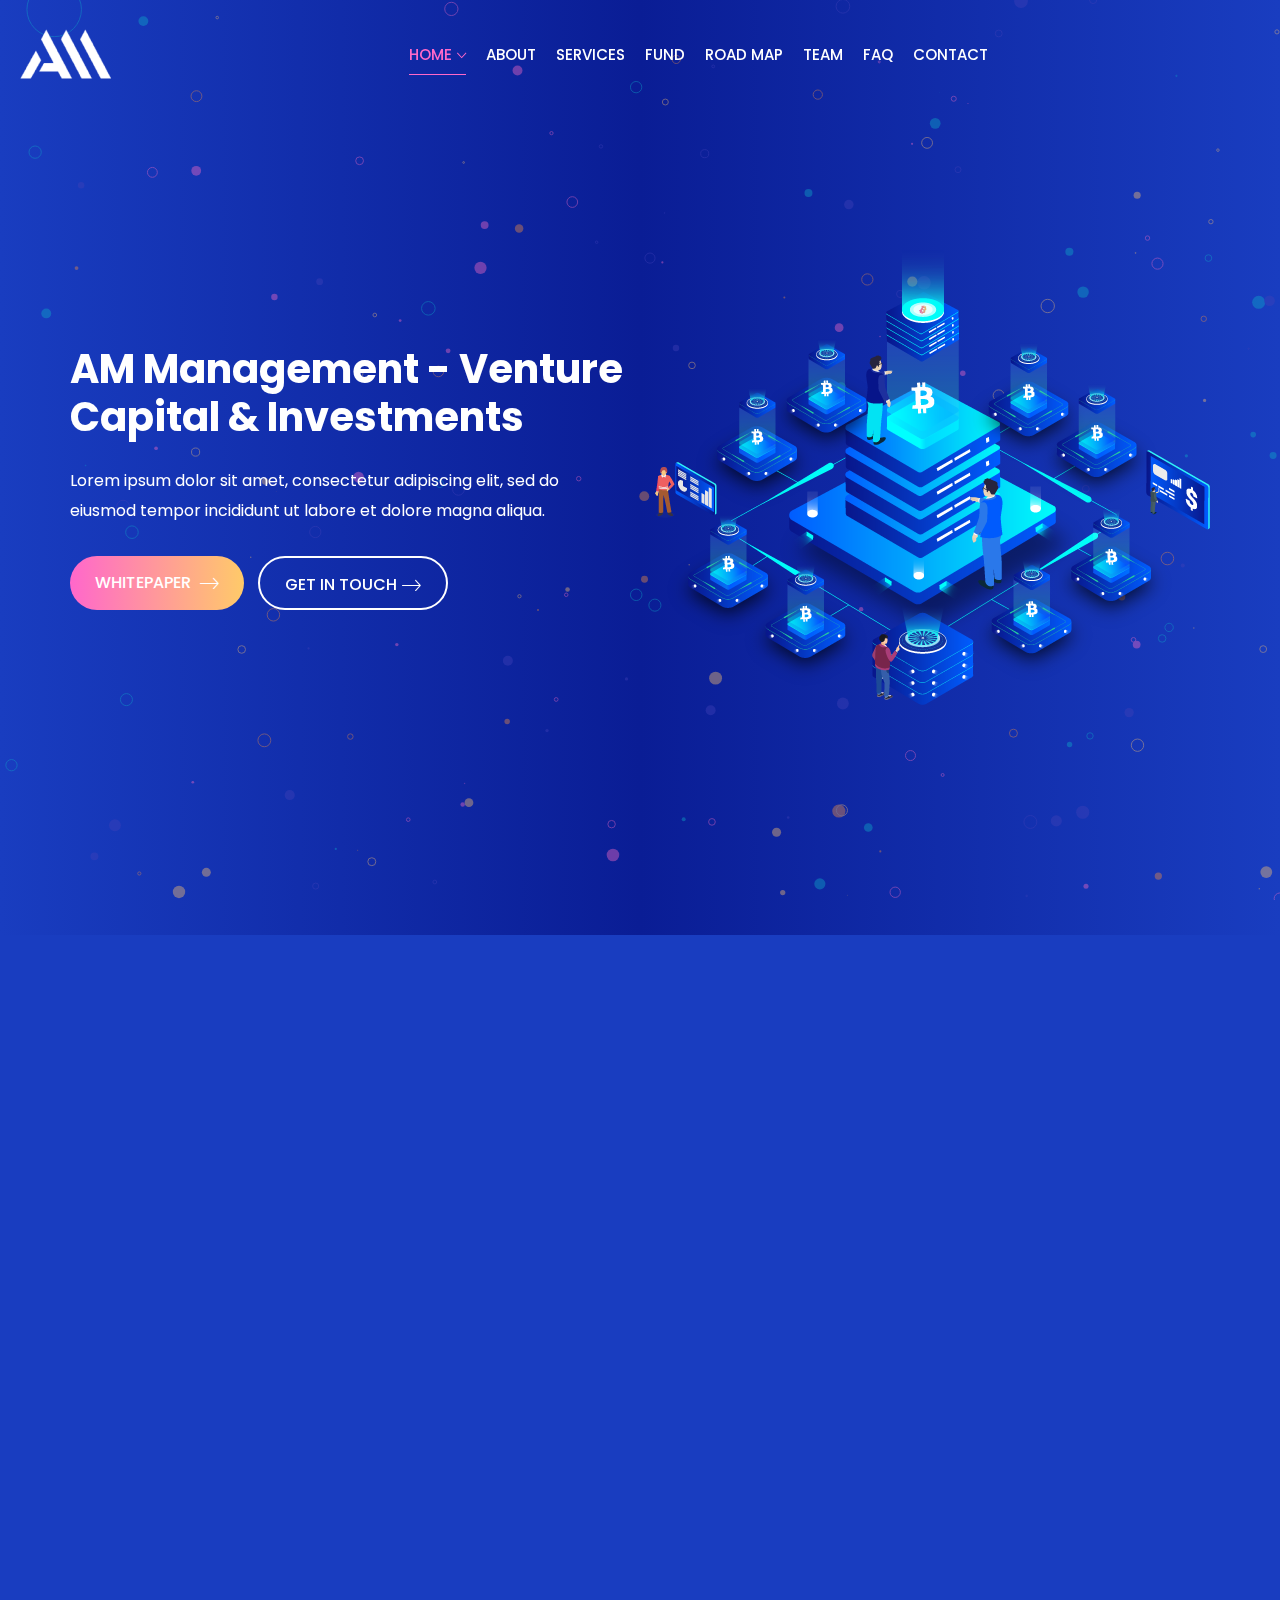
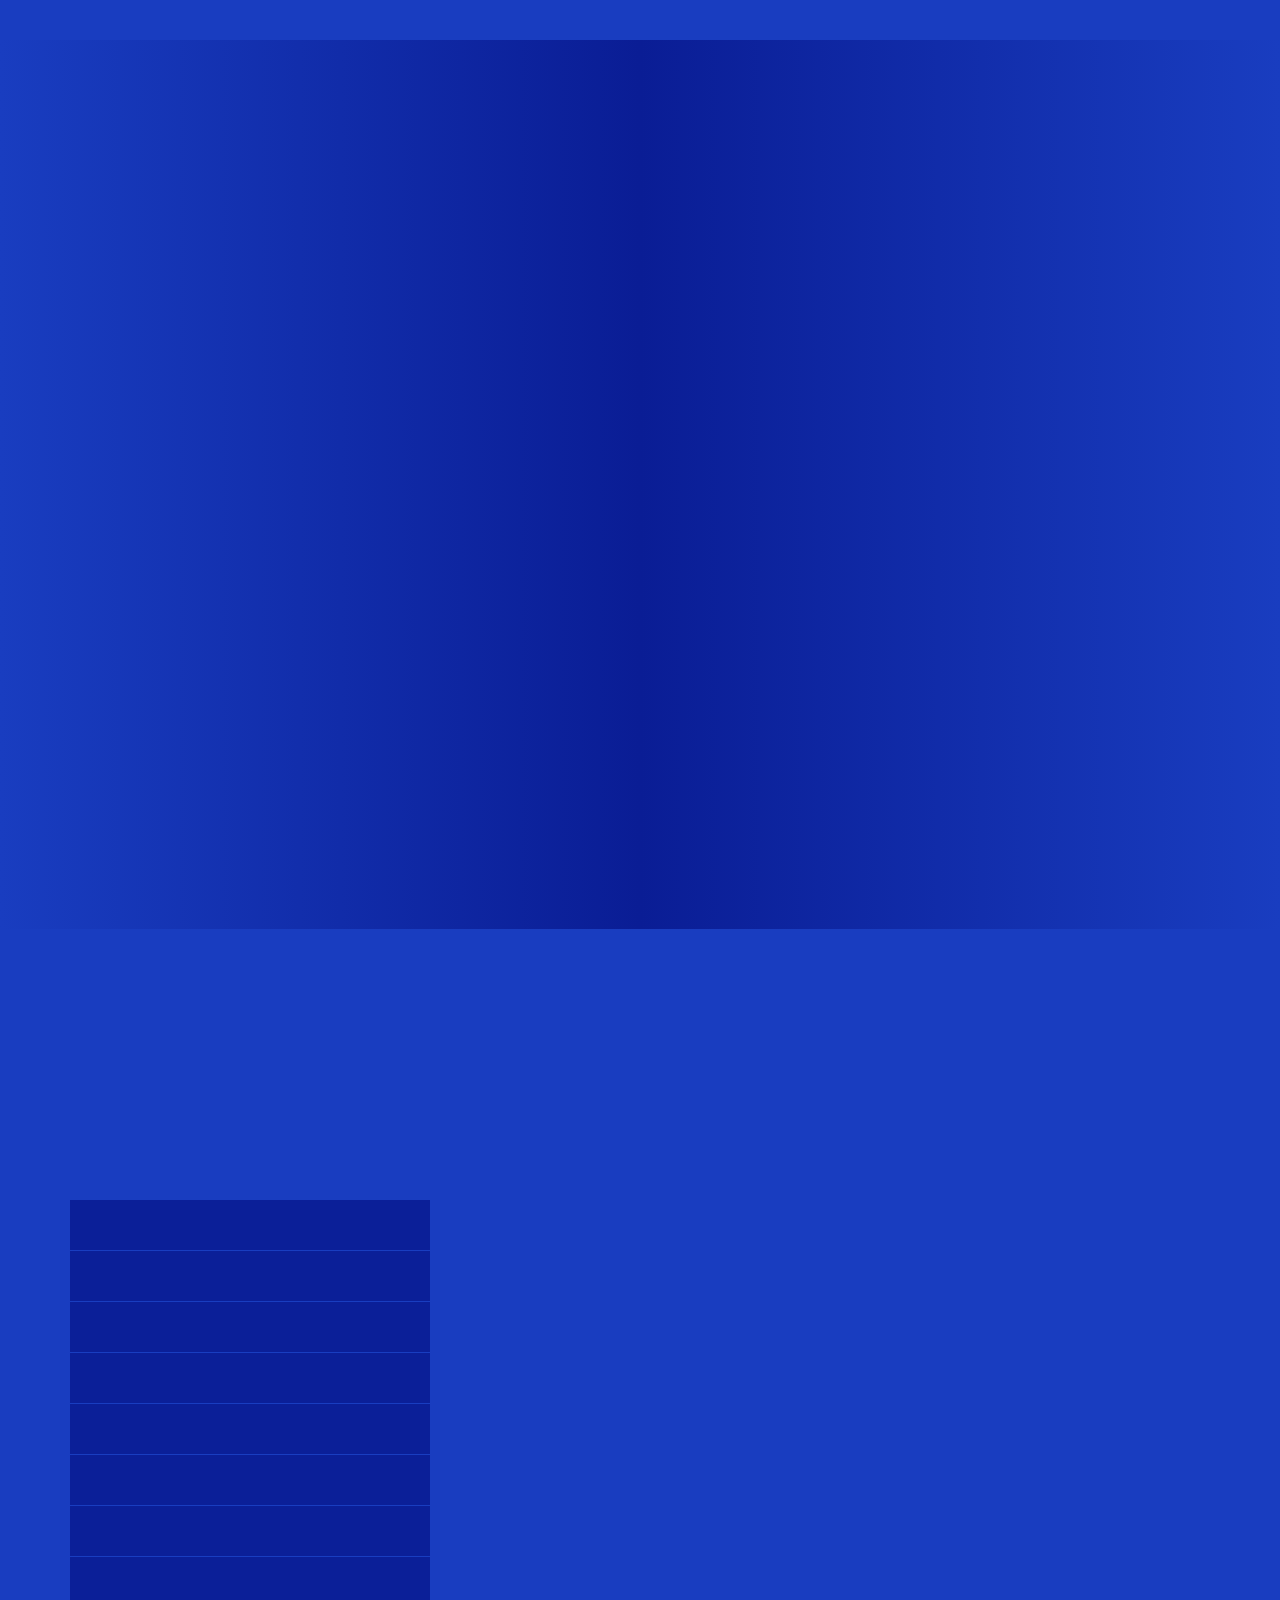
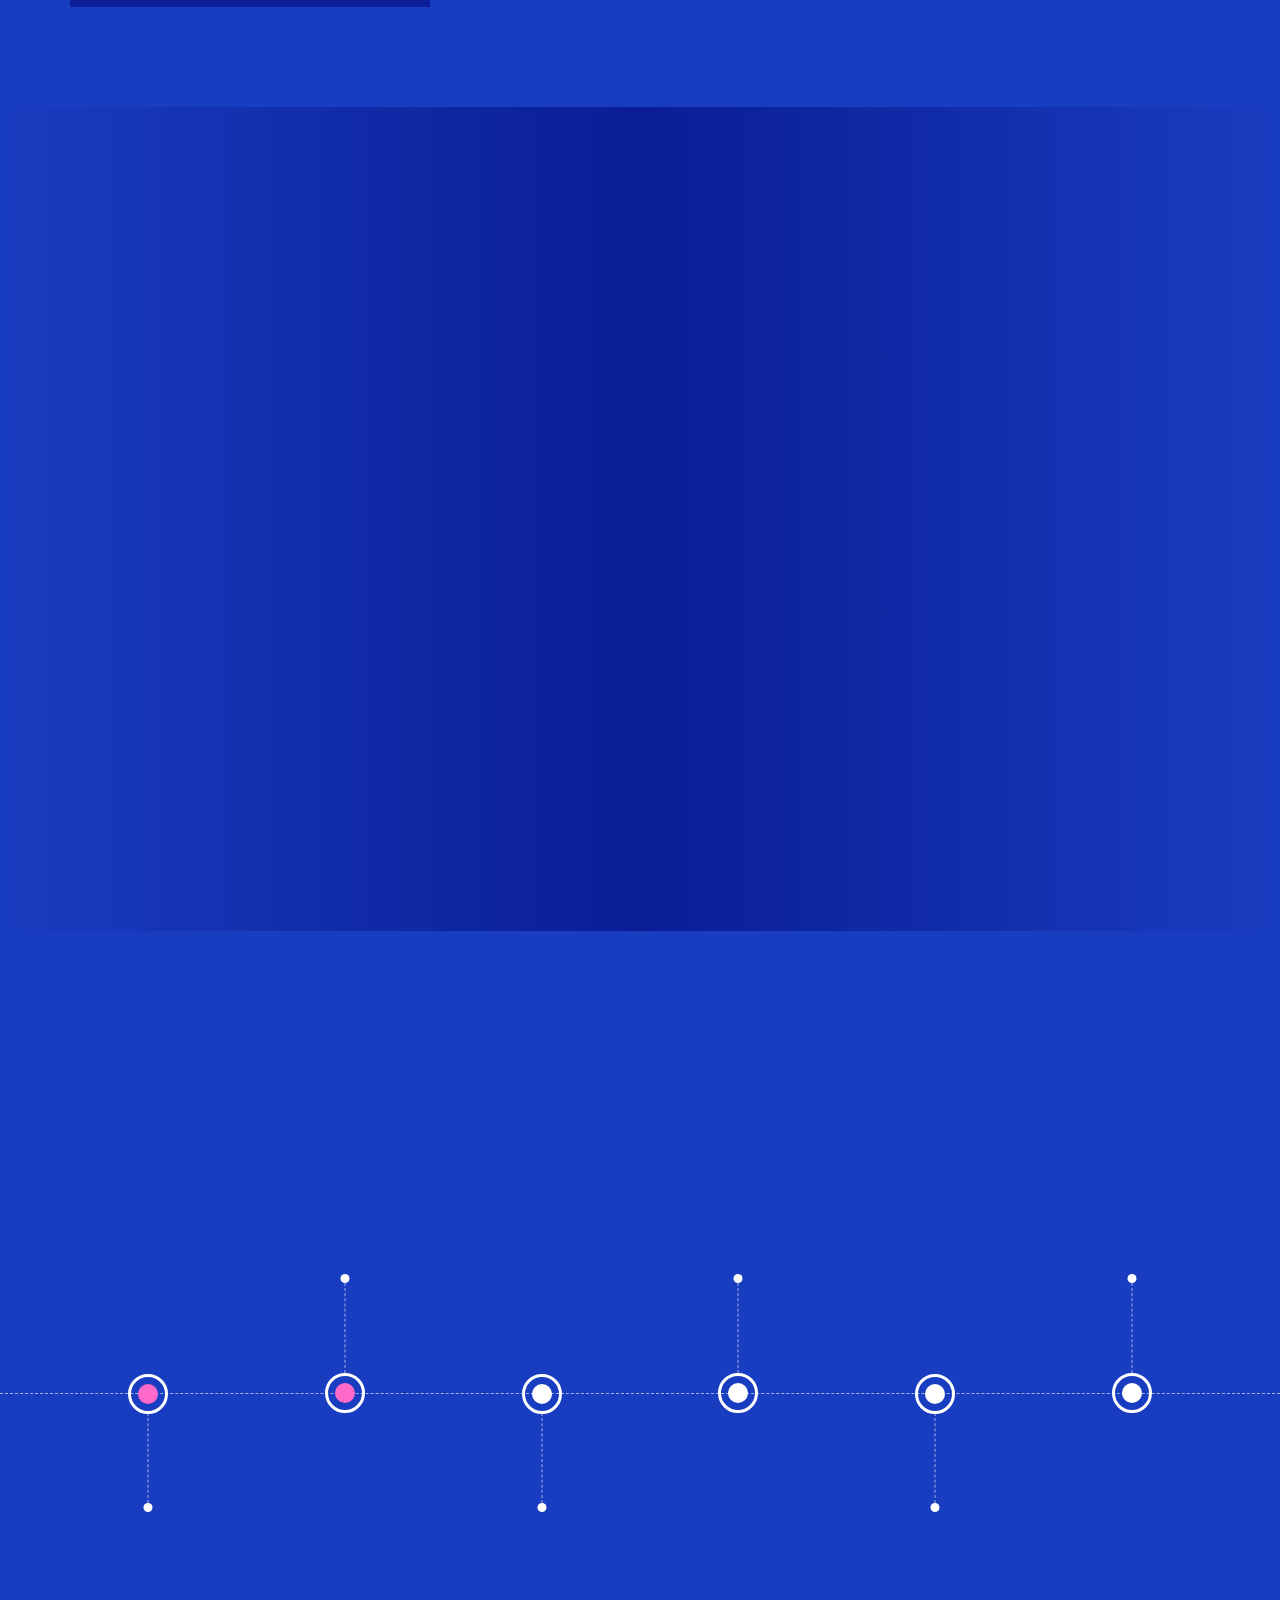
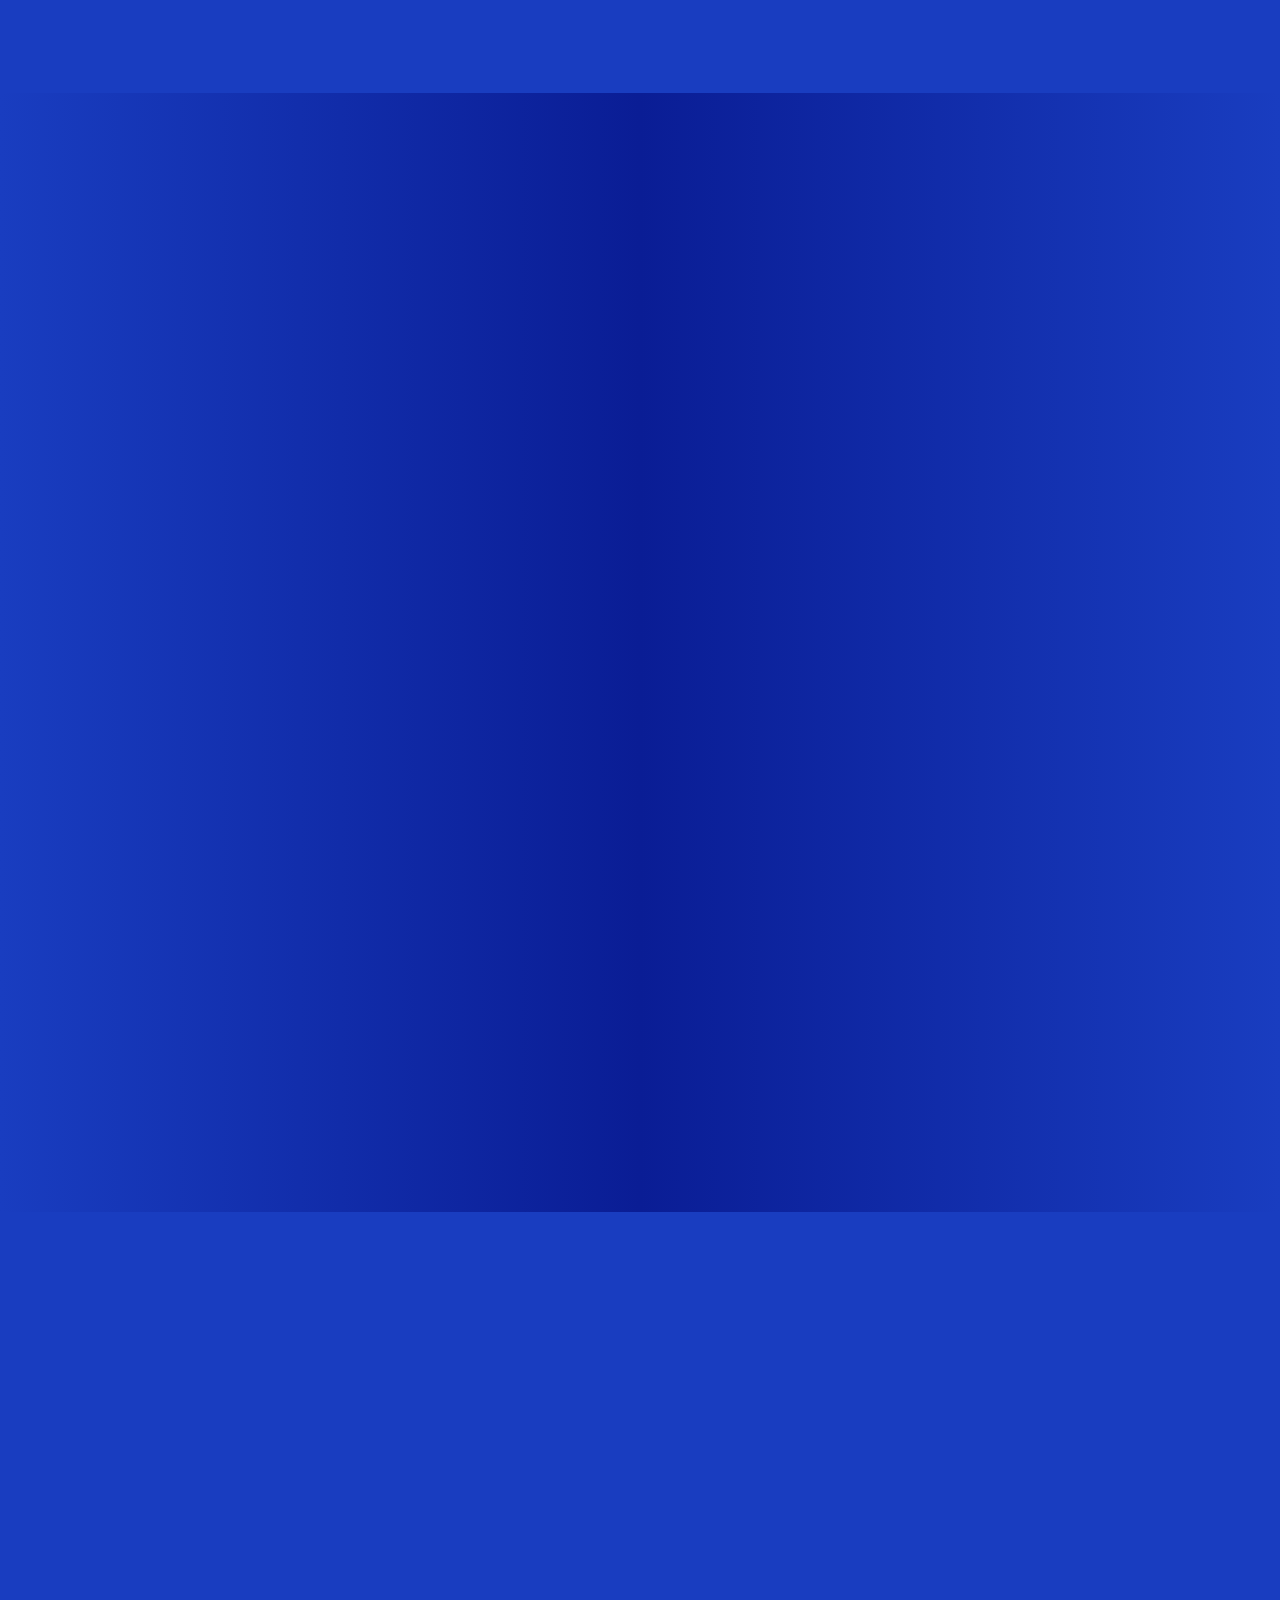
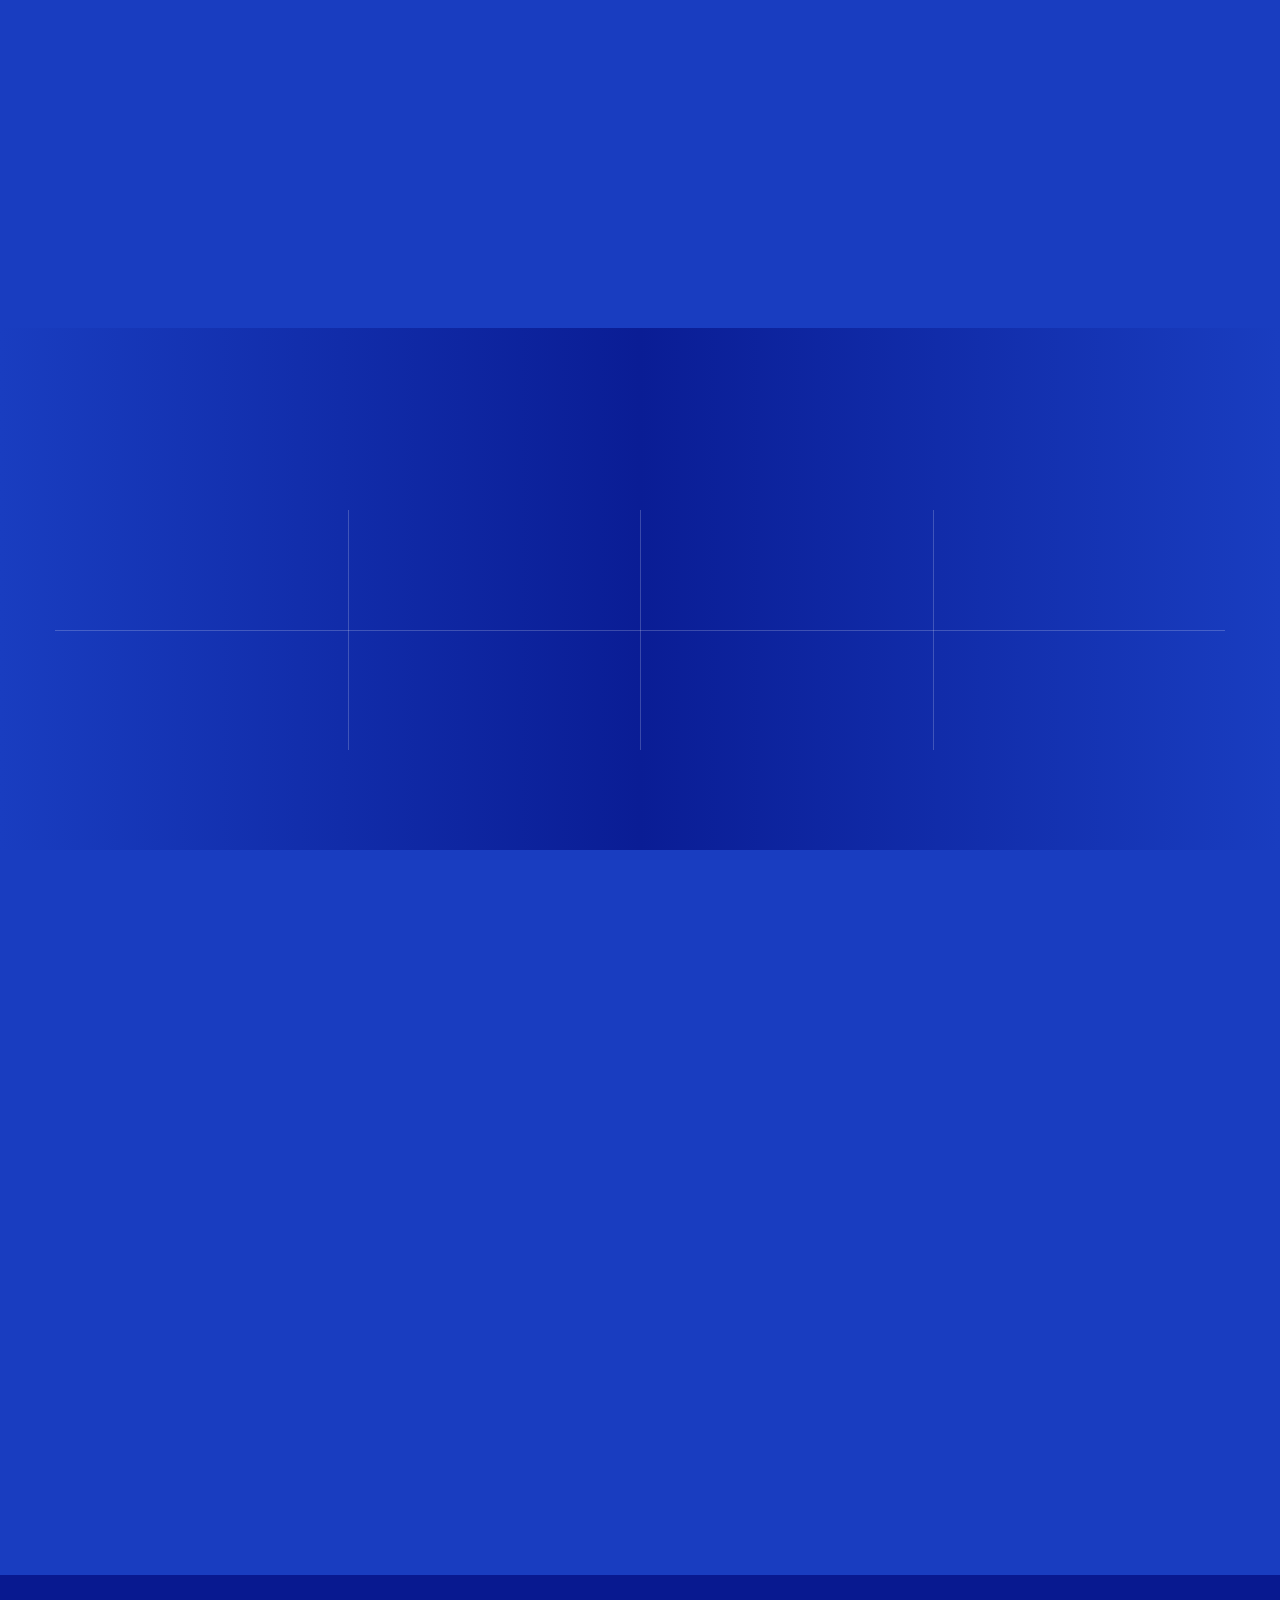
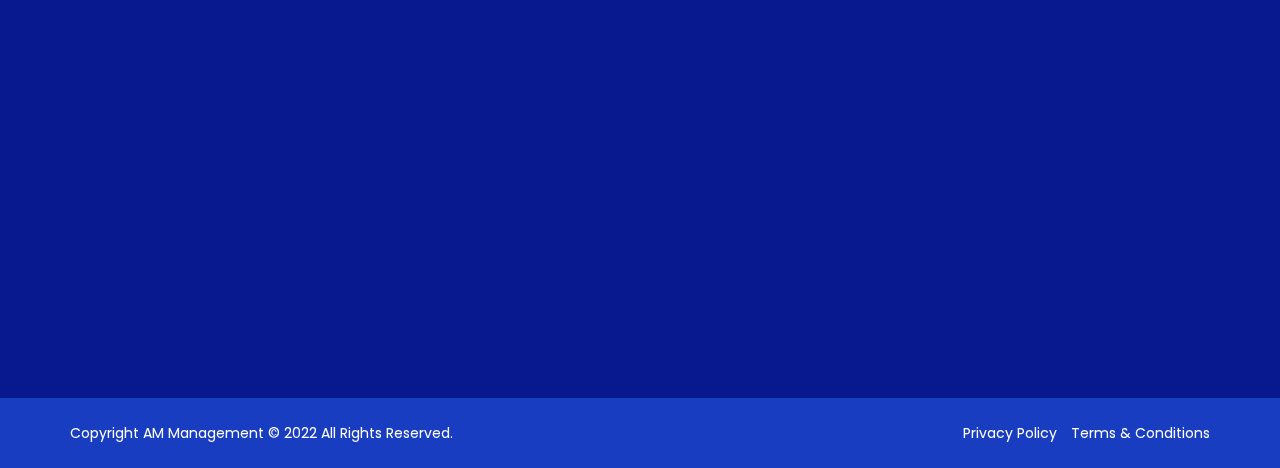
==== commit 1fb446e8: "started updating design" ====
--- a/index.html
+++ b/index.html
@@ -5,11 +5,11 @@
 <meta charset="utf-8">
 <meta http-equiv="X-UA-Compatible" content="IE=edge">
 <meta name="viewport" content="width=device-width, initial-scale=1">
-<meta name="description" content="Cryptocash is Professional Creative Template" />
+<meta name="description" content="Venture Capital | Investments | Technology" />
 <!-- SITE TITLE -->
-<title>Cryptocash – ICO, Cryptocurrency Website & ICO Landing Page HTML + Dashboard Template</title>
+<title>AM Management | Venture Capital</title>
 <!-- Favicon Icon -->
-<link rel="shortcut icon" type="image/x-icon" href="assets/images/favicon.png">
+<link rel="shortcut icon" type="image/x-icon" href="assets/images/capital.png">
 <!-- Animation CSS -->
 <link rel="stylesheet" href="assets/css/animate.css" >
 <!-- Latest Bootstrap min CSS -->
@@ -54,8 +54,8 @@
 	<div class="container-fluid">
 		<nav class="navbar navbar-expand-lg"> 
 			<a class="navbar-brand page-scroll animation" href="#home_section" data-animation="fadeInDown" data-animation-delay="1s"> 
-            	<img class="logo_light" src="assets/images/logo.png" alt="logo" /> 
-                <img class="logo_dark" src="assets/images/logo_dark.png" alt="logo" /> 
+            	<img class="logo_light" src="assets/images/Rectangle.png" alt="logo" /> 
+                <!-- <img class="logo_dark" src="assets/images/logo_dark.png" alt="logo" />  -->
             </a>
             <button class="navbar-toggler animation" type="button" data-toggle="collapse" data-target="#navbarSupportedContent" aria-controls="navbarSupportedContent" aria-expanded="false" aria-label="Toggle navigation" data-animation="fadeInDown" data-animation-delay="1.1s"> 
                 <span class="ion-android-menu"></span> 
@@ -67,127 +67,37 @@
 							<div class="dropdown-menu">
        							<ul class="list_none">
                                 	<li>
-                                        <a class="dropdown-item menu-link dropdown-toggler" href="index.html">Home Page</a>
-                                        <div class="dropdown-menu">
-                                            <ul class="list_none"> 
-                                                <li><a class="dropdown-item nav-link nav_item" href="index.html">Default</a></li> 
-                                                <li><a class="dropdown-item nav-link nav_item" href="index-particle.html">Particle</a></li>
-                                                <li><a class="dropdown-item nav-link nav_item" href="index-modern.html">modern</a></li>
-                                            </ul>
-                                        </div>
+                                        <a class="dropdown-item menu-link " href="#">Blog</a>
+        
                                 	</li>
                        				<li>
-                                        <a class="dropdown-item menu-link dropdown-toggler" href="index-light-blue-pro.html">Landing page Light Blue Pro</a>
-                                        <div class="dropdown-menu">
-                                            <ul class="list_none"> 
-                                                <li><a class="dropdown-item nav-link nav_item" href="index-light-blue-pro.html">Default</a></li> 
-                                                <li><a class="dropdown-item nav-link nav_item" href="index-light-blue-pro-particle.html">Particle</a></li>
-                                                <li><a class="dropdown-item nav-link nav_item" href="index-light-blue-pro-modern.html">modern</a></li>
-                                            </ul>
-                                        </div>
+                                        <a class="dropdown-item menu-link" href="#">News</a>
+                                        
                                    </li>
                                     <li>
-                                        <a class="dropdown-item menu-link dropdown-toggler" href="index-blue-pro.html">Landing page Blue Pro</a>
-                                        <div class="dropdown-menu">
-                                            <ul class="list_none"> 
-                                                <li><a class="dropdown-item nav-link nav_item" href="index-blue-pro.html">Default</a></li> 
-                                                <li><a class="dropdown-item nav-link nav_item" href="index-blue-pro-particle.html">Particle</a></li>
-                                                <li><a class="dropdown-item nav-link nav_item" href="index-blue-pro-modern.html">modern</a></li>
-                                            </ul>
-                                        </div>
+                                        <a class="dropdown-item menu-link" href="#">Instagram</a>
+                                        
                                    </li>
                                    <li>
-                                        <a class="dropdown-item menu-link page-scroll dropdown-toggler" href="index-blue-light.html">Landing page Light Blue</a>
-                                        <div class="dropdown-menu">
-                                            <ul class="list_none"> 
-                                                <li><a class="dropdown-item nav-link nav_item" href="index-blue-light.html">Default</a></li> 
-                                                <li><a class="dropdown-item nav-link nav_item" href="index-blue-light-particle.html">Particle</a></li>
-                                                <li><a class="dropdown-item nav-link nav_item" href="index-blue-light-modern.html">modern</a></li>
-                                            </ul>
-                                        </div>
+                                        <a class="dropdown-item menu-link page-scroll" href="#">Twitter</a>
+                                        
                                    </li>
                                    <li>
-                                        <a class="dropdown-item menu-link dropdown-toggler" href="index-blue.html">Landing page Blue</a>
-                                        <div class="dropdown-menu">
-                                            <ul class="list_none"> 
-                                                <li><a class="dropdown-item nav-link nav_item" href="index-blue.html">Default</a></li> 
-                                                <li><a class="dropdown-item nav-link nav_item" href="index-blue-particle.html">Particle</a></li>
-                                                <li><a class="dropdown-item nav-link nav_item" href="index-blue-modern.html">modern</a></li>
-                                            </ul>
-                                        </div>
-                                   </li>
-                                   <li>
-                                        <a class="dropdown-item menu-link dropdown-toggler" href="index-light-dark.html">Landing page Light Dark</a>
-                                        <div class="dropdown-menu">
-                                            <ul class="list_none"> 
-                                                <li><a class="dropdown-item nav-link nav_item" href="index-light-dark.html">Default</a></li> 
-                                                <li><a class="dropdown-item nav-link nav_item" href="index-light-dark-particle.html">Particle</a></li>
-                                                <li><a class="dropdown-item nav-link nav_item" href="index-light-dark-modern.html">modern</a></li>
-                                            </ul>
-                                        </div>
-                                   </li>
-                                   <li>
-                                        <a class="dropdown-item menu-link dropdown-toggler" href="index-dark.html">Landing page Dark</a>
-                                        <div class="dropdown-menu">
-                                            <ul class="list_none"> 
-                                                <li><a class="dropdown-item nav-link nav_item" href="index-dark.html">Default</a></li> 
-                                                <li><a class="dropdown-item nav-link nav_item" href="index-dark-particle.html">Particle</a></li>
-                                                <li><a class="dropdown-item nav-link nav_item" href="index-dark-modern.html">modern</a></li>
-                                            </ul>
-                                        </div>
-                                   </li>
-                                   <li>
-                                        <a class="dropdown-item menu-link dropdown-toggler active" href="#home_section">Landing page Royal Blue</a>
-                                        <div class="dropdown-menu">
-                                            <ul class="list_none"> 
-                                                <li><a class="dropdown-item nav-link nav_item" href="index-royal-blue.html">Default</a></li> 
-                                                <li><a class="dropdown-item nav-link nav_item" href="index-royal-blue-particle.html">Particle</a></li>
-                                                <li><a class="dropdown-item nav-link nav_item active page-scroll" href="#home_section">modern</a></li>
-                                            </ul>
-                                        </div>
-                                   </li>
-                                   <li>
-                                        <a class="dropdown-item menu-link dropdown-toggler" href="index-navy-blue.html">Landing page Navy Blue</a>
-                                        <div class="dropdown-menu">
-                                            <ul class="list_none"> 
-                                                <li><a class="dropdown-item nav-link nav_item" href="index-navy-blue.html">Default</a></li> 
-                                                <li><a class="dropdown-item nav-link nav_item" href="index-navy-blue-particle.html">Particle</a></li>
-                                                <li><a class="dropdown-item nav-link nav_item" href="index-navy-blue-modern.html">modern</a></li>
-                                            </ul>
-                                        </div>
-                                   </li>
-                                   <li>
-                                        <a class="dropdown-item menu-link dropdown-toggler" href="index-light-purple.html">Landing page Light Purple</a>
-                                        <div class="dropdown-menu">
-                                            <ul class="list_none"> 
-                                                <li><a class="dropdown-item nav-link nav_item" href="index-light-purple.html">Default</a></li> 
-                                                <li><a class="dropdown-item nav-link nav_item" href="index-light-purple-particle.html">Particle</a></li>
-                                                <li><a class="dropdown-item nav-link nav_item" href="index-light-purple-modern.html">modern</a></li>
-                                            </ul>
-                                        </div>
-                                   </li>
-                                   <li>
-                                        <a class="dropdown-item menu-link dropdown-toggler" href="index-cyan-blue.html">Landing page Cyan Blue</a>
-                                        <div class="dropdown-menu">
-                                            <ul class="list_none"> 
-                                                <li><a class="dropdown-item nav-link nav_item" href="index-cyan-blue.html">Default</a></li> 
-                                                <li><a class="dropdown-item nav-link nav_item" href="index-cyan-blue-particle.html">Particle</a></li>
-                                                <li><a class="dropdown-item nav-link nav_item" href="index-cyan-blue-modern.html">modern</a></li>
-                                            </ul>
-                                        </div>
+                                        <a class="dropdown-item menu-link" href="#">LinkedIn</a>
+                                        
                                    </li>
                       			</ul>
                          	</div>   
                     </li>
                     <li class="animation" data-animation="fadeInDown" data-animation-delay="1.2s"><a class="nav-link page-scroll nav_item" href="#about">About</a></li>
                     <li class="animation" data-animation="fadeInDown" data-animation-delay="1.3s"><a class="nav-link page-scroll nav_item" href="#service">Services</a></li>
-                    <li class="animation" data-animation="fadeInDown" data-animation-delay="1.4s"><a class="nav-link page-scroll nav_item" href="#token">Token</a></li>
+                    <li class="animation" data-animation="fadeInDown" data-animation-delay="1.4s"><a class="nav-link page-scroll nav_item" href="#token">Fund</a></li>
                     <li class="animation" data-animation="fadeInDown" data-animation-delay="1.5s"><a class="nav-link page-scroll nav_item" href="#roadmap">Road Map</a></li>
                     <li class="animation" data-animation="fadeInDown" data-animation-delay="1.6s"><a class="nav-link page-scroll nav_item" href="#team">Team</a></li>
                     <li class="animation" data-animation="fadeInDown" data-animation-delay="1.7s"><a class="nav-link page-scroll nav_item" href="#faq">FAQ</a></li>
                     <li class="animation" data-animation="fadeInDown" data-animation-delay="1.8s"><a class="nav-link page-scroll nav_item" href="#contact">Contact</a></li>
                 </ul>
-                <ul class="navbar-nav nav_btn align-items-center">
+                <!-- <ul class="navbar-nav nav_btn align-items-center">
                     <li class="animation" data-animation="fadeInDown" data-animation-delay="1.9s">
                         <div class="lng_dropdown">
                           <select name="countries" id="lng_select">
@@ -198,7 +108,7 @@
                         </div>
                     </li>
                     <li class="animation" data-animation="fadeInDown" data-animation-delay="2s"><a class="btn btn-default btn-radius nav_item" href="login.html">Login</a></li>
-                </ul>
+                </ul> -->
 			</div>
 		</nav>
 	</div>
@@ -210,13 +120,13 @@
     <canvas id="banner_canvas" class="transparent_effect fixed"></canvas>
     <div class="container">
         <div class="row align-items-center">
-            <div class="col-lg-6 col-md-12 col-sm-12 order-lg-first">
+            <div class="col-lg-6 col-md-12 col-sm-12 order-lg-first" id="header-hero">
                 <div class="banner_text text_md_center">
-                    <h1 class="animation" data-animation="fadeInUp" data-animation-delay="1.1s">Bitcoin is peer to peer innovative network</h1>
-                    <p class="animation" data-animation="fadeInUp" data-animation-delay="1.3s">The mining starts immediately after confirmed payment. First payouts within 24 hours. </p>
+                    <h1 class="animation" data-animation="fadeInUp" data-animation-delay="1.1s">AM Management - Venture Capital & Investments</h1>
+                    <p class="animation" data-animation="fadeInUp" data-animation-delay="1.3s">Lorem ipsum dolor sit amet, consectetur adipiscing elit, sed do eiusmod tempor incididunt ut labore et dolore magna aliqua. </p>
                     <div class="btn_group animation" data-animation="fadeInUp" data-animation-delay="1.4s"> 
                         <a href="#whitepaper" class="btn btn-default btn-radius content-popup">Whitepaper <i class="ion-ios-arrow-thin-right"></i></a> 
-                        <a href="#" class="btn btn-border-white btn-radius">Buy Token Now! <i class="ion-ios-arrow-thin-right"></i></a> 
+                        <a href="#" class="btn btn-border-white btn-radius">Get In Touch<i class="ion-ios-arrow-thin-right"></i></a> 
                     </div>
                     <div id="whitepaper" class="team_pop mfp-hide">
                         <div class="row m-0">
@@ -241,7 +151,7 @@
             </div>
             <div class="col-lg-6 col-md-12 col-sm-12 order-first">
                 <div class="banner_image_right res_md_mb_50 res_xs_mb_20 animation" data-animation-delay="1.5s" data-animation="fadeInRight">
-                	<img alt="banner_vector6" src="assets/images/banner_img6.png">
+                	<img alt="banner_vector6" src="assets/images/banner_img6.png" id="header-img">
                 </div>
           	</div>
         </div>
@@ -250,7 +160,7 @@
             	<div class="divider small_divider"></div>
             </div>
         </div>
-        <div class="row">
+        <!-- <div class="row">
         	<div class="col-md-12">
             	<div class="banner_inner">
                     <div class="blue_dark_bg banner_token text-center animation" data-animation="fadeIn" data-animation-delay="1.1s">
@@ -274,7 +184,7 @@
                 	</div>
                 </div>
             </div>
-        </div>
+        </div> -->
     </div>
 </section>
 <!-- END SECTION BANNER --> 
@@ -290,10 +200,10 @@
             </div>
             <div class="col-lg-6 col-md-12 col-sm-12 text_md_center">
                 <div class="title_default_light">
-                  <h4 class="animation" data-animation="fadeInUp" data-animation-delay="0.2s">About The Cryptocash</h4>
-                  <p class="animation" data-animation="fadeInUp" data-animation-delay="0.4s">Cryptocash is one of the most transformative technologies since the  invention of the Internet. Cryptocash stands firmly in support of financial freedom and the liberty that Bitcoin provides globally for anyone to voluntarily participate in a permissionless and decentralized network.</p>
-                  <p class="animation" data-animation="fadeInUp" data-animation-delay="0.6s">which empowers people to not be marginalized by governments and financial institutions. There are many variations of passages of Lorem Ipsum available, but the majority have suffered alteration in some form, by injected humour, or randomised words which don't look even slightly believable. </p>
-                  <p class="animation" data-animation="fadeInUp" data-animation-delay="0.8s">If you are going to use a passage of Lorem Ipsum, you need to be sure there isn't anything embarrassing hidden in the middle of text.</p>
+                  <h4 class="animation" data-animation="fadeInUp" data-animation-delay="0.2s">About Us</h4>
+                  <p class="animation" data-animation="fadeInUp" data-animation-delay="0.4s">Lorem ipsum dolor sit amet, consectetur adipiscing elit, sed do eiusmod tempor incididunt ut labore et dolore magna aliqua. Pretium aenean pharetra magna ac placerat vestibulum. Aliquam faucibus purus in massa tempor nec feugiat nisl pretium. Lorem ipsum dolor sit amet. Diam volutpat commodo sed egestas egestas fringilla.</p>
+                  <p class="animation" data-animation="fadeInUp" data-animation-delay="0.6s">Adipiscing enim eu turpis egestas pretium aenean pharetra magna. Amet est placerat in egestas erat imperdiet sed. Volutpat maecenas volutpat blandit aliquam etiam. Volutpat odio facilisis mauris sit.</p>
+                  <p class="animation" data-animation="fadeInUp" data-animation-delay="0.8s">Pellentesque eu tincidunt tortor aliquam nulla facilisi cras fermentum. Odio ut enim blandit volutpat maecenas volutpat blandit aliquam.</p>
                 </div>
                 <a class="btn btn-primary video animation text-white" data-animation-delay="1s" data-animation="fadeInUp" href="https://www.youtube.com/watch?v=ZE2HxTmxfrI"><span class="ion-play gradient_box"></span>Let's Start</a>
             </div>
@@ -308,8 +218,8 @@
 		<div class="row align-items-center">
 			<div class="col-lg-8 offset-lg-2 col-md-12 col-sm-12">
 				<div class="title_default_light title_border text-center">
-                  <h4 class="animation" data-animation="fadeInUp" data-animation-delay="0.2s">Meet our solution for you</h4>
-                  <p class="animation" data-animation="fadeInUp" data-animation-delay="0.4s">There are many variations of passages of Lorem Ipsum available, but the majority have suffered alteration in some form, by injected humour</p>
+                  <h4 class="animation" data-animation="fadeInUp" data-animation-delay="0.2s">Meet our solutions for you</h4>
+                  <p class="animation" data-animation="fadeInUp" data-animation-delay="0.4s">Quam id leo in vitae turpis massa. Quis blandit turpis cursus in hac.</p>
         		</div>
 			</div>
         </div>
@@ -318,42 +228,42 @@
             	<div class="box_wrap text-center box_shadow_none p-0 animation" data-animation="fadeInUp" data-animation-delay="0.2s">
                 	<img src="assets/images/Wallet.png" alt="Wallet"/>
                     <h4>Secure Wallet</h4>
-                    <p>Bitcoin is received, stored, and sent using software known as a Bitcoin Wallet. There are many variations of passages of Lorem Ipsum available/p>
+                    <p>Arcu non odio euismod lacinia. Maecenas sed enim ut sem viverra aliquet eget sit amet. Eu lobortis elementum nibh tellus molestie nunc non.</p>
                 </div>
             </div>
             <div class="col-lg-4 col-md-6 col-sm-12">
             	<div class="box_wrap text-center box_shadow_none p-0 animation" data-animation="fadeInUp" data-animation-delay="0.4s">
                 	<img src="assets/images/Protection.png" alt="Protection"/>
-                    <h4>Fully Protection</h4>
-                    <p>your wallet must be secured. Bitcoin makes it possible to transfer value any where in a very easy way and it allows you to be in control of your money.</p>
+                    <h4>PoS Blockchain</h4>
+                    <p>Arcu non odio euismod lacinia. Maecenas sed enim ut sem viverra aliquet eget sit amet. Eu lobortis elementum nibh tellus molestie nunc non.</p>
                 </div>
             </div>
             <div class="col-lg-4 col-md-6 col-sm-12">
             	<div class="box_wrap text-center box_shadow_none p-0 animation" data-animation="fadeInUp" data-animation-delay="0.6s">
                 	<img src="assets/images/Analysis.png" alt="Analysis"/>
                     <h4>Analysis & Planning</h4>
-                    <p>Each user has unique needs, so there is no one size fits all for exchanges. Our Bitcoin exchange reviews detail each exchange's supported countries</p>
+                    <p>Arcu non odio euismod lacinia. Maecenas sed enim ut sem viverra aliquet eget sit amet. Eu lobortis elementum nibh tellus molestie nunc non.</p>
                 </div>
             </div>
             <div class="col-lg-4 col-md-6 col-sm-12">
             	<div class="box_wrap text-center box_shadow_none p-0 animation" data-animation="fadeInUp" data-animation-delay="0.8s">
                 	<img src="assets/images/Project.png" alt="Projects"/>
-                    <h4>Investment projects</h4>
-                    <p>Bitcoin investment opportunities exist outside of simply speculating on the Bitcoin exchange rate. sell bitcoins and profit from extreme changes</p>
+                    <h4>Real Estate</h4>
+                    <p>Arcu non odio euismod lacinia. Maecenas sed enim ut sem viverra aliquet eget sit amet. Eu lobortis elementum nibh tellus molestie nunc non.</p>
                 </div>
             </div>
             <div class="col-lg-4  col-md-6 col-sm-12">
             	<div class="box_wrap text-center box_shadow_none p-0 animation" data-animation="fadeInUp" data-animation-delay="1.0s">
                 	<img src="assets/images/Trading.png" alt="Trading"/>
                     <h4>Crypto Trading Platform</h4>
-                    <p>We take careful measures to ensure that your bitcoin is as safe as possible. Offline storage provides an important security measure against theft or loss. </p>
+                    <p>Arcu non odio euismod lacinia. Maecenas sed enim ut sem viverra aliquet eget sit amet. Eu lobortis elementum nibh tellus molestie nunc non. </p>
                 </div>
             </div>
             <div class="col-lg-4 col-md-6 col-sm-12">
             	<div class="box_wrap text-center box_shadow_none p-0 animation" data-animation="fadeInUp" data-animation-delay="1.2s">
                 	<img src="assets/images/Buy_Sell.png" alt="Buy_Sell"/>
-                    <h4>Buy & Sell Coin</h4>
-                    <p>Blockchain works with exchange partners all around the world to make buying bitcoin in your wallet both a seamless and secure experience.</p>
+                    <h4>Artificial Intelligence</h4>
+                    <p>Arcu non odio euismod lacinia. Maecenas sed enim ut sem viverra aliquet eget sit amet. Eu lobortis elementum nibh tellus molestie nunc non.</p>
                 </div>
             </div>
     	</div>
@@ -367,8 +277,8 @@
         <div class="row">
 			<div class="col-lg-6 offset-lg-3 col-md-12 col-sm-12">
                 <div class="title_default_light text-center">
-                    <h4 class="animation" data-animation="fadeInUp" data-animation-delay="0.2s">Token Distribution</h4>
-                    <p class="animation" data-animation="fadeInUp" data-animation-delay="0.4s">Join the industry leaders to discuss where the markets are heading. We accept token payments. </p>
+                    <h4 class="animation" data-animation="fadeInUp" data-animation-delay="0.2s">Fund Distribution</h4>
+                    <p class="animation" data-animation="fadeInUp" data-animation-delay="0.4s">Adipiscing enim eu turpis egestas pretium aenean pharetra magna. Amet est placerat in egestas erat imperdiet sed. </p>
                 </div>
 			</div>
         </div>
@@ -476,15 +386,15 @@
     	<div class="row">	
         	<div class="col-lg-8 offset-lg-2">
             	<div class="title_default_light text-center">
-                    <h4 class="animation" data-animation="fadeInUp" data-animation-delay="0.2s">Download Mobile App</h4>
-                    <p class="animation" data-animation="fadeInUp" data-animation-delay="0.4s">The use of crypto-currencies has become more widespread, and they are now increasingly accepted as a legitimate currency for transactions.</p>
+                    <h4 class="animation" data-animation="fadeInUp" data-animation-delay="0.2s">Education</h4>
+                    <p class="animation" data-animation="fadeInUp" data-animation-delay="0.4s">Eget aliquet nibh praesent tristique magna sit amet purus gravida. Amet volutpat consequat mauris nunc congue nisi vitae suscipit. </p>
                   </div>
             </div>
         </div>
     	<div class="row align-items-center small_space">
         	<div class="col-lg-4 col-md-12 col-sm-12">
                 <div class="res_md_mt_40 res_md_mb_40 res_sm_mt_20 res_sm_mb_20 text-center animation" data-animation="zoomIn" data-animation-delay="0.2s"> 
-                    <img class="bounceimg" src="assets/images/mobile_app5.png" alt="mobile_app5"/> 
+                    <img class="bounceimg" src="assets/images/education.png" alt="mobile_app5"/> 
                 </div>
             </div>
             <div class="col-lg-8">
@@ -496,8 +406,8 @@
                                     <img src="assets/images/Devices.png" alt="Devices"/>
                                 </div>
                                 <div class="app_desc">
-                                    <h6>Different devices compatible</h6>
-                                    <p>If you are going to use a passage of device, you need to be anything middle</p>
+                                    <h6>Title 1</h6>
+                                    <p>Pretium aenean pharetra magna ac placerat vestibulum.</p>
                                 </div>
                             </li>
                             <li class="animation" data-animation="fadeInUp" data-animation-delay="0.5s">
@@ -505,8 +415,8 @@
                                     <img src="assets/images/Online_Buy_Sell.png" alt="Online_Buy_Sell"/>
                                 </div>
                                 <div class="app_desc">
-                                    <h6>Online Buy & Sell</h6>
-                                    <p>If you are going to use a passage of device, you need to be anything middle</p>
+                                    <h6>Title 2</h6>
+                                    <p>Pretium aenean pharetra magna ac placerat vestibulum.</p>
                                 </div>
                             </li>
                             <li class="animation" data-animation="fadeInUp" data-animation-delay="0.6s">
@@ -514,8 +424,8 @@
                                     <img src="assets/images/Transformative.png" alt="Transformative"/>
                                 </div>
                                 <div class="app_desc">
-                                    <h6>Transformative technologies</h6>
-                                    <p>If you are going to use a passage of device, you need to be anything middle</p>
+                                    <h6>Title 3</h6>
+                                    <p>Pretium aenean pharetra magna ac placerat vestibulum.</p>
                                 </div>
                             </li>
                         </ul>
@@ -527,8 +437,8 @@
                                     <img src="assets/images/Manage_wallet.png" alt="Manage_wallet"/>
                                 </div>
                                 <div class="app_desc">
-                                    <h6>Manage your Wallet</h6>
-                                    <p>If you are going to use a passage of device, you need to be anything middle</p>
+                                    <h6>Title 4</h6>
+                                    <p>Pretium aenean pharetra magna ac placerat vestibulum.</p>
                                 </div>
                             </li>
                             <li class="animation" data-animation="fadeInUp" data-animation-delay="0.5s">
@@ -536,8 +446,8 @@
                                     <img src="assets/images/Stay_friend.png" alt="Stay_friend"/>
                                 </div>
                                 <div class="app_desc">
-                                    <h6>Stay with Friend</h6>
-                                    <p>If you are going to use a passage of device, you need to be anything middle</p>
+                                    <h6>Title 5</h6>
+                                    <p>Pretium aenean pharetra magna ac placerat vestibulum.</p>
                                 </div>
                             </li>
                             <li class="animation" data-animation="fadeInUp" data-animation-delay="0.6s">
@@ -545,8 +455,8 @@
                                     <img src="assets/images/Bonus.png" alt="Bonus"/>
                                 </div>
                                 <div class="app_desc">
-                                    <h6>Reward & Bonus</h6>
-                                    <p>If you are going to use a passage of device, you need to be anything middle</p>
+                                    <h6>Title 6</h6>
+                                    <p>Pretium aenean pharetra magna ac placerat vestibulum.</p>
                                 </div>
                             </li>
                         </ul>
@@ -555,8 +465,8 @@
                 <div class="row">
                     <div class="col-md-12">
                         <div data-animation-delay="0.8s" data-animation="fadeInUp" class="btn_group text_md_center mt-4 pt-2 mt-lg-0 pt-lg-0 animation"> 
-                            <a class="btn btn-default btn-radius" href="#"><em class="ion-social-android"></em>Google Store </a> 
-                            <a class="btn btn-default btn-radius" href="#"><em class="ion-social-apple"></em>Apple Store</a> 
+                            <a class="btn btn-default btn-radius" href="#"><em class="ion-social-android"></em>Link One </a> 
+                            <a class="btn btn-default btn-radius" href="#"><em class="ion-social-apple"></em>Link Two</a> 
                         </div>
                     </div>
                 </div>
@@ -634,7 +544,7 @@
           <div class="col-lg-8 col-md-12 offset-lg-2">
             <div class="title_default_light title_border text-center">
               <h4 class="animation" data-animation="fadeInUp" data-animation-delay="0.2s">Leadership Team</h4>
-              <p class="animation" data-animation="fadeInUp" data-animation-delay="0.4s">we are proud of our great team. He is one of the most motivated and enthusiastic people we have, and is always ready and willing to help out where needed. </p>
+              <p class="animation" data-animation="fadeInUp" data-animation-delay="0.4s">We are proud of our great team.</p>
             </div>
           </div>
         </div>
@@ -1349,11 +1259,11 @@
 				<div class="col-lg-4 col-md-12">
                     <div class="footer_logo mb-3 animation" data-animation="fadeInUp" data-animation-delay="0.2s"> 
                         <a href="#home_section" class="page-scroll">
-                            <img alt="logo" src="assets/images/footer_logo.png">
+                            <img alt="logo" src="assets/images/Rectangle.png">
                         </a> 
                     </div>
                     <div class="footer_desc">
-          				<p class="animation" data-animation="fadeInUp" data-animation-delay="0.4s">Cryptocash stands firmly in support of financial freedom and the liberty that Bitcoin provides globally for anyone to voluntarily participate in a permissionless and decentralized network.</p>
+          				<p class="animation" data-animation="fadeInUp" data-animation-delay="0.4s">Ac feugiat sed lectus vestibulum mattis ullamcorper velit. Urna molestie at elementum eu facilisis sed odio morbi quis. Non consectetur a erat nam at lectus urna.</p>
                     </div>
          		</div>
                 <div class="col-xl-6 col-lg-5 col-sm-8 res_md_mt_30 res_sm_mt_20">
@@ -1378,9 +1288,9 @@
                 <div class="col-xl-2 col-lg-3 col-sm-4 res_md_mt_30 res_sm_mt_20">
                 	<h4 class="footer_title animation" data-animation="fadeInUp" data-animation-delay="0.2s">Quick Links</h4>
                     <ul class="footer_link list_arrow">
-                    	<li class="animation" data-animation="fadeInUp" data-animation-delay="0.2s"><a href="#">Cryptocash ICO</a></li>
+                    	<li class="animation" data-animation="fadeInUp" data-animation-delay="0.2s"><a href="#">About</a></li>
                         <li class="animation" data-animation="fadeInUp" data-animation-delay="0.3s"><a href="#">Services</a></li>
-                        <li class="animation" data-animation="fadeInUp" data-animation-delay="0.4s"><a href="#">Tokens</a></li>
+                        <li class="animation" data-animation="fadeInUp" data-animation-delay="0.4s"><a href="#">Fund</a></li>
                         <li class="animation" data-animation="fadeInUp" data-animation-delay="0.5s"><a href="#">FAQ</a></li>
                         <li class="animation" data-animation="fadeInUp" data-animation-delay="0.6s"><a href="#">Contact</a></li>
                     </ul>
@@ -1392,7 +1302,7 @@
     <div class="container">
       <div class="row">
         <div class="col-md-6">
-          <p class="copyright">Copyright &copy; 2018 All Rights Reserved.</p>
+          <p class="copyright">Copyright AM Management &copy; 2022 All Rights Reserved.</p>
         </div>
         <div class="col-md-6">
           <ul class="list_none footer_menu">
@@ -1434,7 +1344,7 @@
 <script src="assets/js/chart_script3.js"></script>
 <!-- modern_canvas js --> 
 <script src="assets/js/modern_canvas.js"></script>
-<script src="assets/js/spop.min.js"></script> 
+<!-- <script src="assets/js/spop.min.js"></script>  -->
 <script src="assets/js/notification.js"></script> 
 <!-- scripts js --> 
 <script src="assets/js/scripts.js"></script>
--- a/assets/css/style.css
+++ b/assets/css/style.css
@@ -324,7 +324,7 @@
 	height:100px;
 }
 .small_divider {
-	height:50px;
+	height:230px;
 }
 .small_space {
 	margin-top:20px;
@@ -1380,7 +1380,7 @@
 .section_banner {
 	background-position: left bottom;
 	background-size: cover;
-	padding: 200px 0 100px;
+	padding: 250px 0 100px;
 	position: relative;
 	overflow:hidden;
 }
@@ -1786,6 +1786,17 @@
 	color: #0c0e27;
 	font-weight: 500;
 }
+
+/* STYLE ON IPHONES */
+@media screen and (max-width: 600px) {
+	#header-hero {
+		padding-bottom: 100px;
+	}
+	
+	#header-img {
+		padding-top: 95px;
+	}
+  }
 
 /*===================================*
 03. END BANNER SECTION
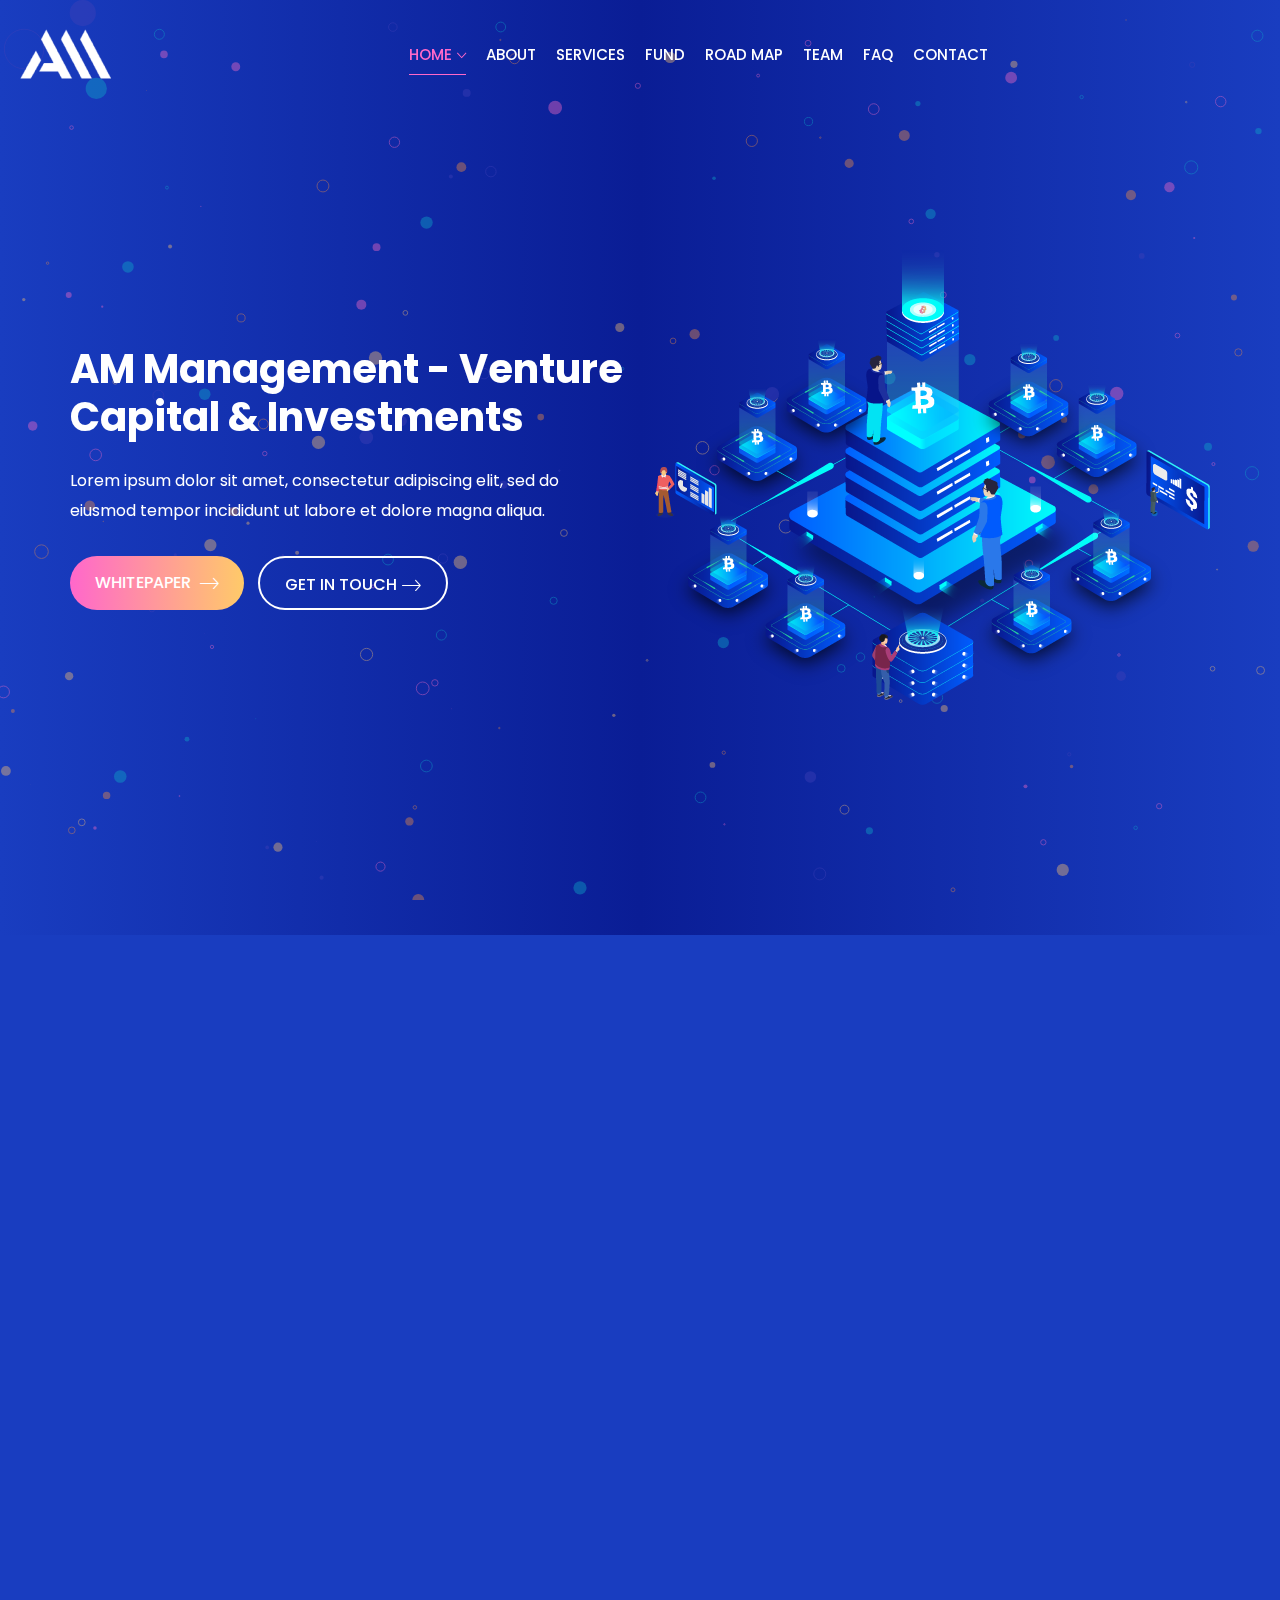
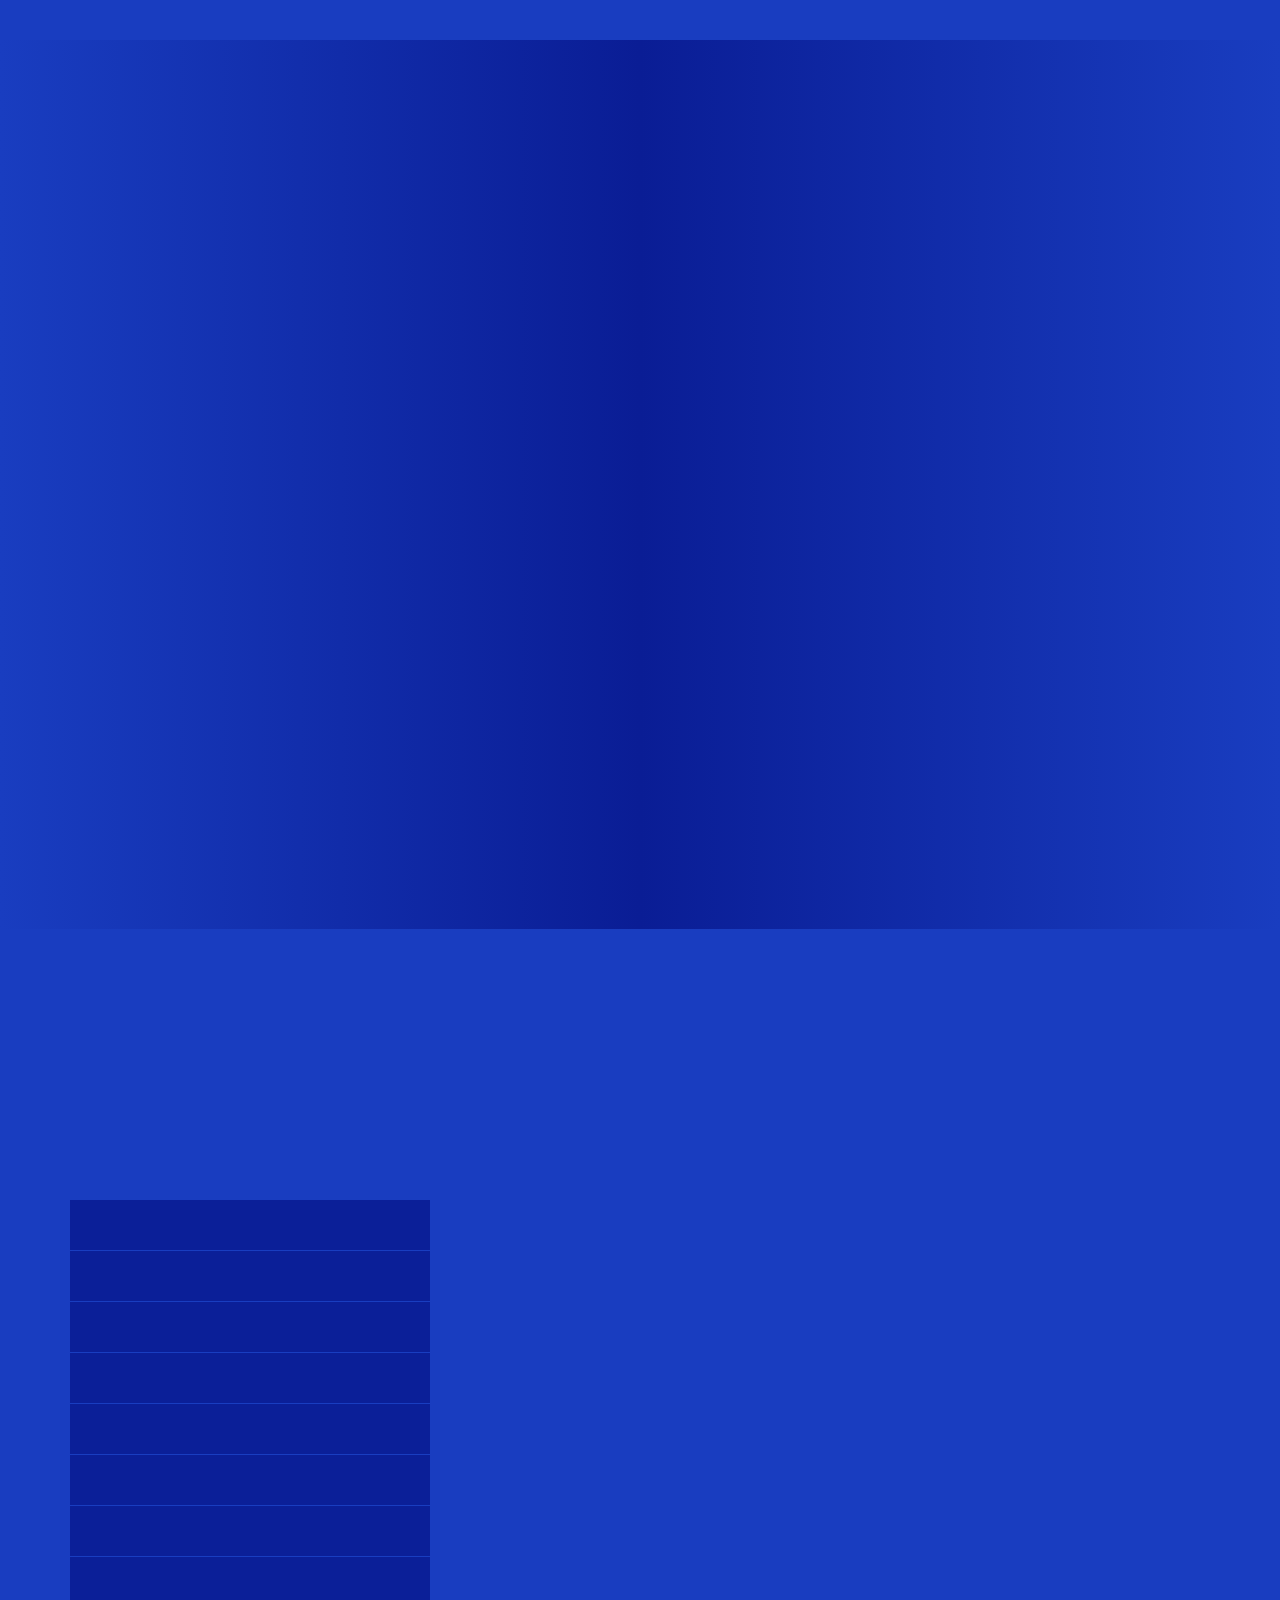
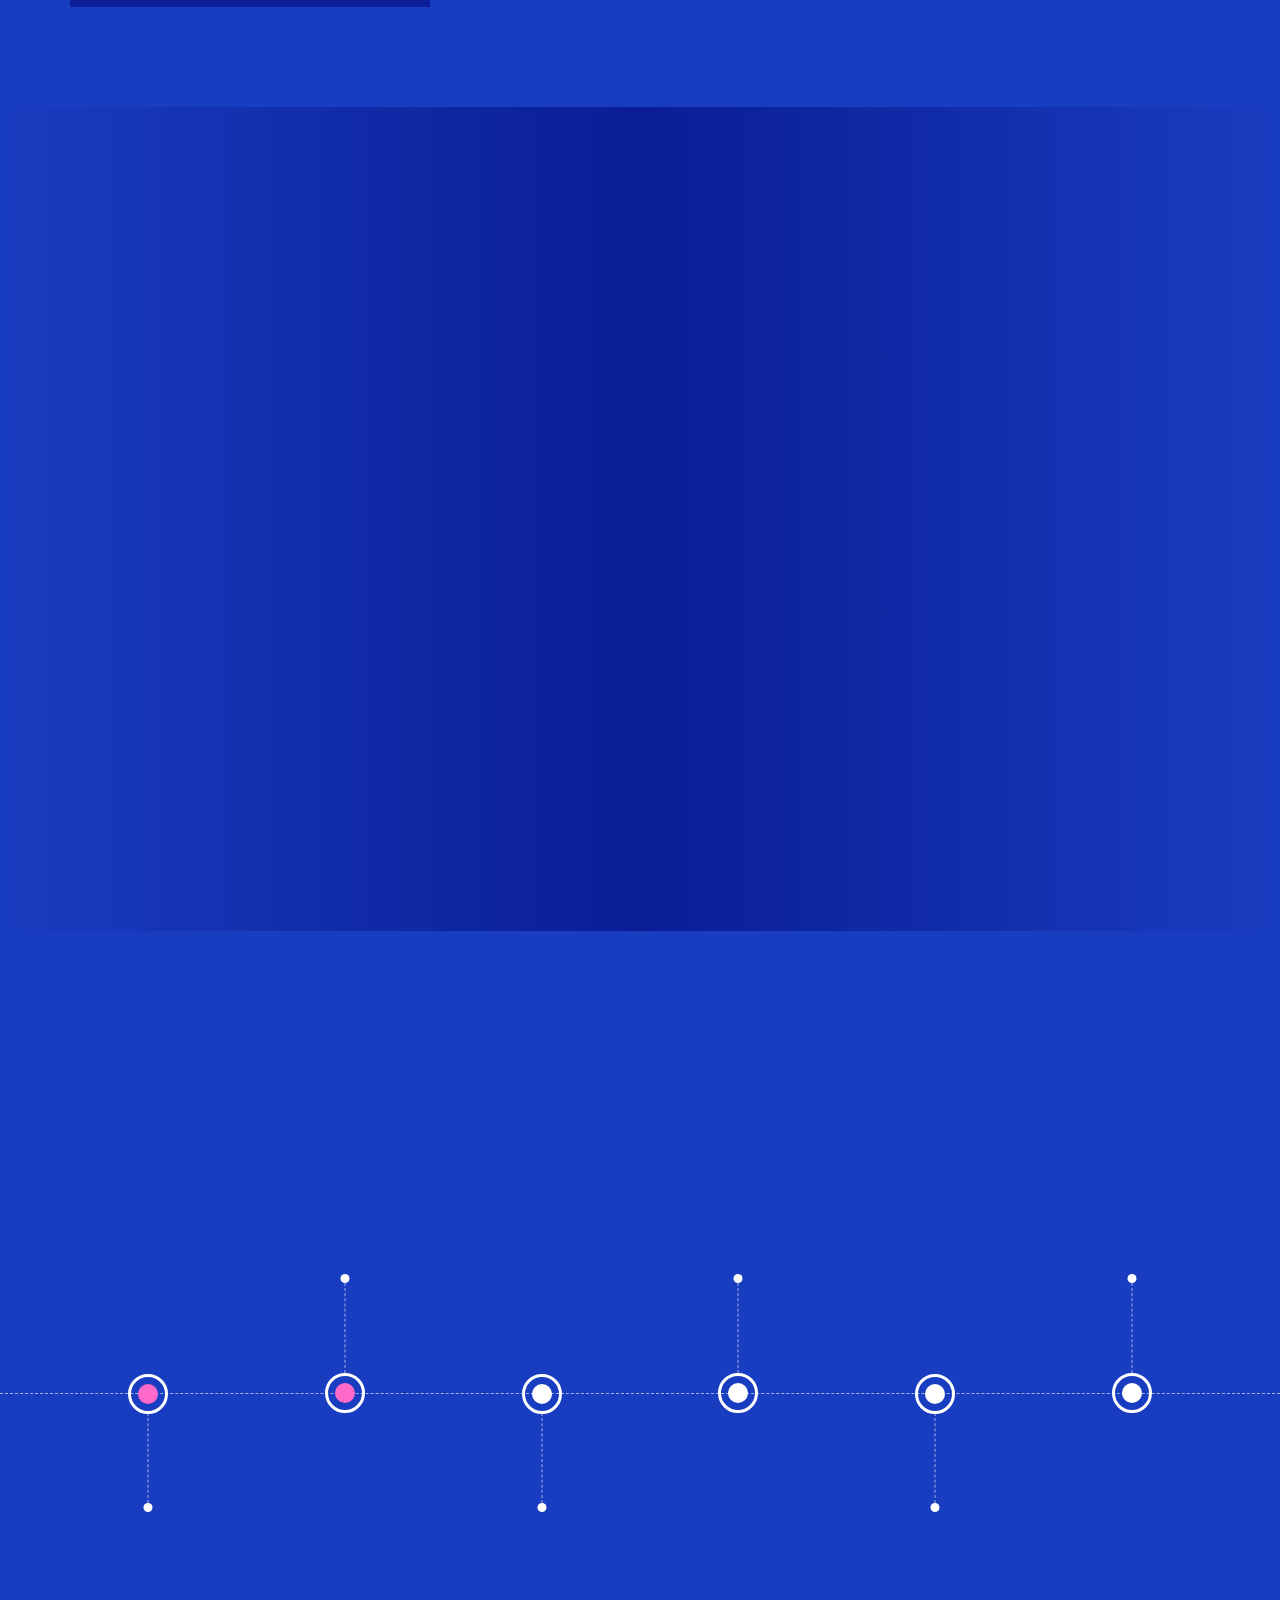
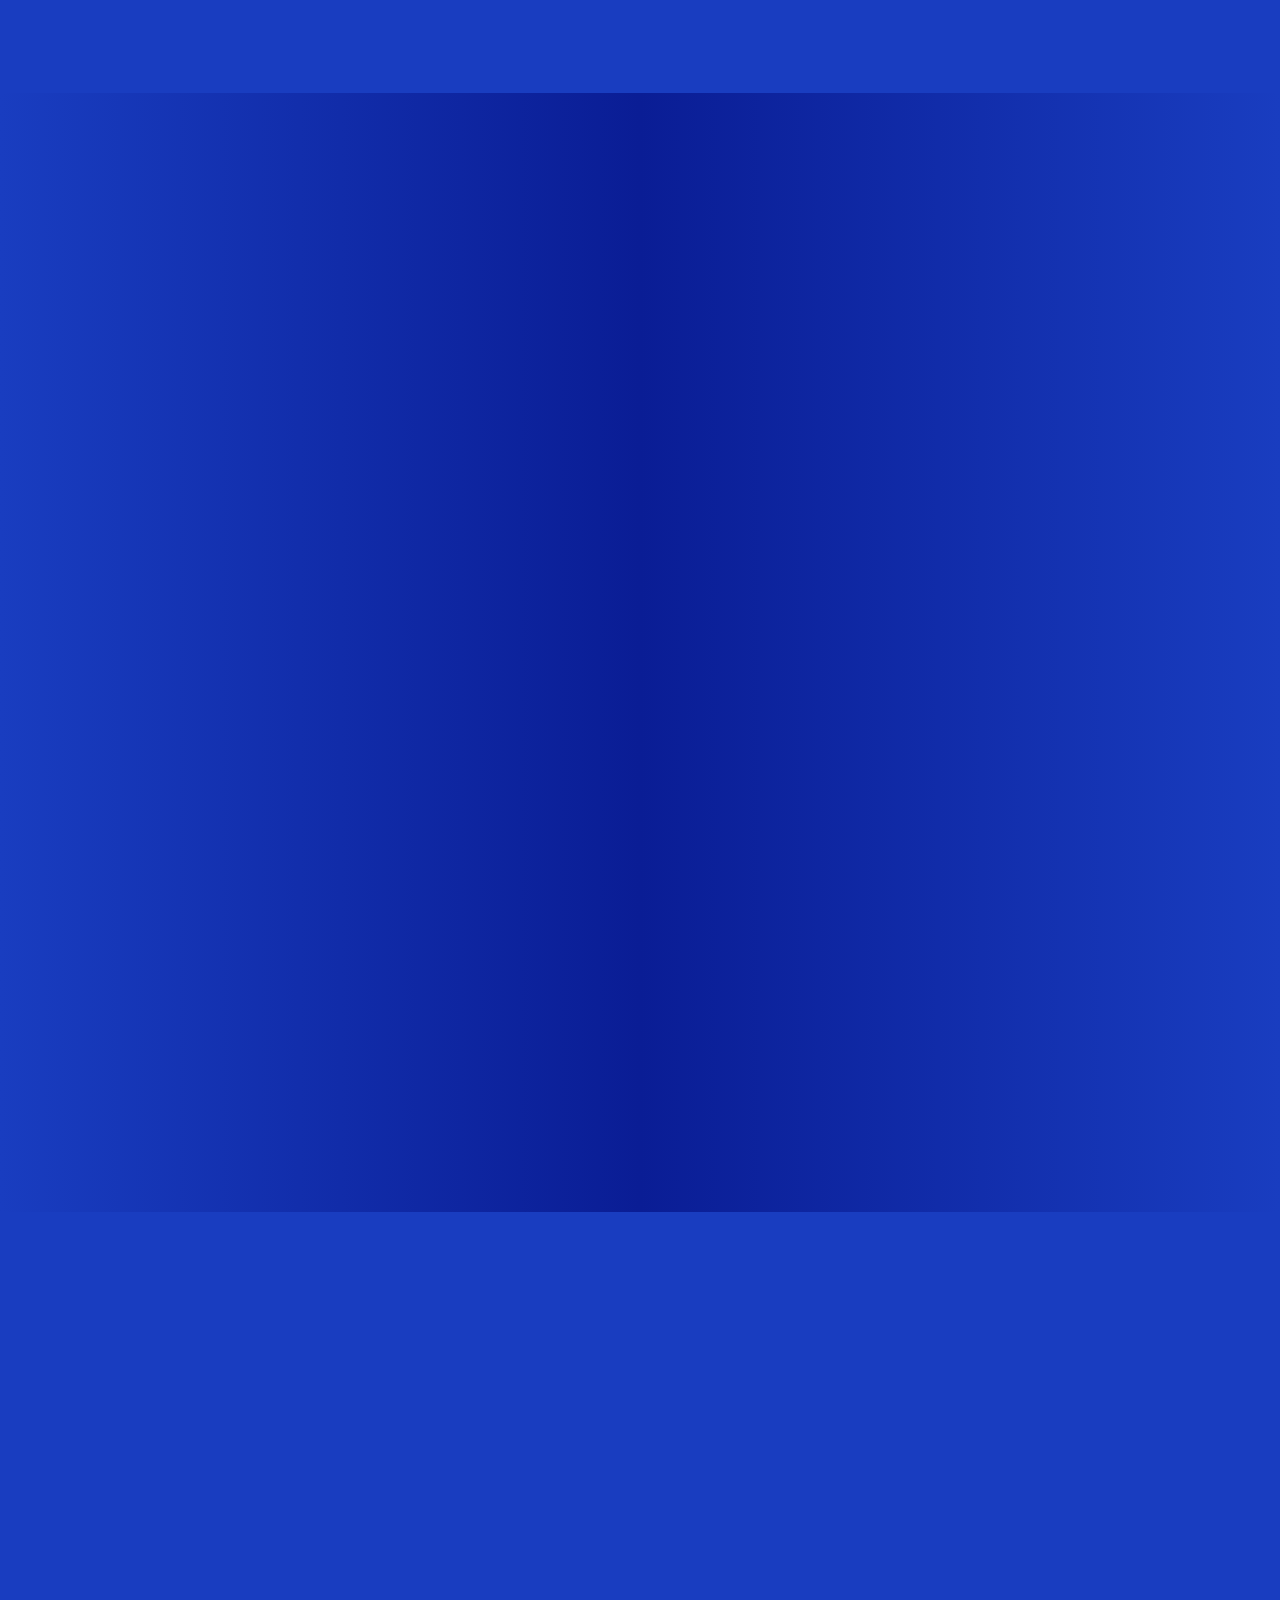
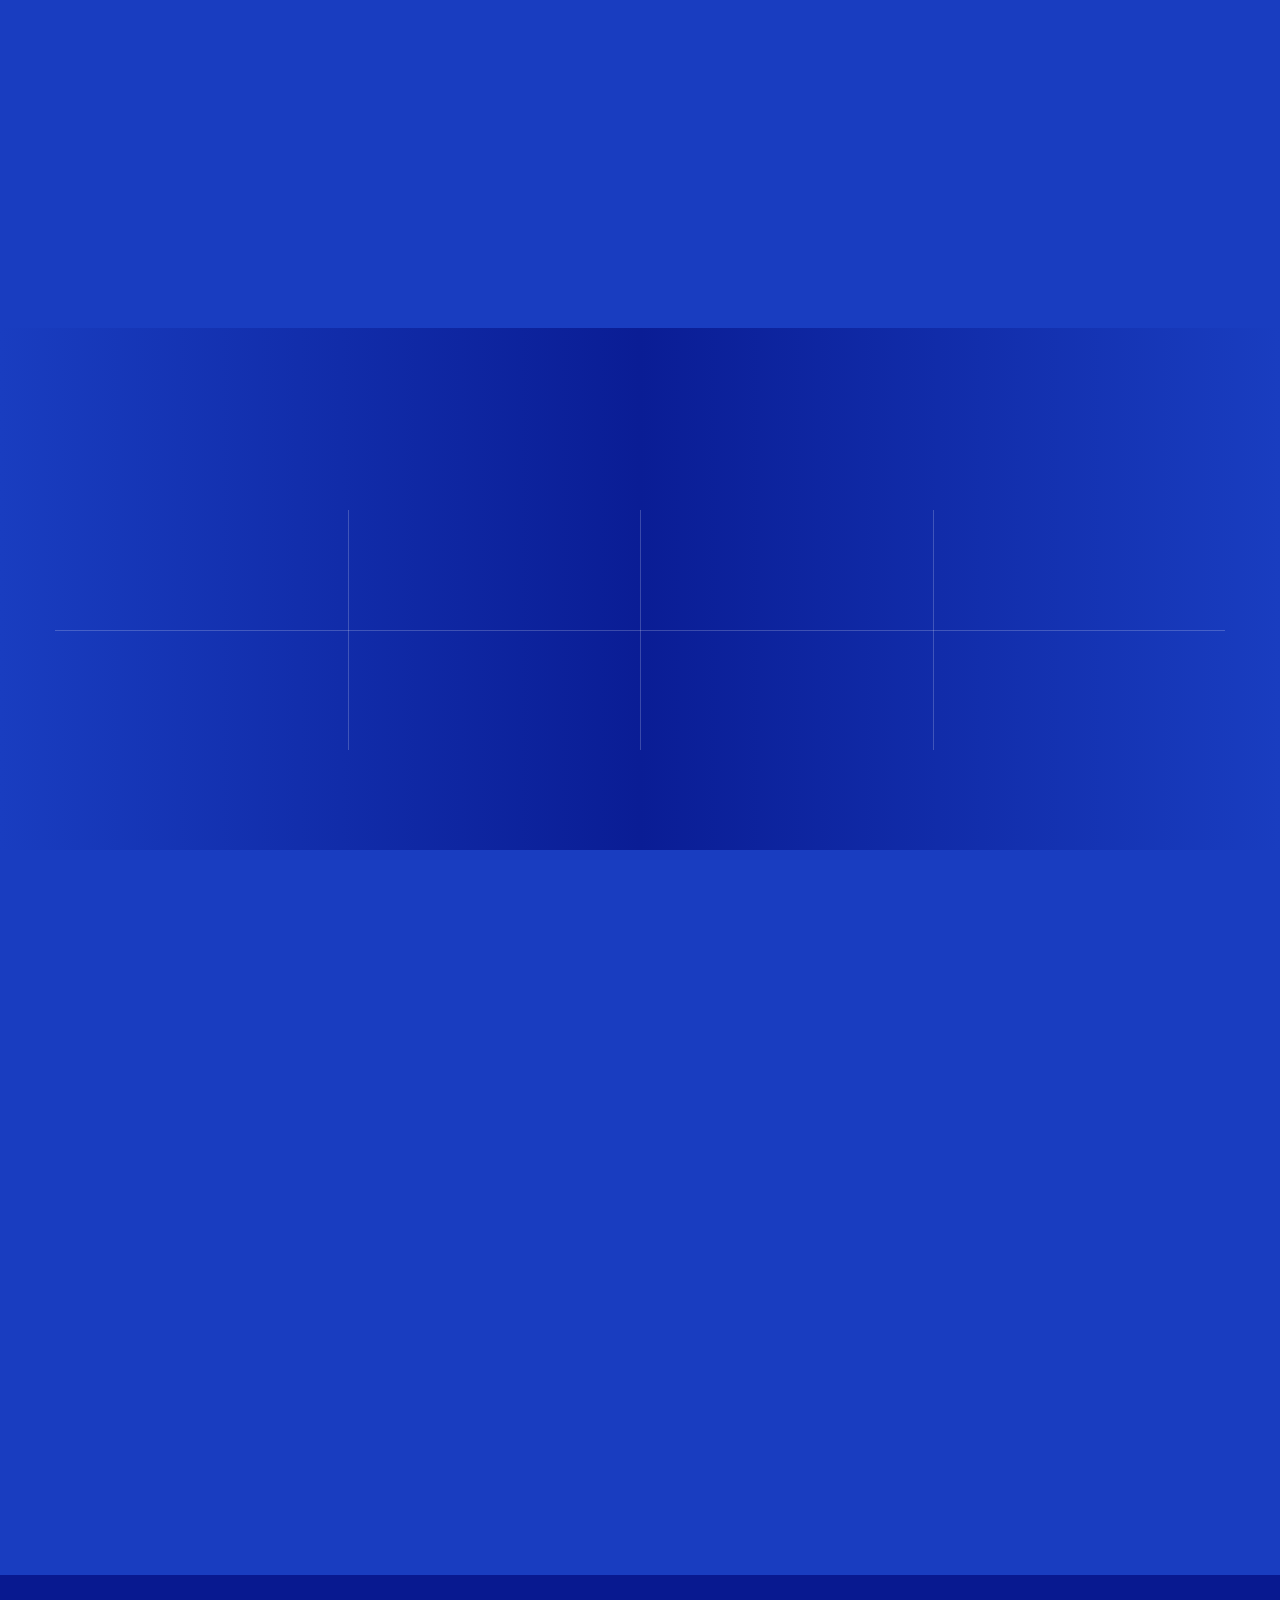
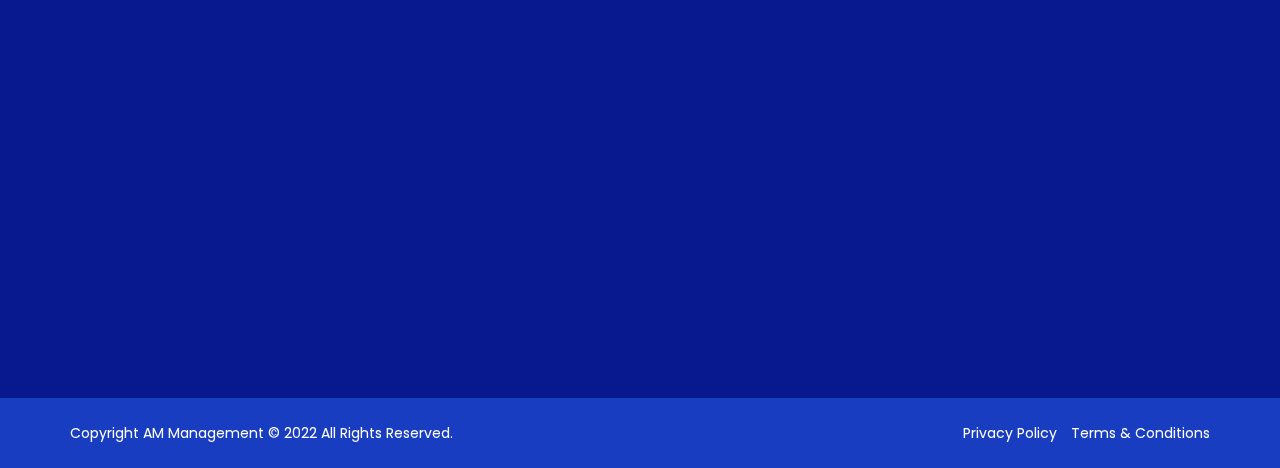
==== commit c0903154: "updates" ====
--- a/index.html
+++ b/index.html
@@ -304,7 +304,7 @@
                               <td>55,000 BCC</td>
                             </tr>
                             <tr class="animation" data-animation="fadeInUp" data-animation-delay="0.6s">
-                              <td>TOken Symbol :</td>
+                              <td>Token Symbol :</td>
                               <td>BCC</td>
                             </tr>
                             <tr class="animation" data-animation="fadeInUp" data-animation-delay="0.7s">
@@ -394,7 +394,7 @@
     	<div class="row align-items-center small_space">
         	<div class="col-lg-4 col-md-12 col-sm-12">
                 <div class="res_md_mt_40 res_md_mb_40 res_sm_mt_20 res_sm_mb_20 text-center animation" data-animation="zoomIn" data-animation-delay="0.2s"> 
-                    <img class="bounceimg" src="assets/images/education.png" alt="mobile_app5"/> 
+                    <img class="bounceimg" src="assets/images/education.png" alt="education" id="education"/> 
                 </div>
             </div>
             <div class="col-lg-8">
@@ -1195,7 +1195,7 @@
             <div class="col-lg-4 col-md-6 offset-lg-2">
             	<div class="blue_dark_bg contact_box_s2 animation" data-animation="fadeInLeft" data-animation-delay="0.1s">
                     <div class="contact_title">
-                        <h5 class="animation" data-animation="fadeInUp" data-animation-delay="0.2s">Contact With Us</h5>
+                        <h5 class="animation" data-animation="fadeInUp" data-animation-delay="0.2s">Contact Us</h5>
                         <p class="animation" data-animation="fadeInUp" data-animation-delay="0.4s">Our office is located in a beautiful building and garden</p>
                     </div>
                     <ul class="list_none contact_info mt-margin">
--- a/assets/css/style.css
+++ b/assets/css/style.css
@@ -1787,17 +1787,6 @@
 	font-weight: 500;
 }
 
-/* STYLE ON IPHONES */
-@media screen and (max-width: 600px) {
-	#header-hero {
-		padding-bottom: 100px;
-	}
-	
-	#header-img {
-		padding-top: 95px;
-	}
-  }
-
 /*===================================*
 03. END BANNER SECTION
 *===================================*/
@@ -6481,4 +6470,20 @@
 }
 /*===================================*
 26. END TOKEN NOTIFICATION POPUP
-*====================================*/+*====================================*/
+
+
+/* STYLE ON IPHONES */
+@media screen and (max-width: 600px) {
+	#header-hero {
+		padding-bottom: 100px;
+	}
+	
+	#header-img {
+		padding-top: 85px;
+	}
+
+	#education {
+		width: 75%;
+	}
+  }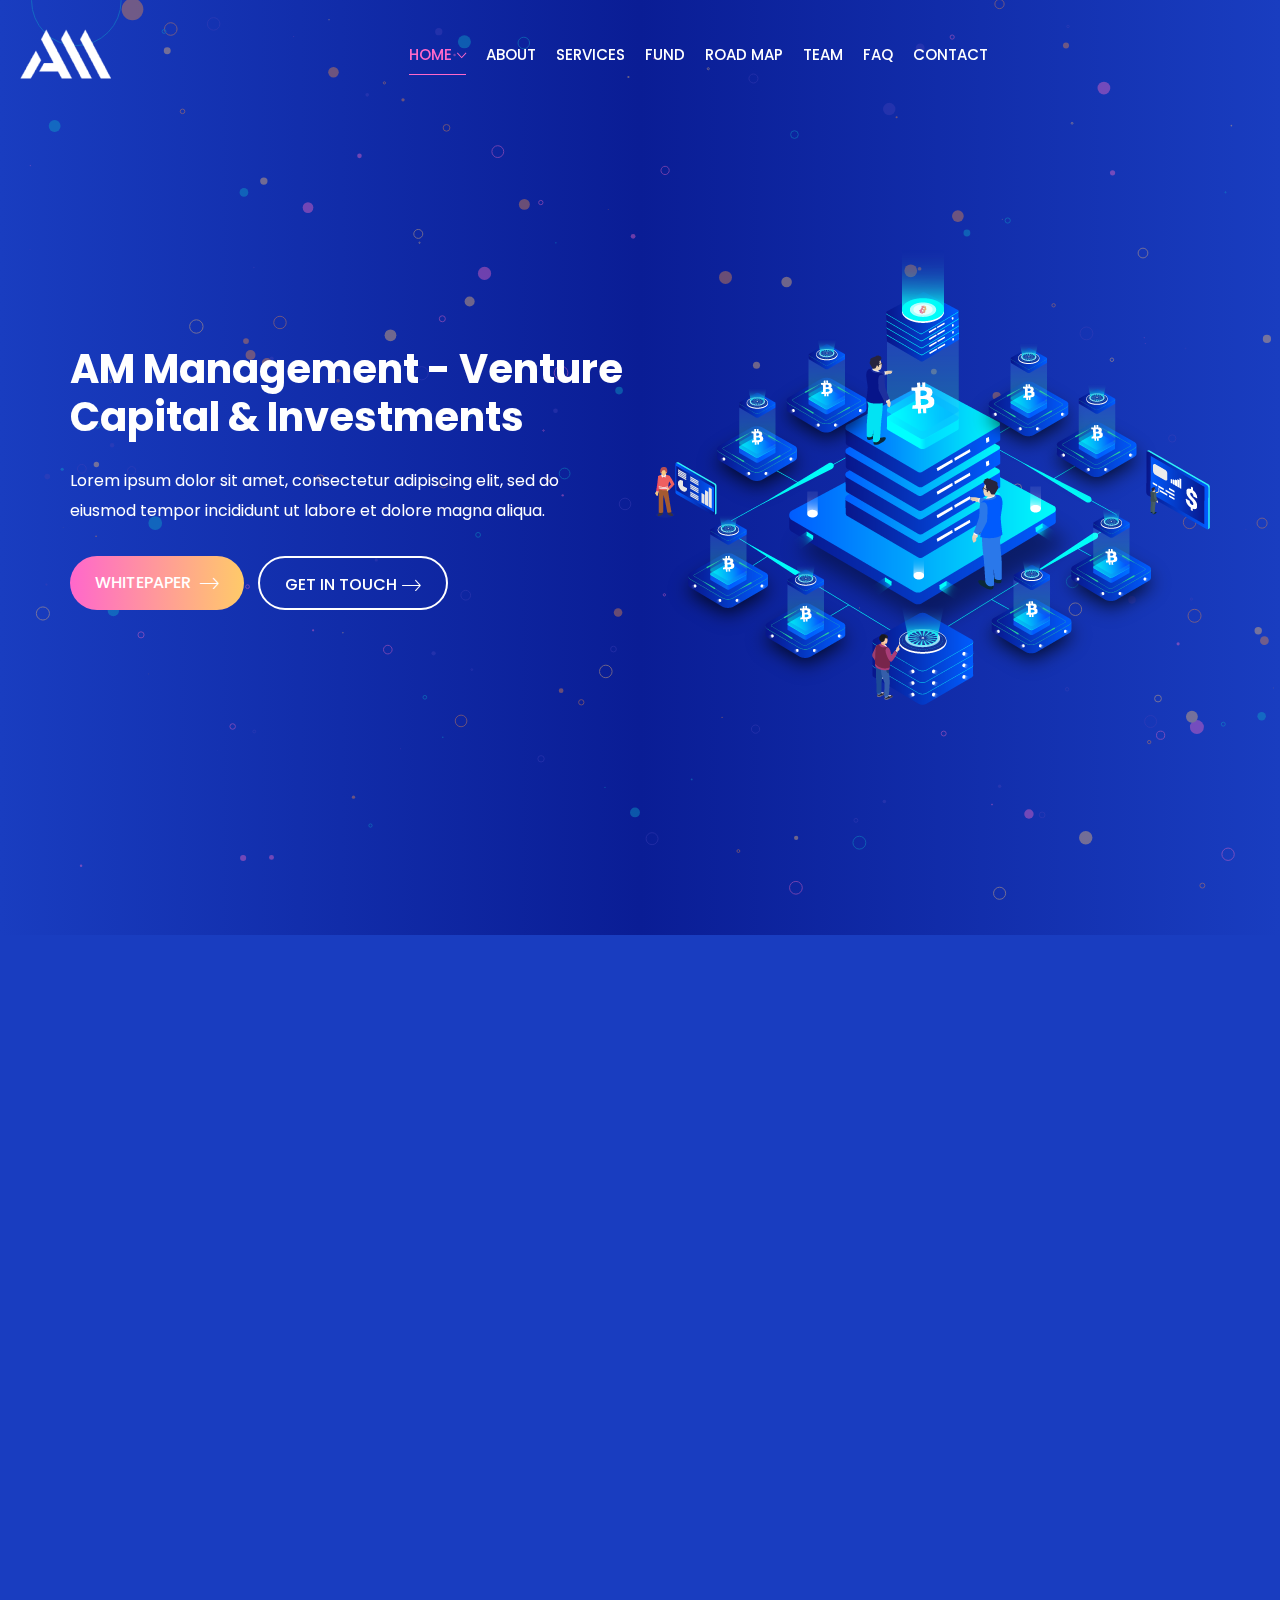
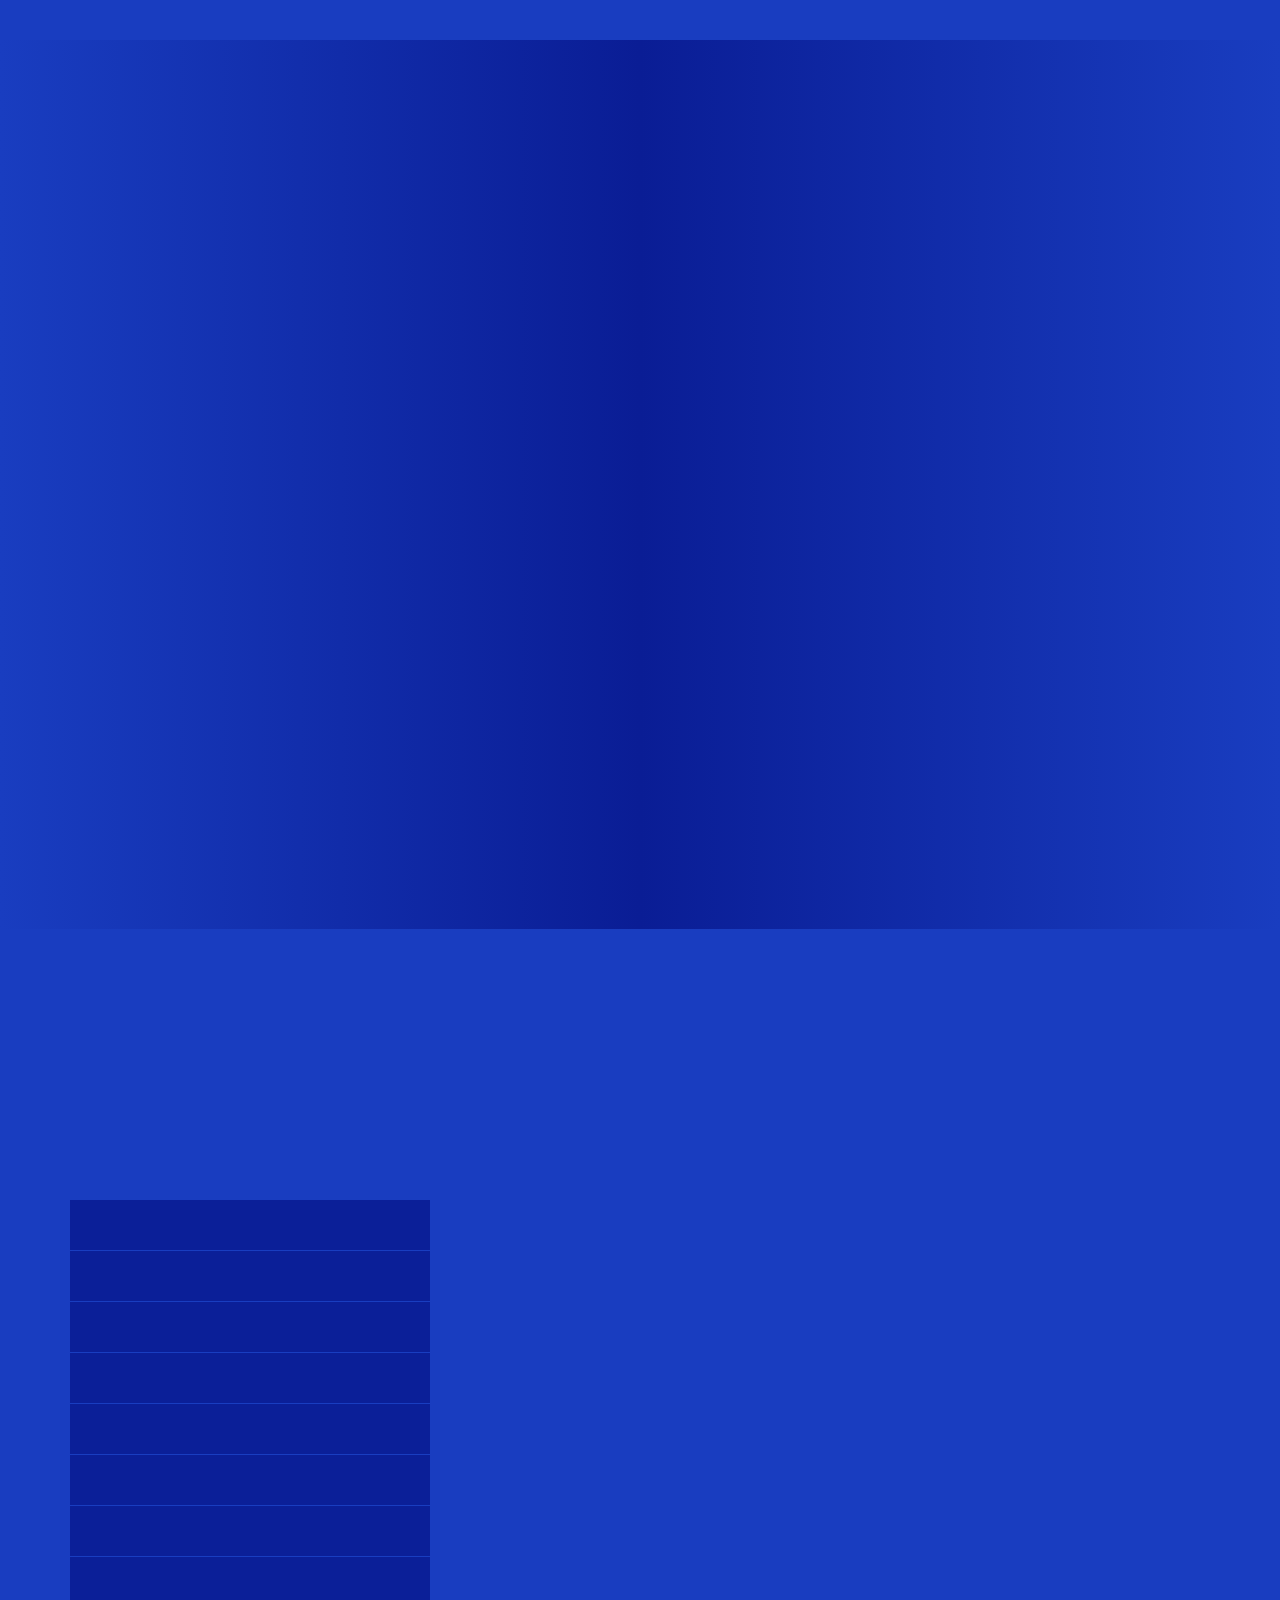
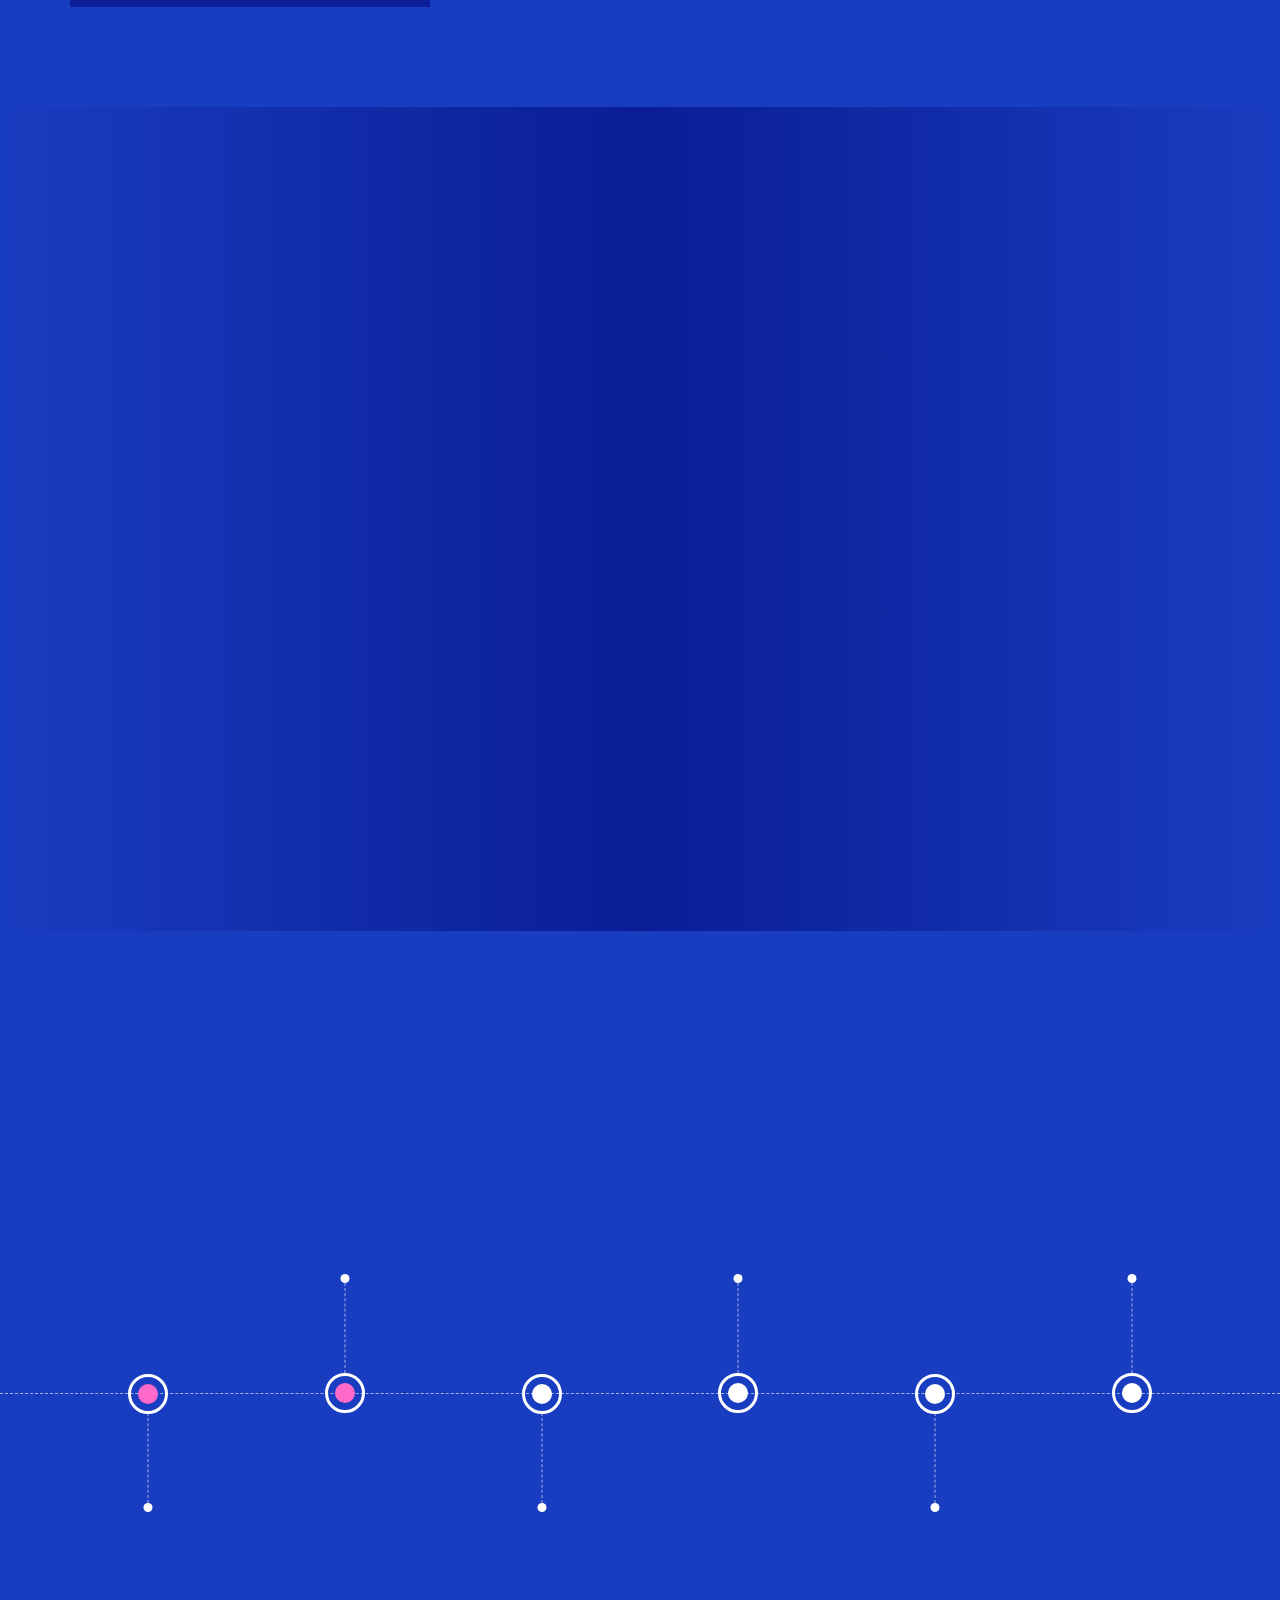
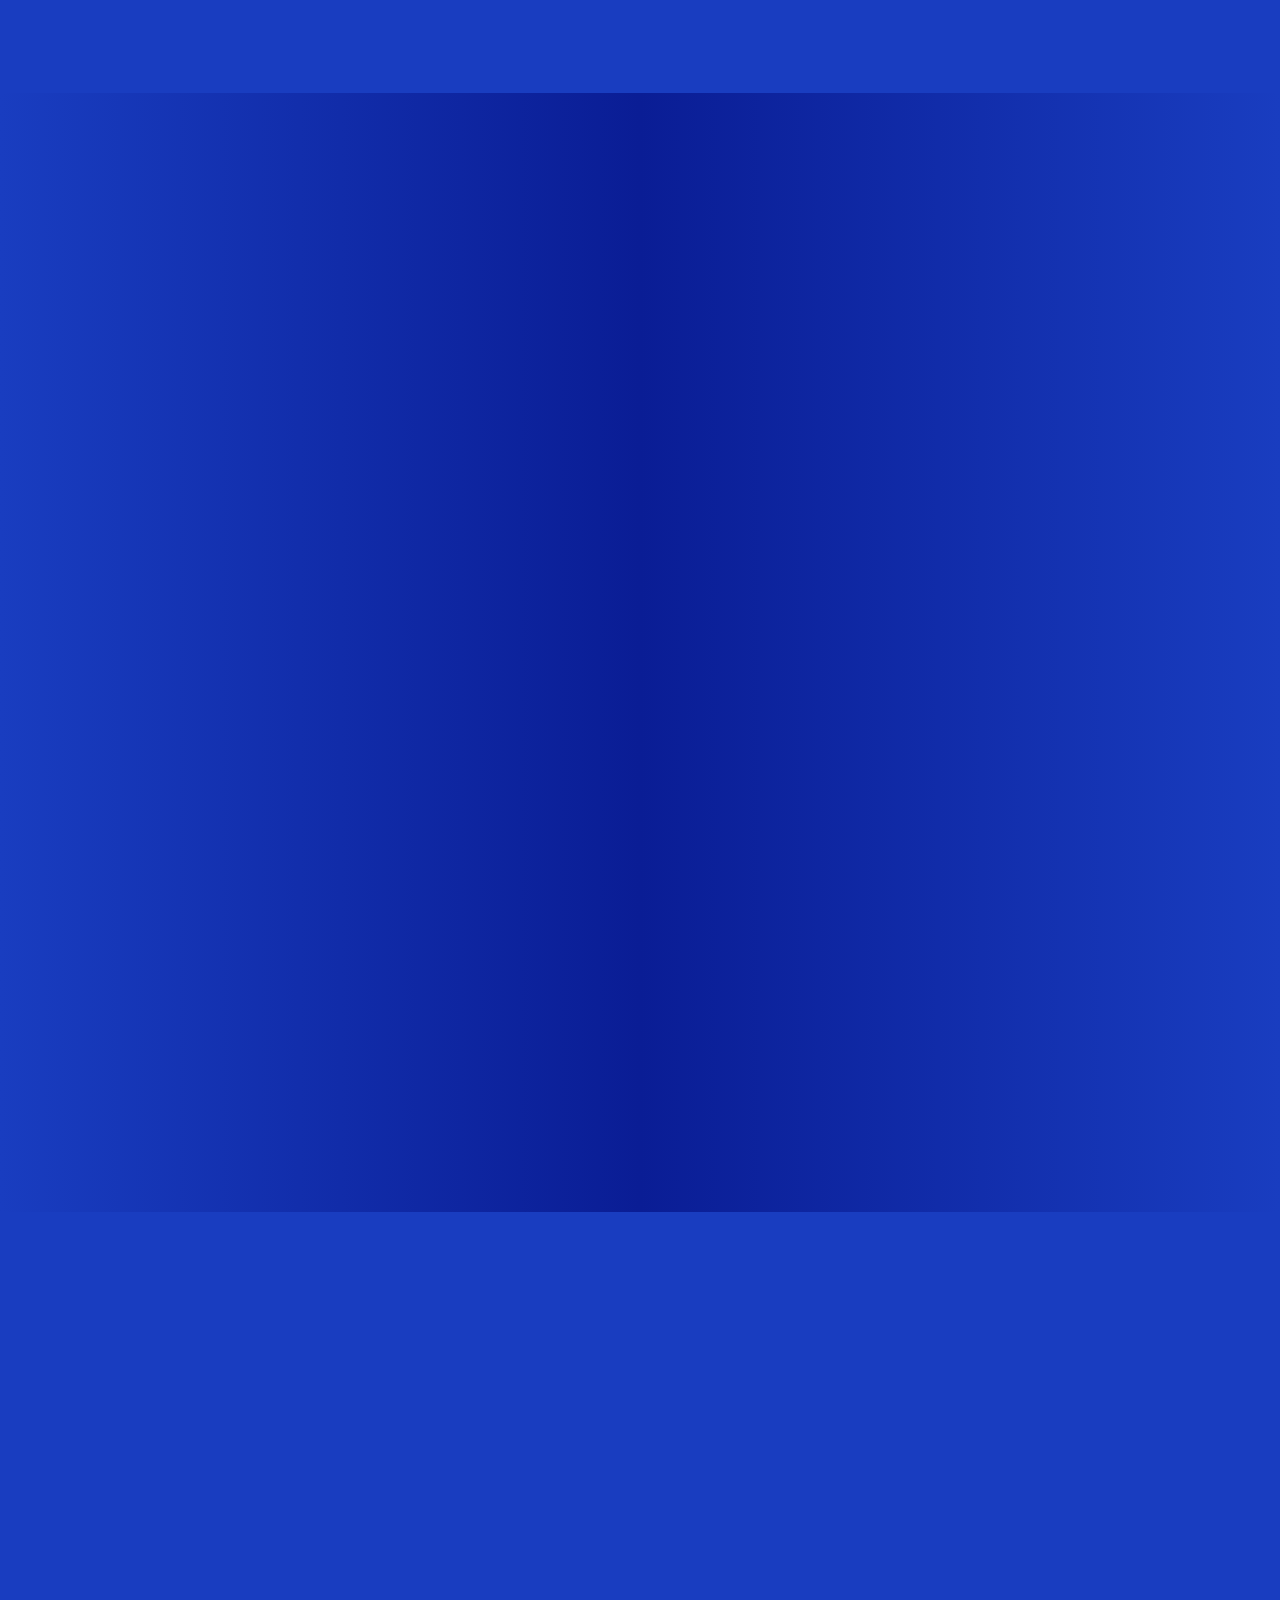
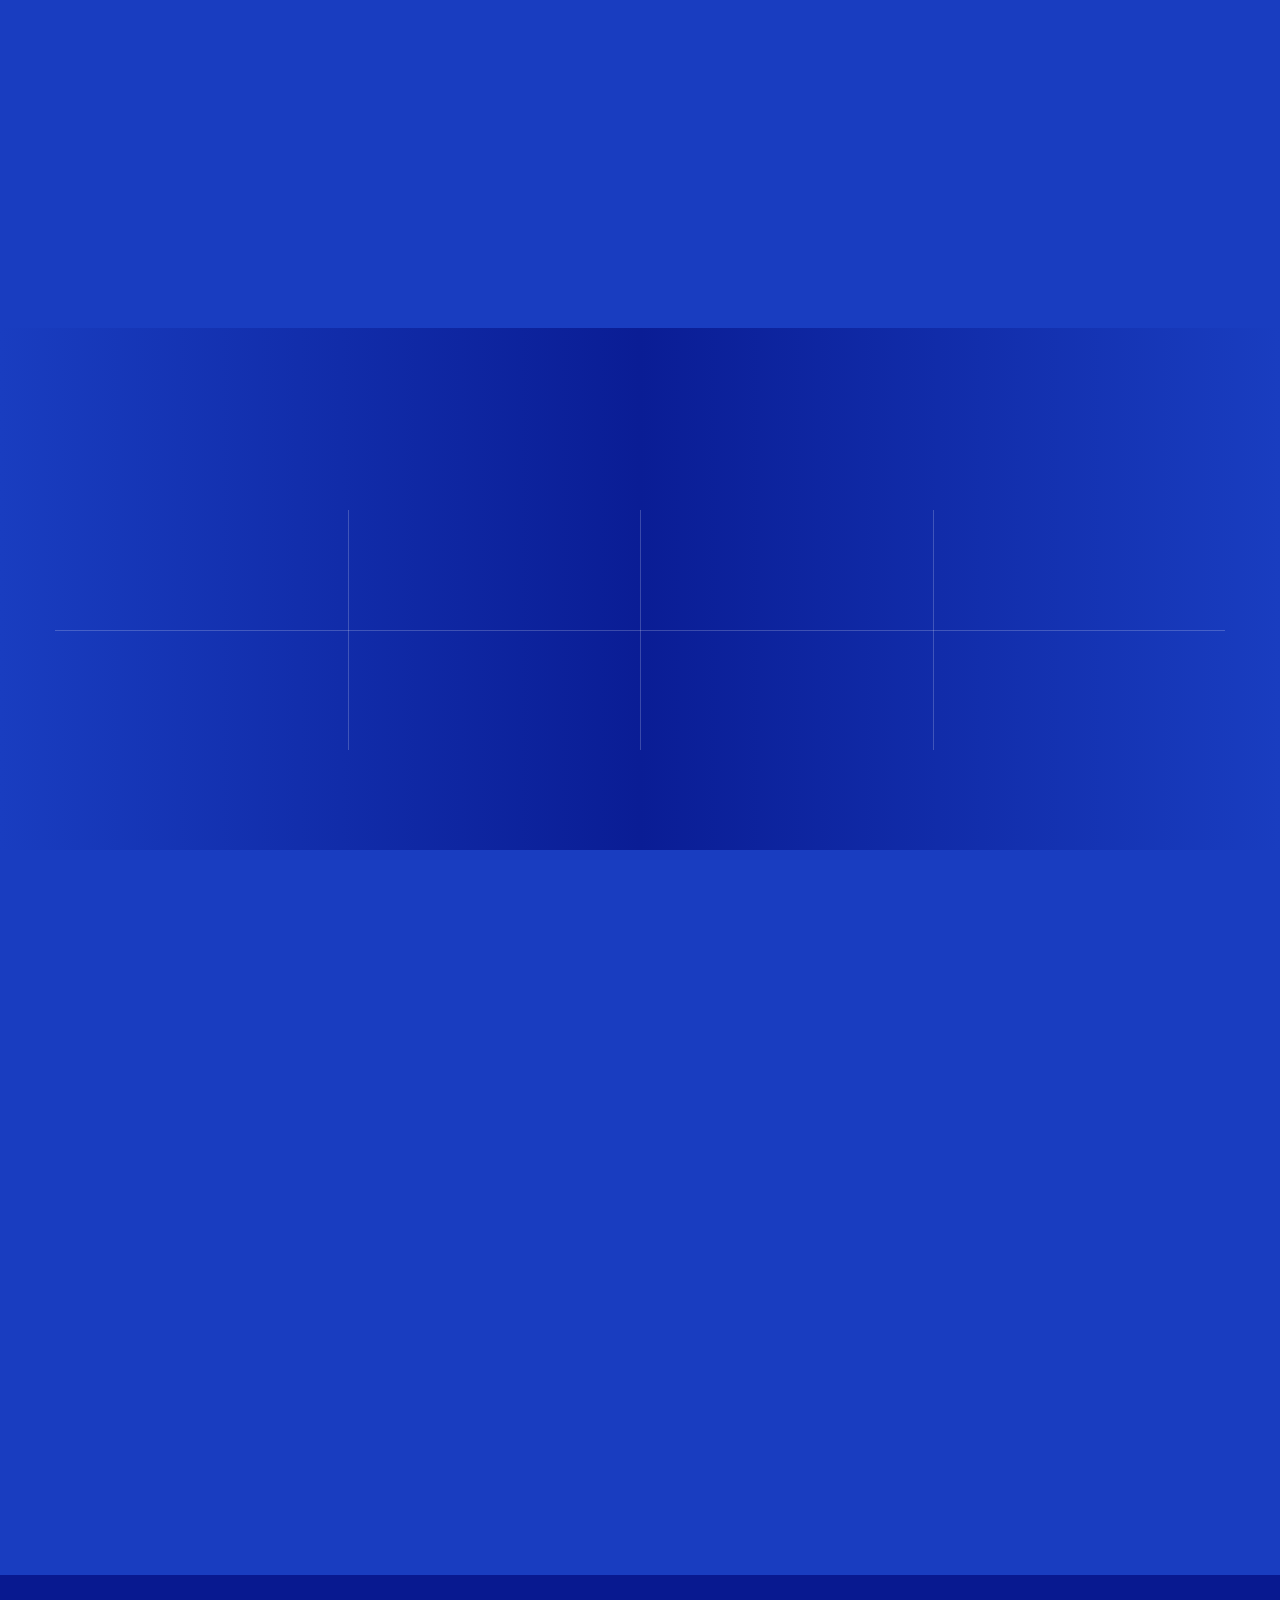
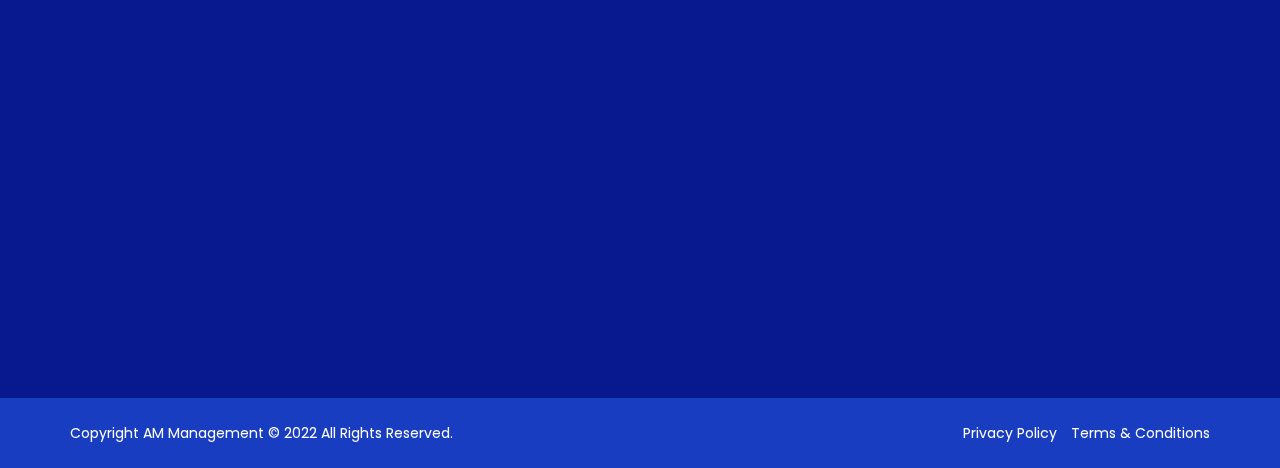
==== commit b95a1545: "updates" ====
--- a/index.html
+++ b/index.html
@@ -1268,7 +1268,7 @@
          		</div>
                 <div class="col-xl-6 col-lg-5 col-sm-8 res_md_mt_30 res_sm_mt_20">
                 	<div class="newsletter_form newslattter_small text-md-center">
-                        <h4 class="footer_title animation" data-animation="fadeInUp" data-animation-delay="0.2s">SUBSCRIBE OUR NEWSLETTER</h4>
+                        <h4 class="footer_title animation" data-animation="fadeInUp" data-animation-delay="0.2s">SUBSCRIBE TO OUR NEWSLETTER</h4>
                         <form class="subscribe_form animation" data-animation="fadeInUp" data-animation-delay="0.4s">
                             <input class="input-rounded" type="text" required placeholder="Enter Email Address"/>
                           <button type="submit" title="Subscribe" class="btn-info" name="submit" value="Submit"> Subscribe </button>
--- a/assets/css/style.css
+++ b/assets/css/style.css
@@ -6484,6 +6484,6 @@
 	}
 
 	#education {
-		width: 75%;
+		width: 70%;
 	}
   }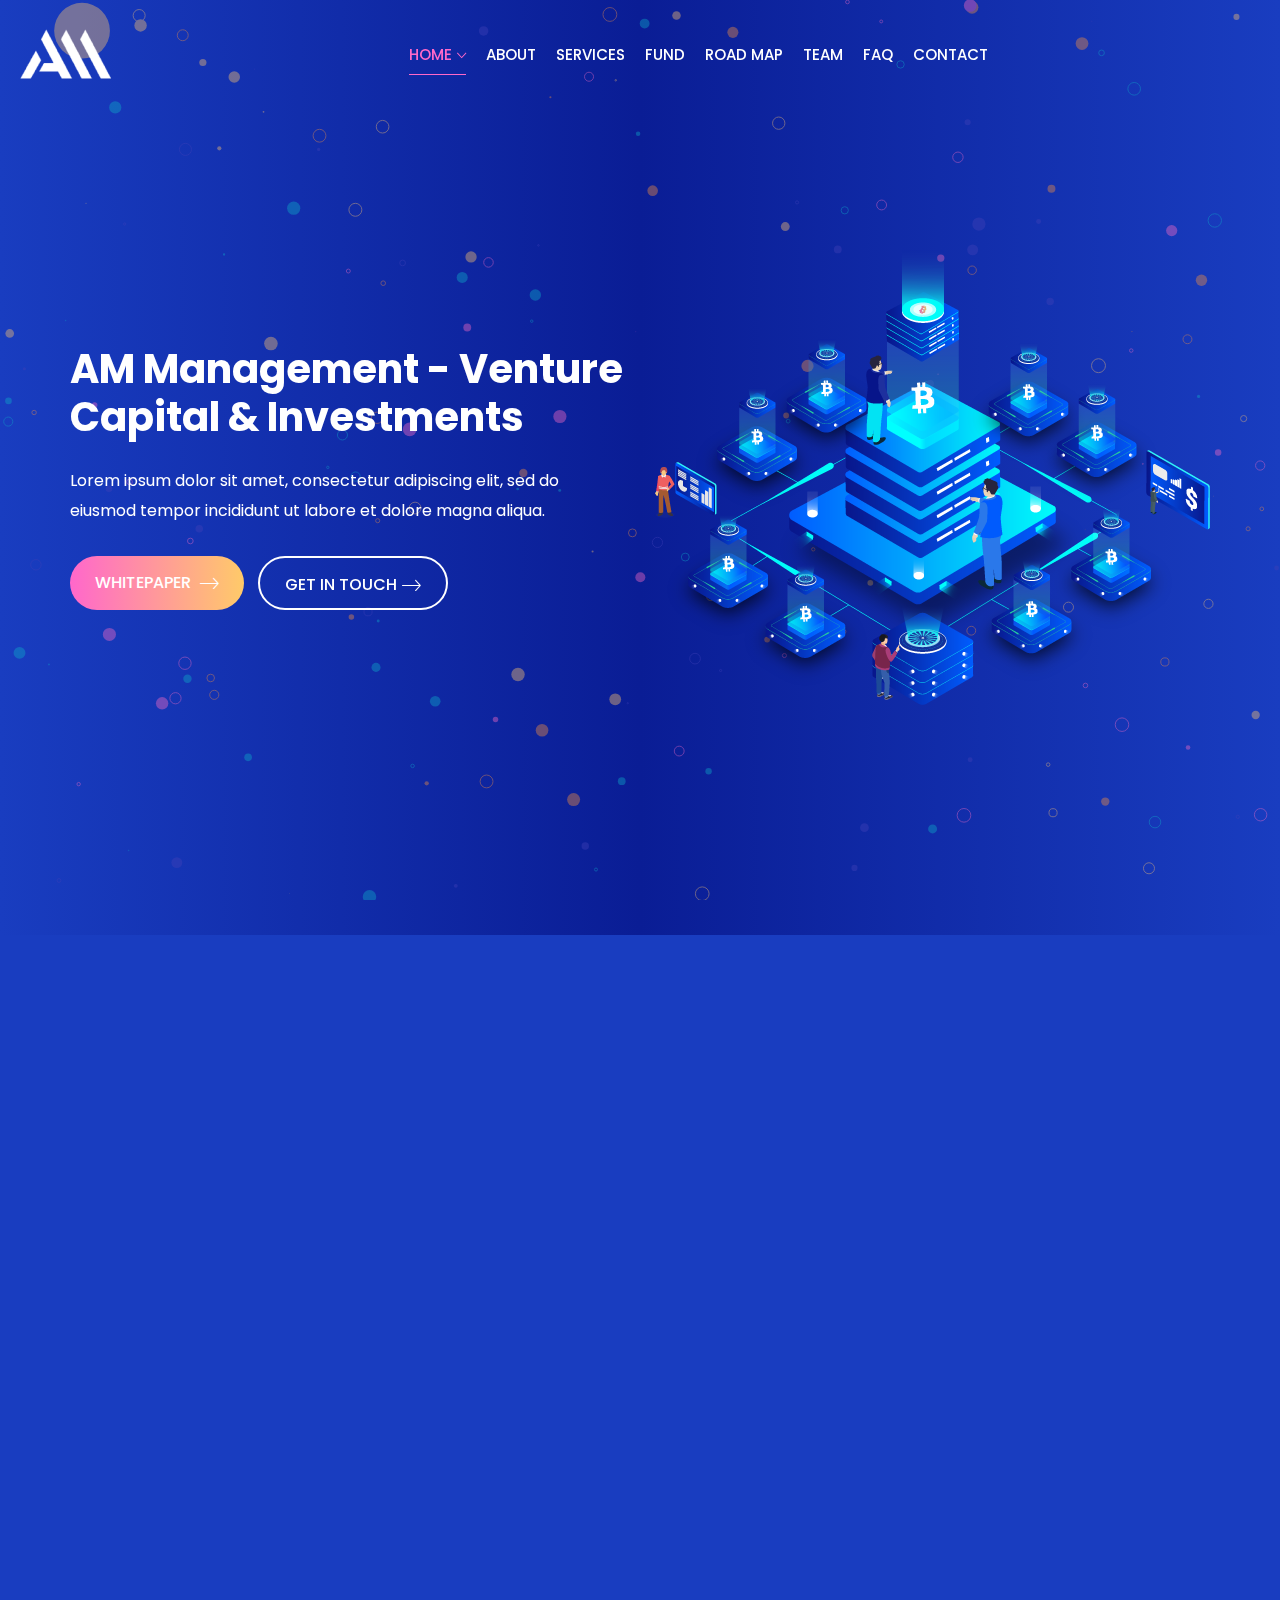
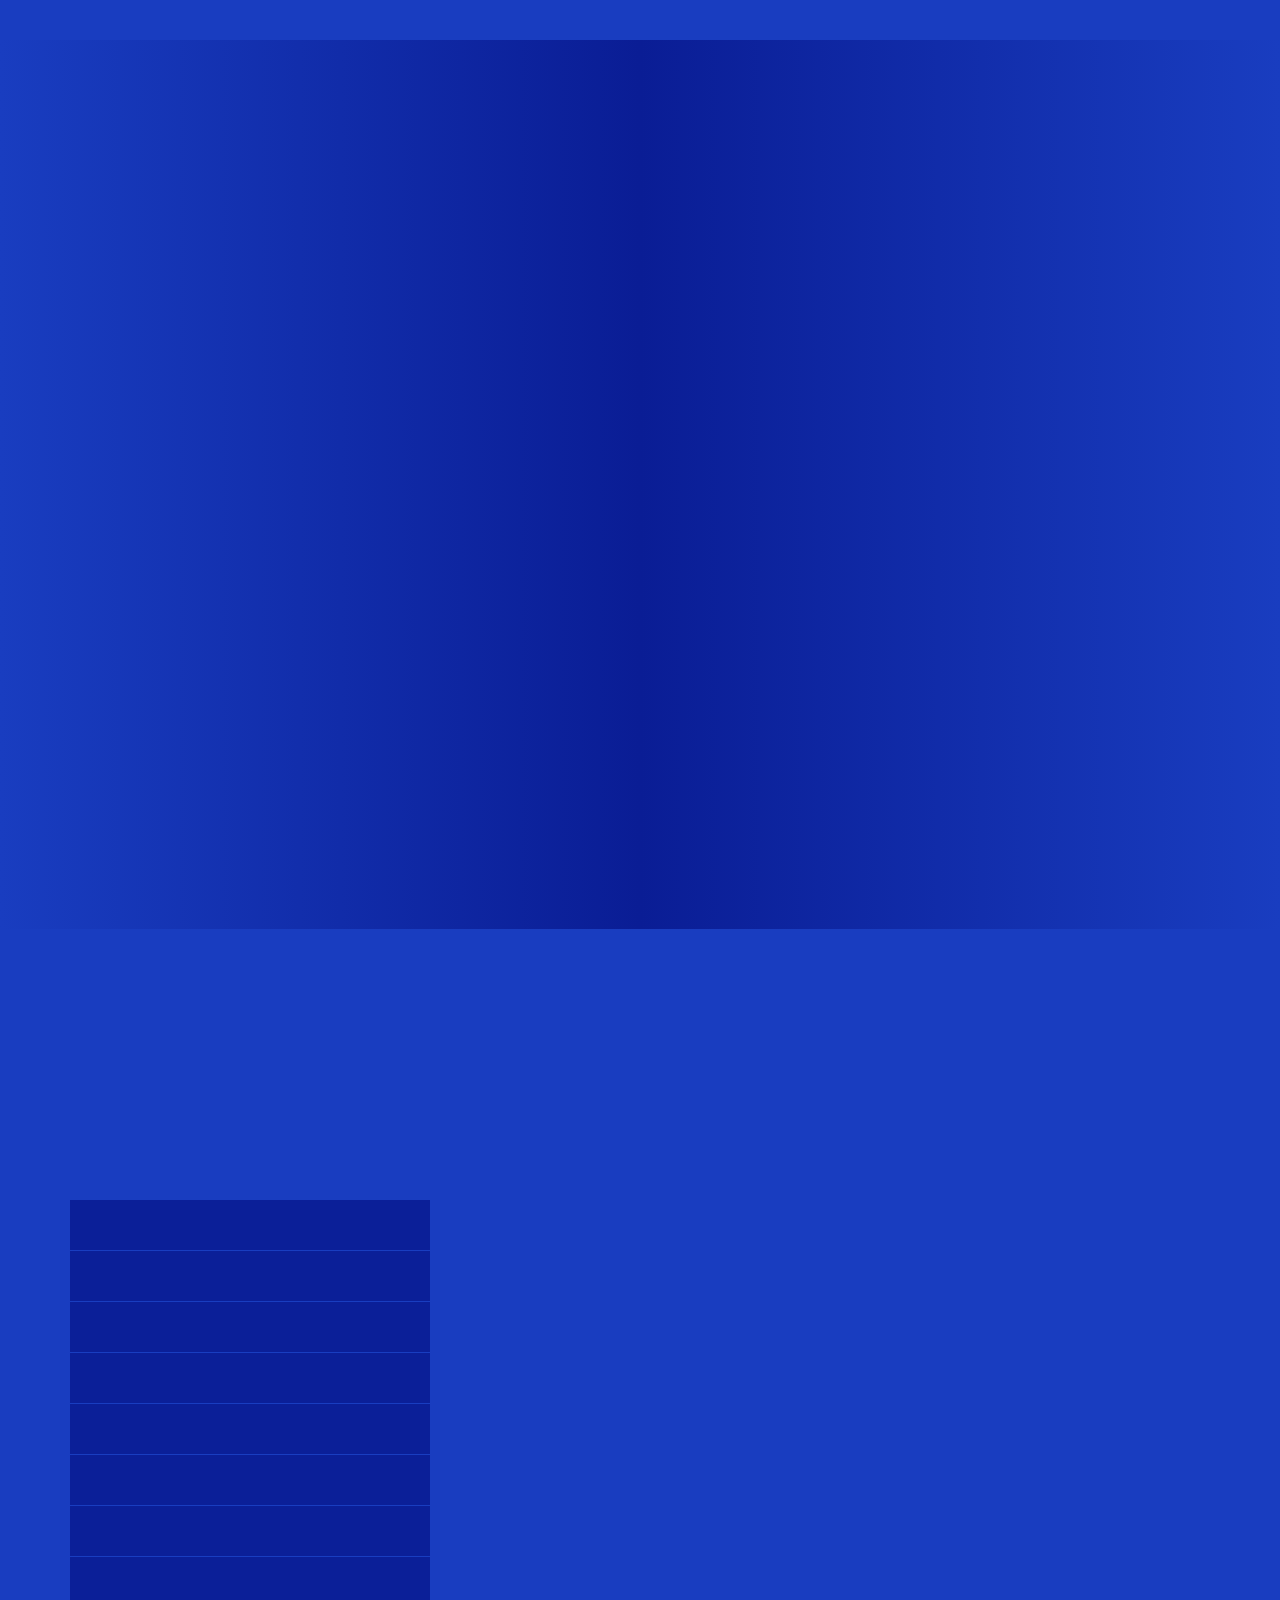
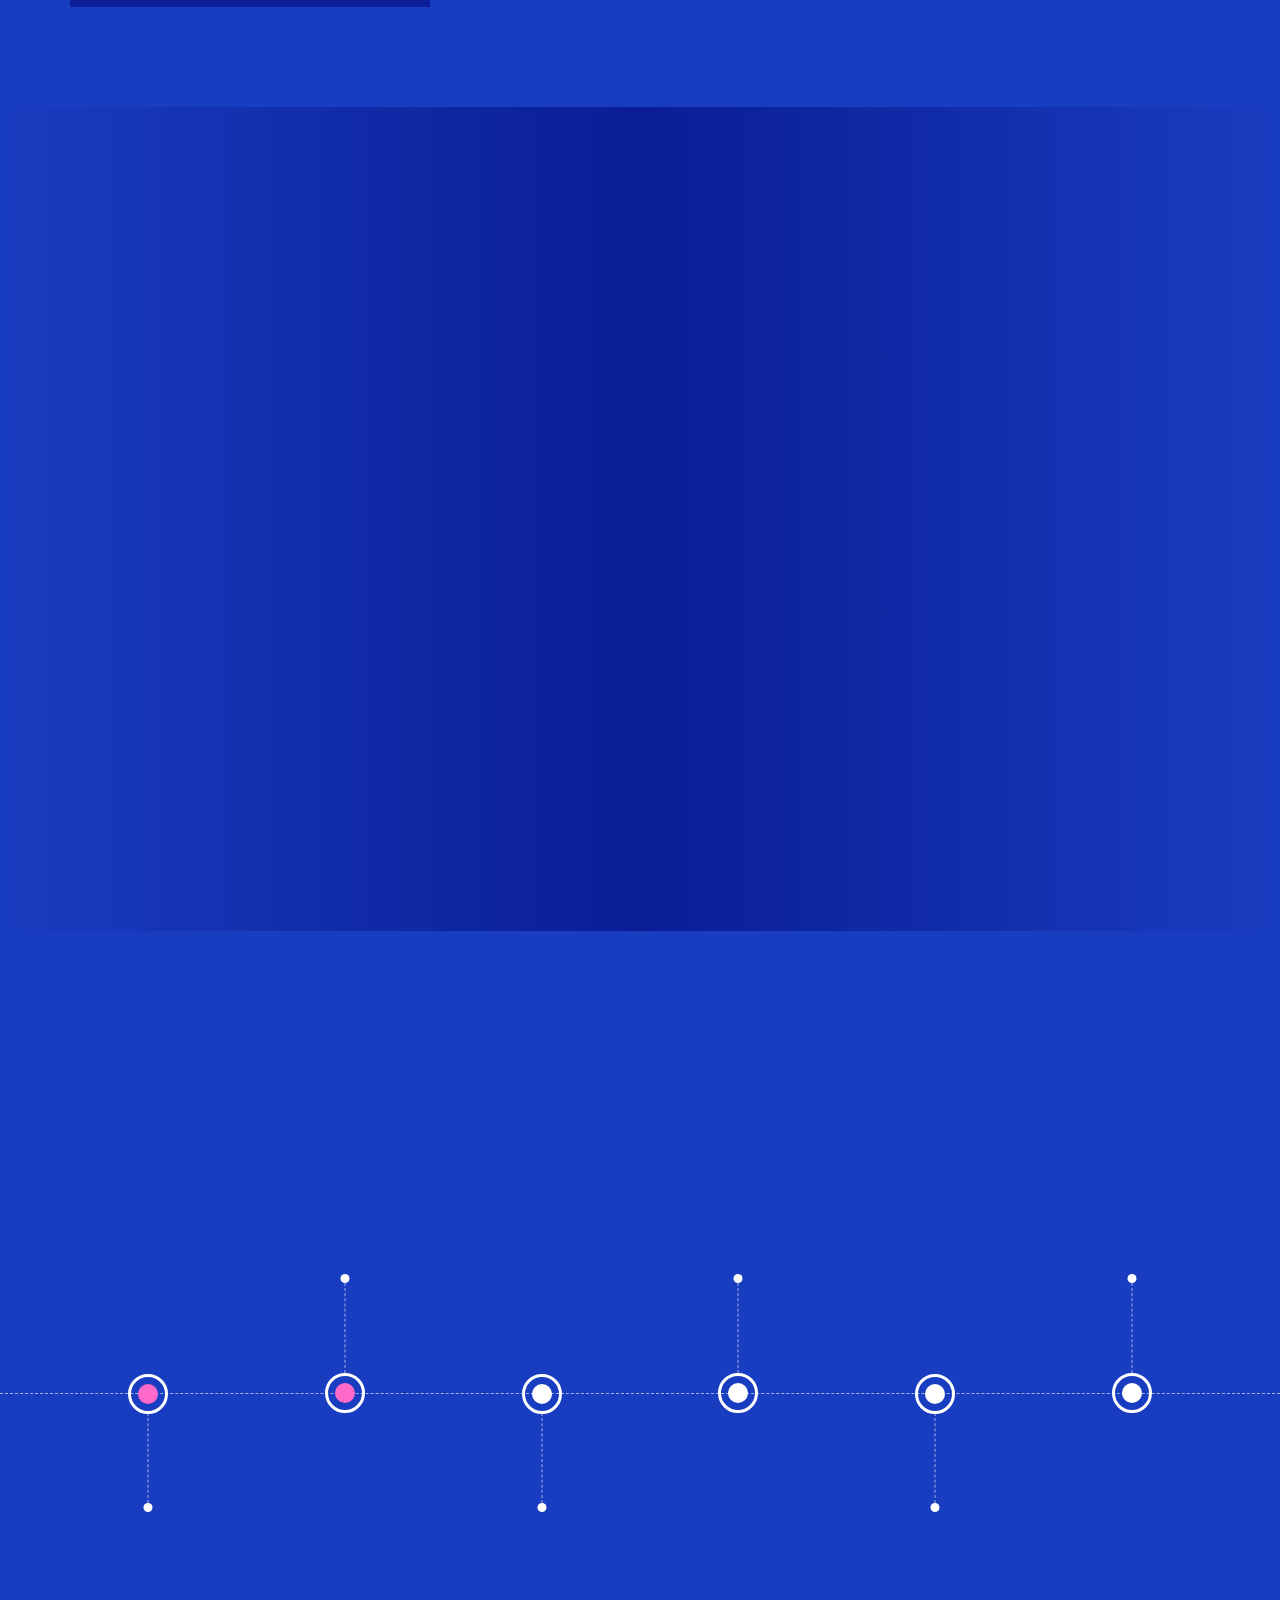
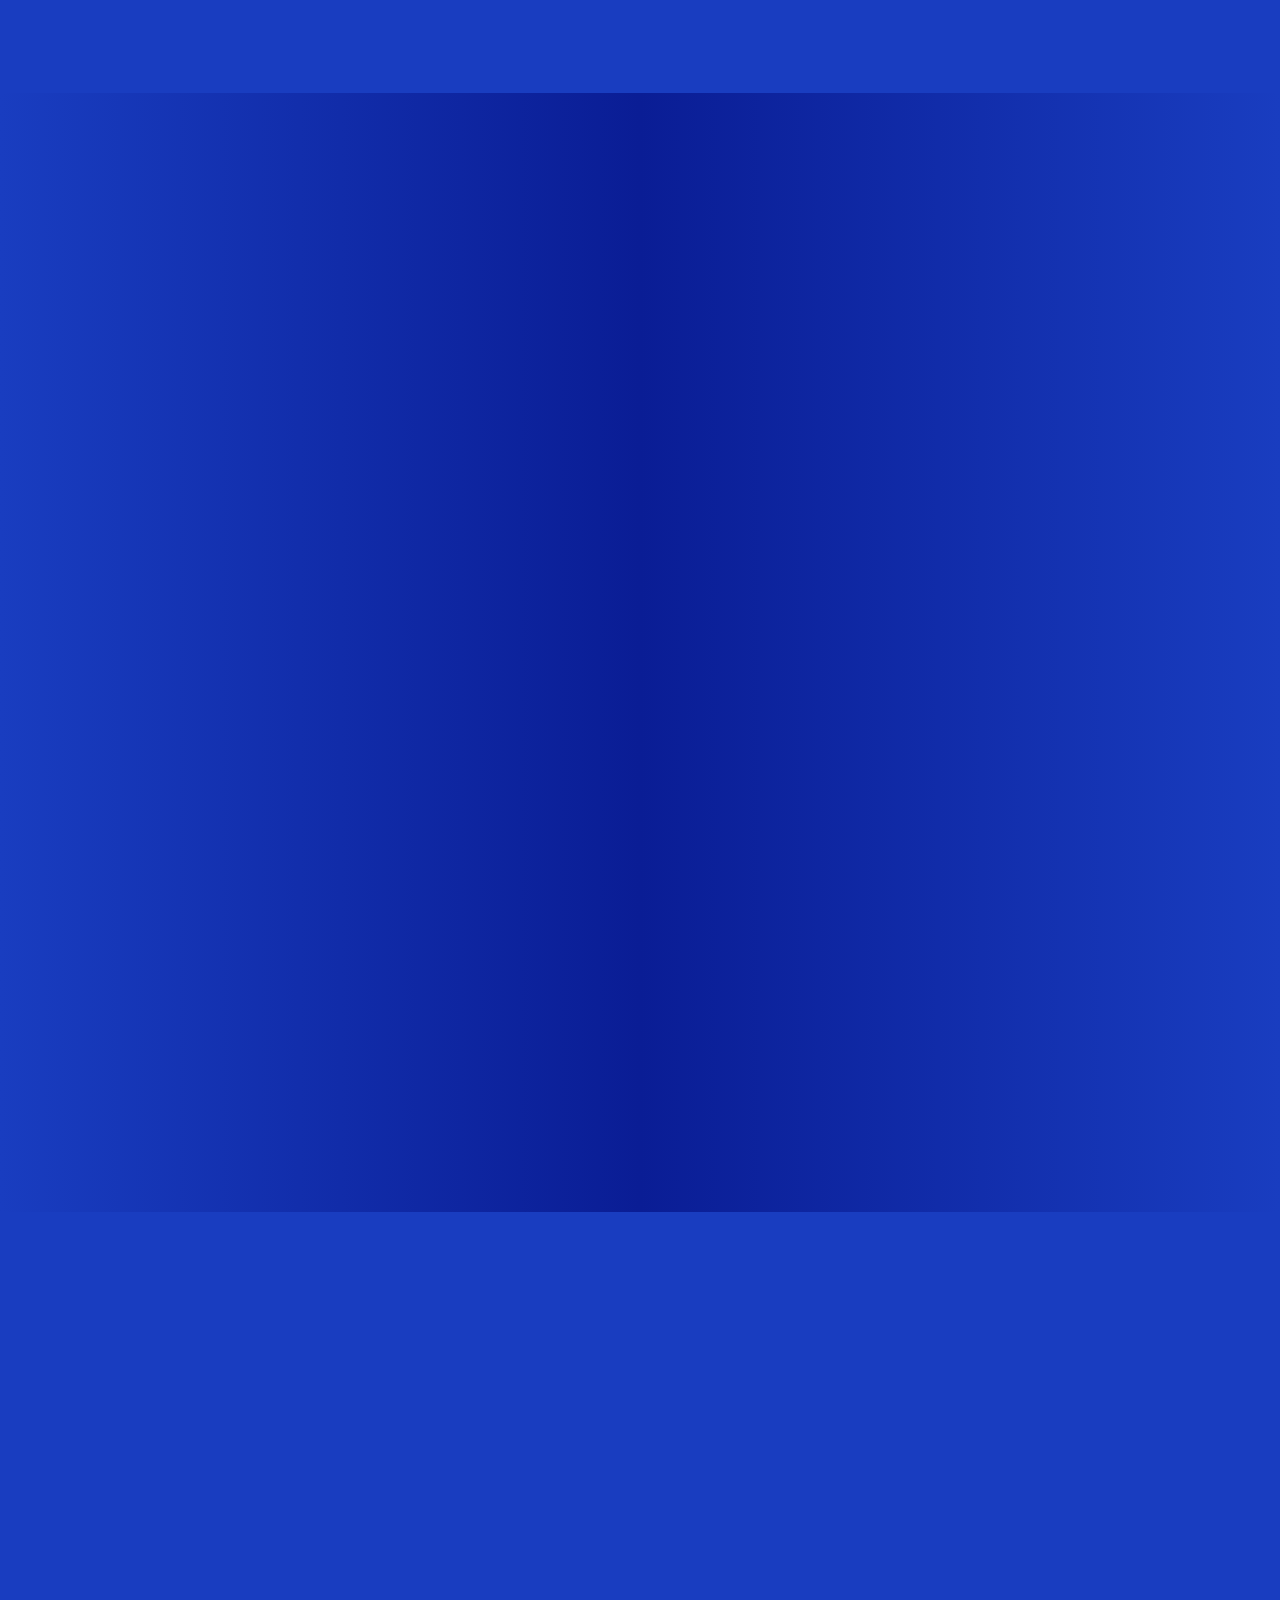
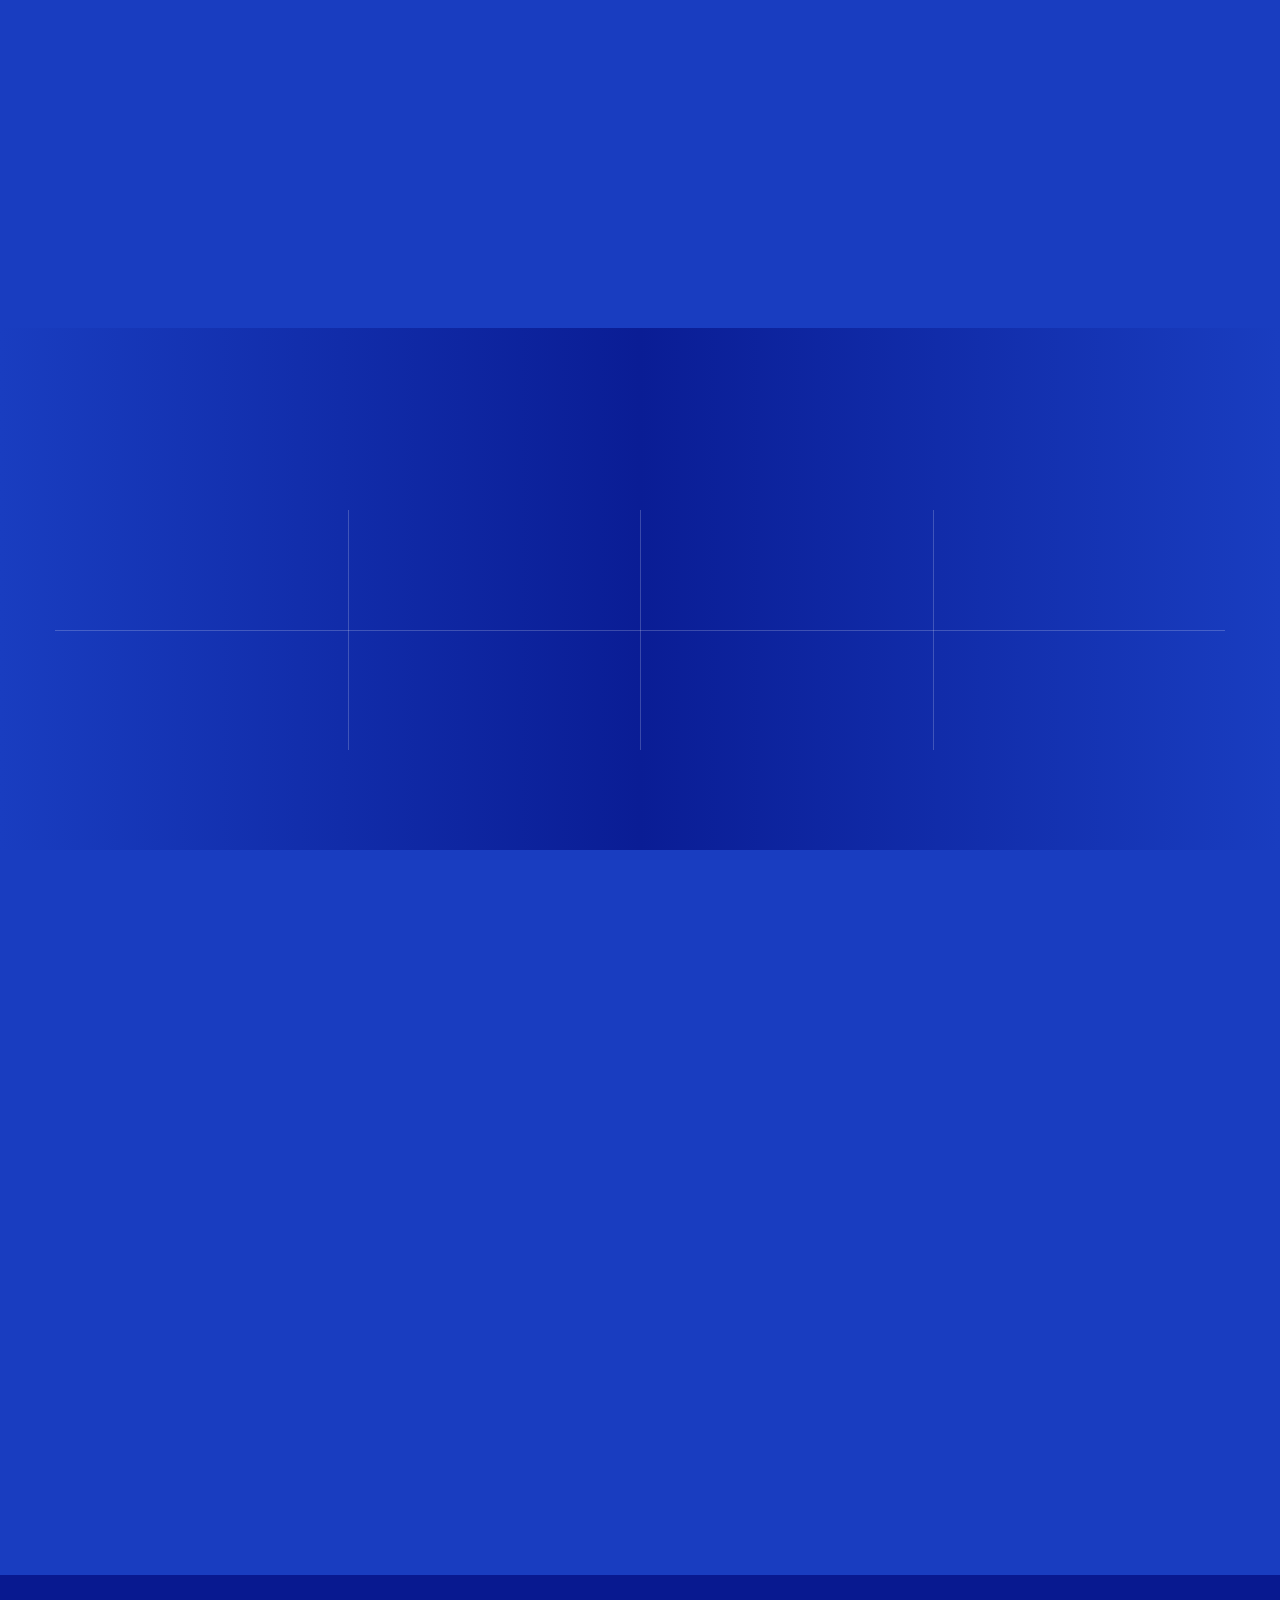
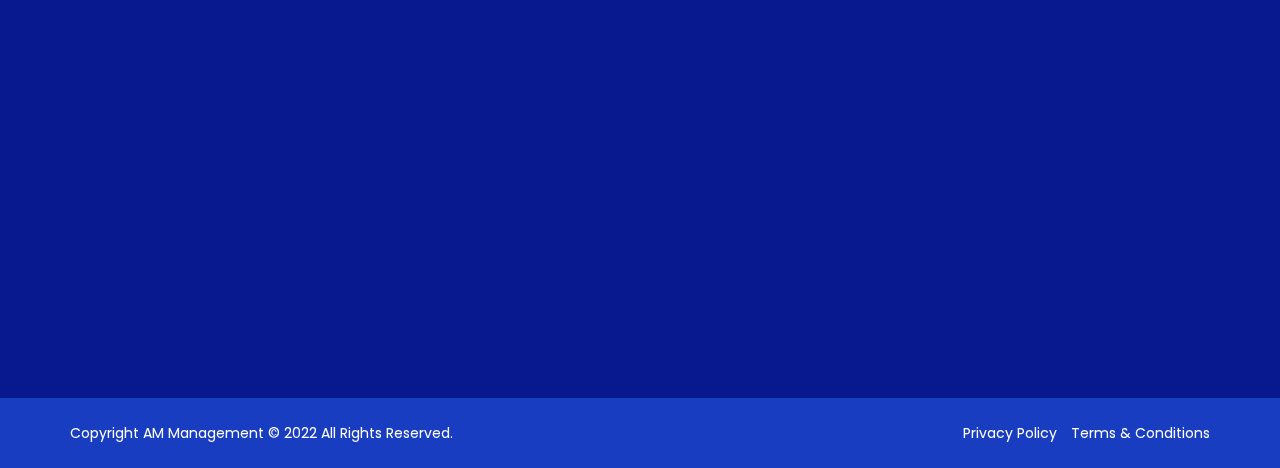
==== commit 7b52d979: "updated chart img" ====
--- a/index.html
+++ b/index.html
@@ -327,7 +327,7 @@
             	<div class="res_md_mt_30 res_sm_mt_20 text-center animation" data-animation="fadeInRight" data-animation-delay="0.6s"> 
                     <canvas id="token_dist2" width="650"></canvas>
                     <div class="chart_icon">
-                        <img src="assets/images/chart_icon.png"/>
+                        <img src="assets/images/Rectangle.png"/>
                     </div>
                 </div>
           </div>
